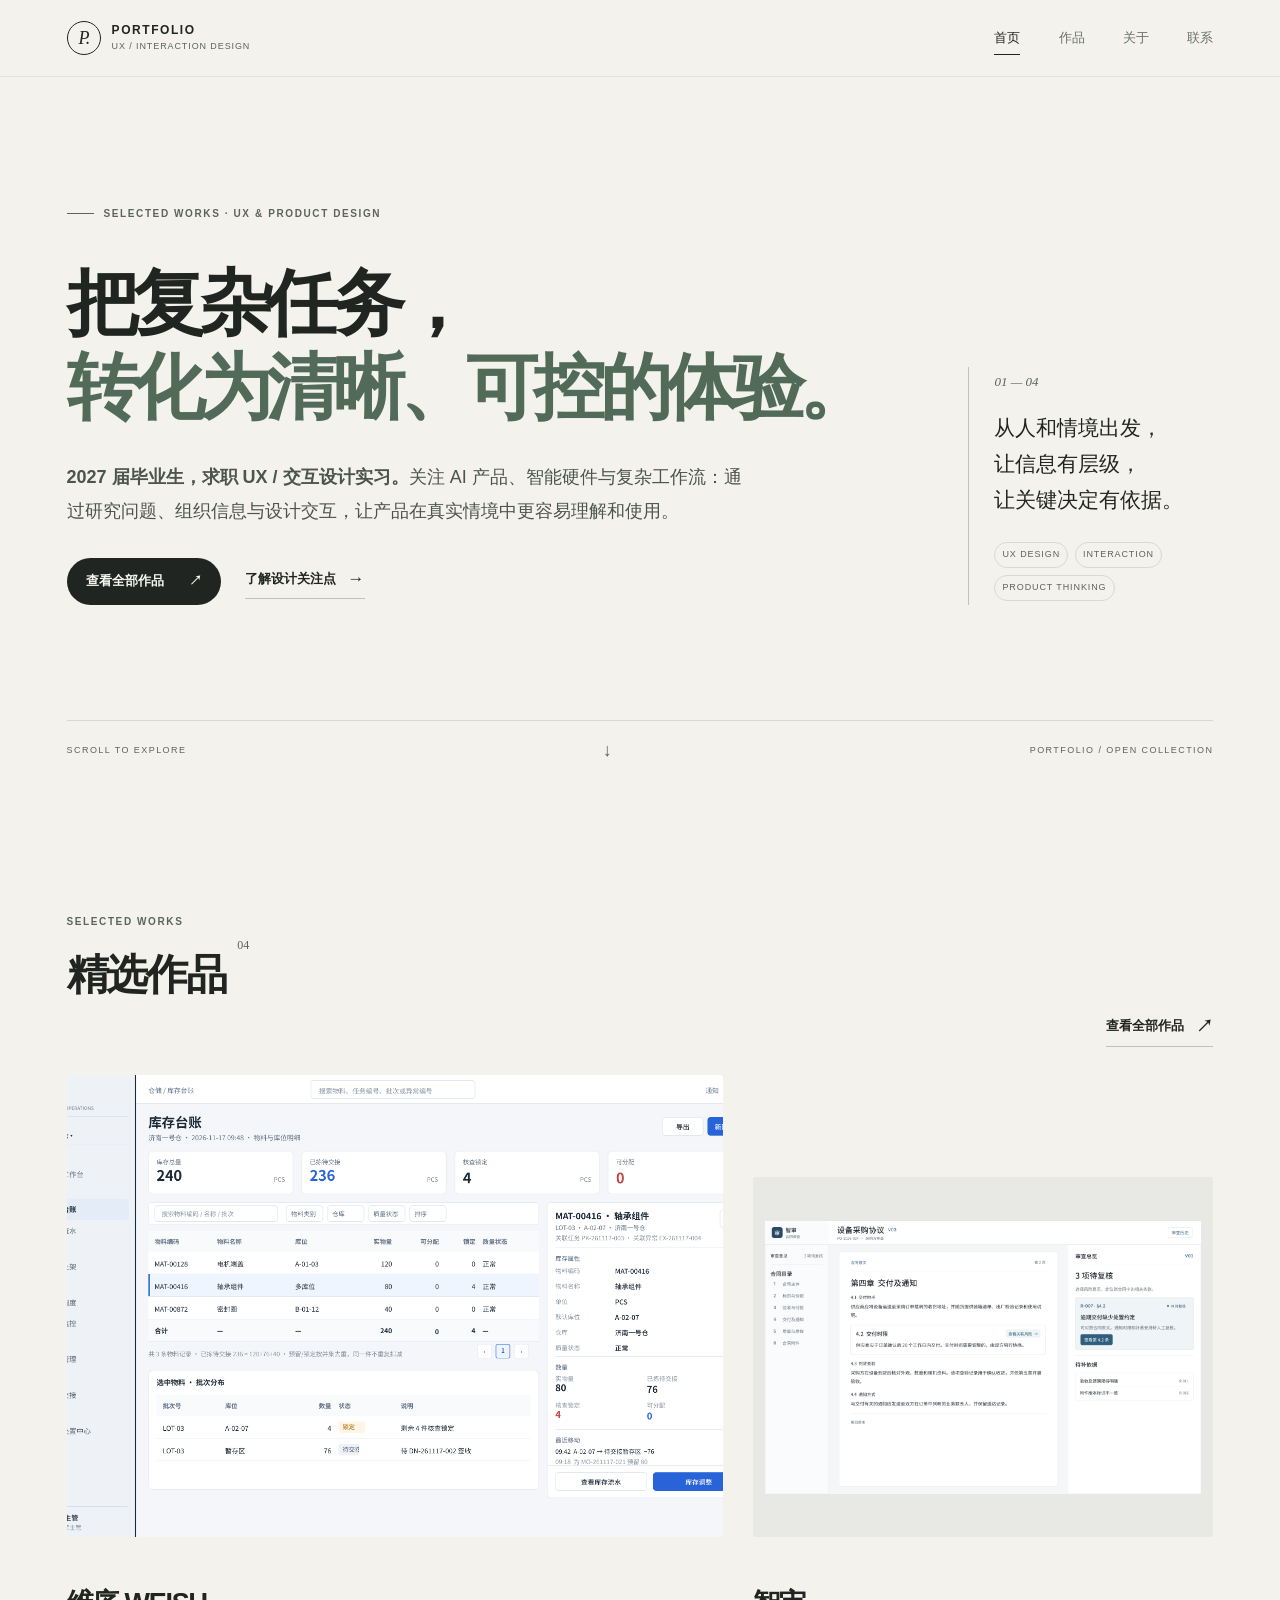
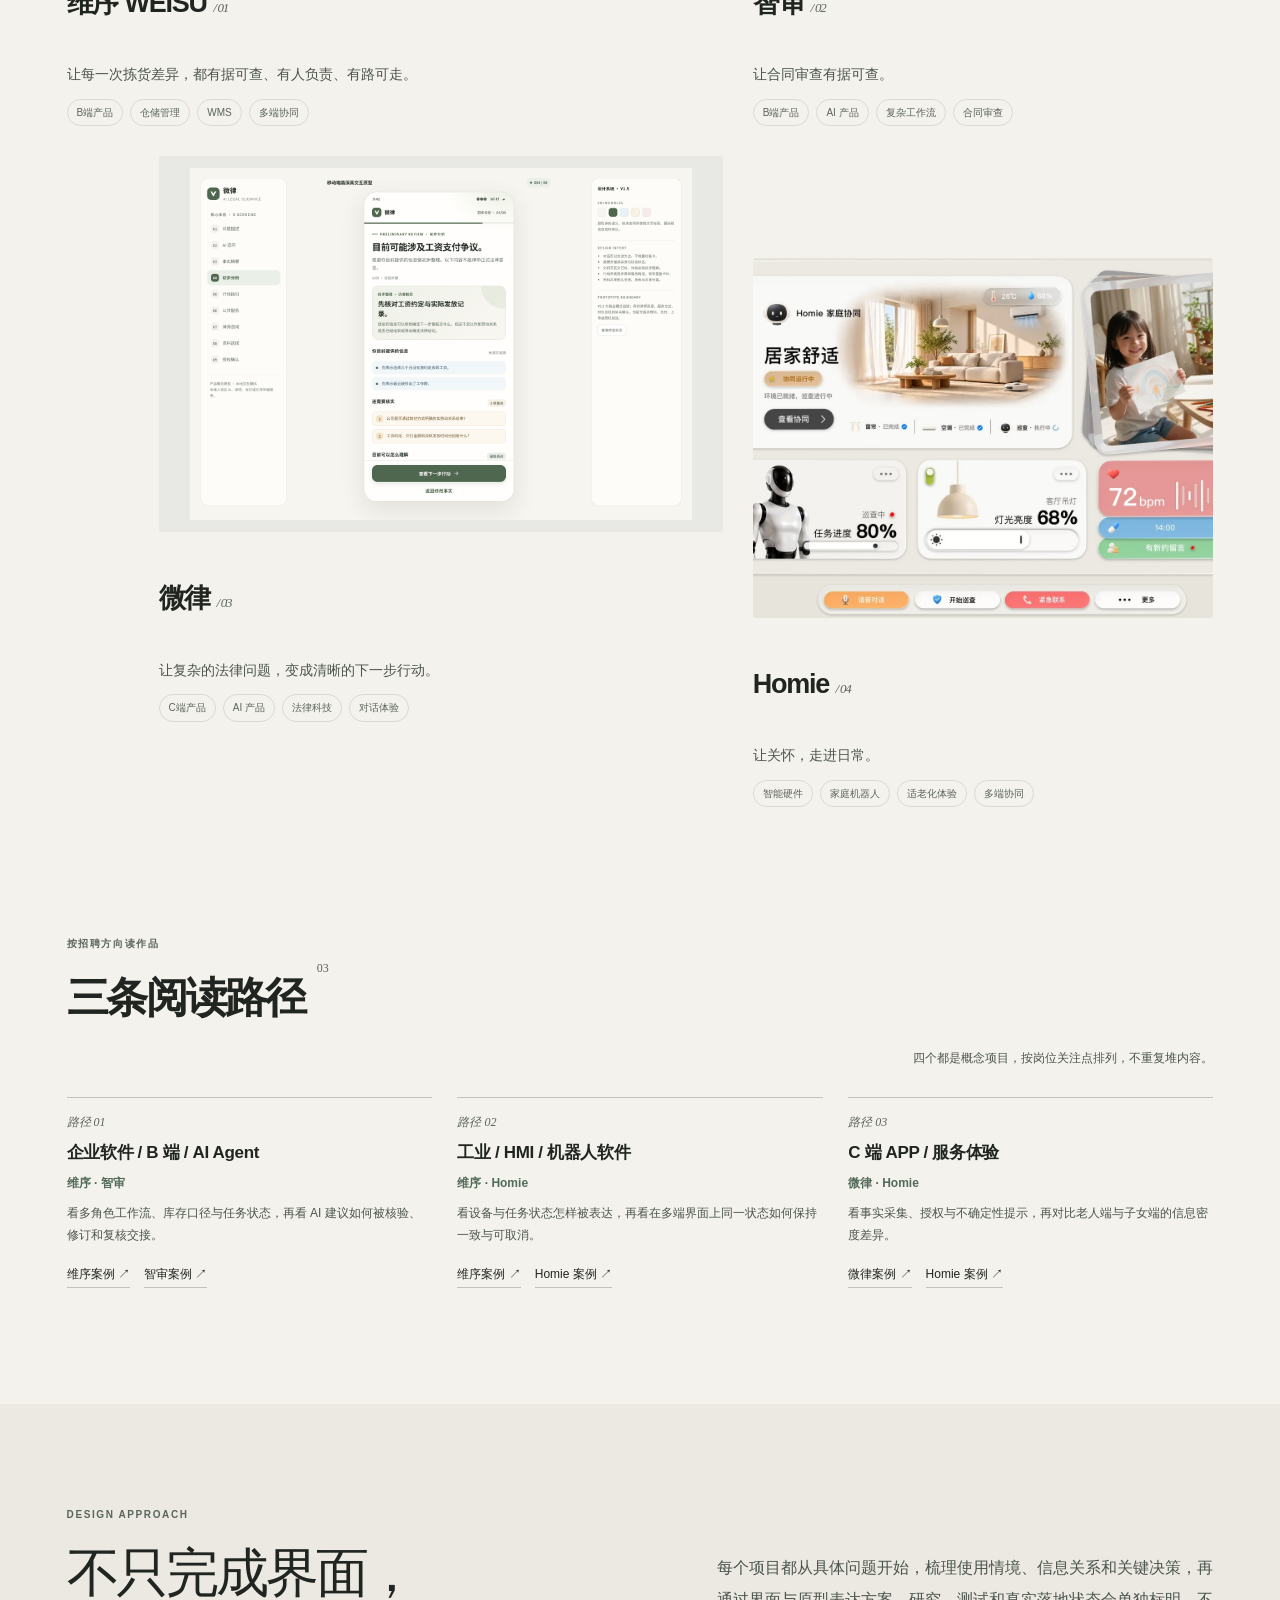
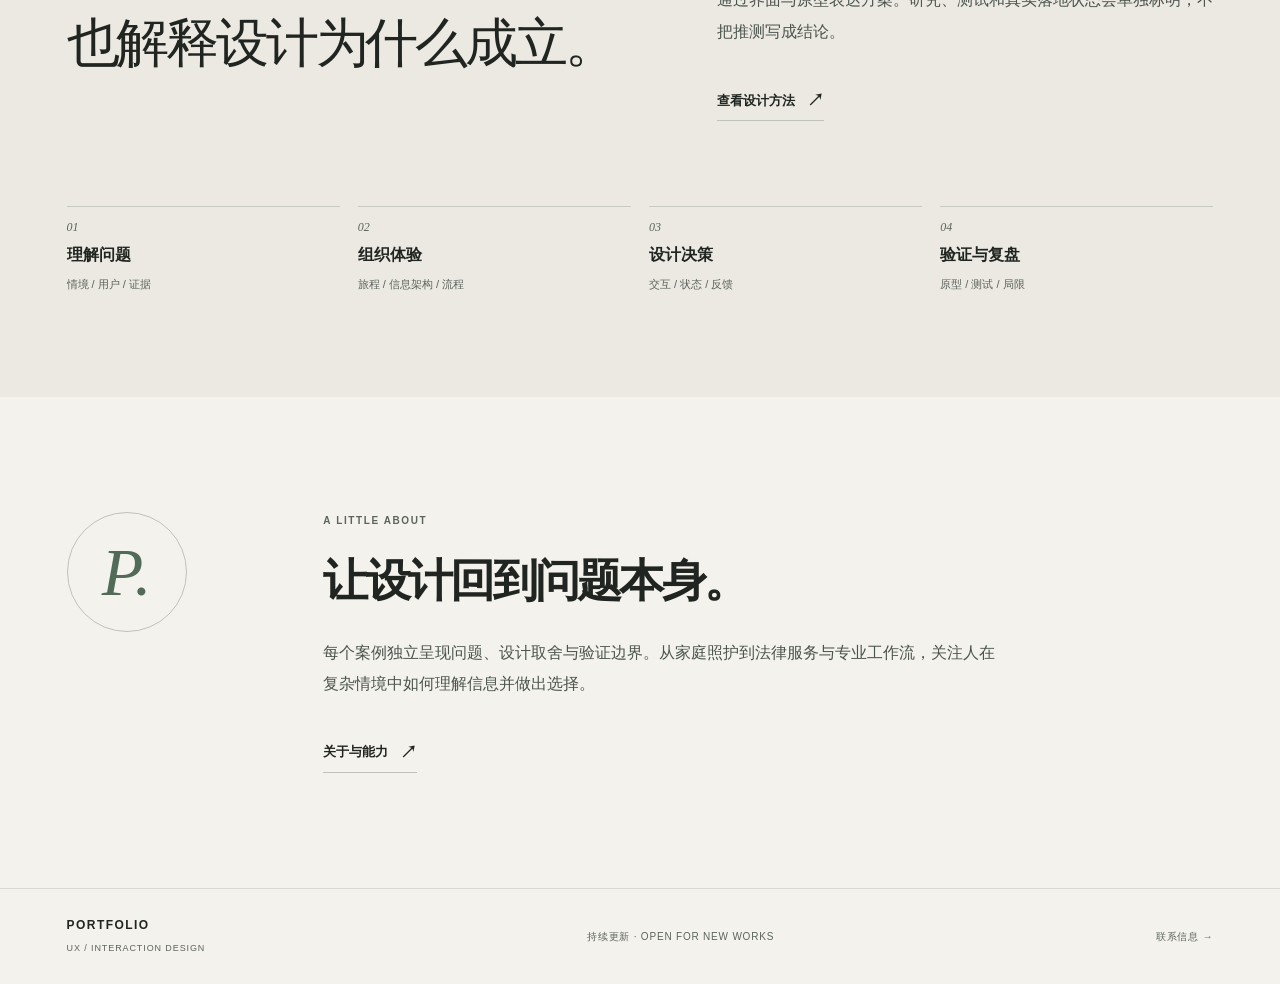
==== index.html @ 34527c7c "作品集网站：8 页完整站（首页 / 作品 / 关于 / 联系 + 四个案例）" ====
<!doctype html>
<html lang="zh-CN">
<head>
  <meta charset="utf-8"><meta name="viewport" content="width=device-width, initial-scale=1">
  <meta name="description" content="UX / Interaction Design 个人作品集，关注 AI 产品、智能硬件与复杂工作流。">
  <title>作品集 — UX / Interaction Design</title><link rel="stylesheet" href="style.css"><link rel="icon" href="favicon.png" type="image/png">
</head>
<body data-page="home">
<a class="skip-link" href="#main">跳到主要内容</a>
<header class="site-header"><div class="header-inner">
  <a class="wordmark" href="index.html" aria-label="作品集首页"><span class="wordmark-mark">P.</span><span>PORTFOLIO<span class="wordmark-sub">UX / INTERACTION DESIGN</span></span></a>
  <button class="menu-toggle" type="button" aria-label="打开导航菜单" aria-expanded="false" aria-controls="main-nav">菜单</button>
  <nav id="main-nav" class="main-nav" aria-label="主导航"><a class="active" aria-current="page" href="index.html">首页</a><a href="work.html">作品</a><a href="about.html">关于</a><a href="contact.html">联系</a></nav>
</div></header>
<main id="main">
  <section class="home-hero shell">
    <div class="hero-kicker"><span class="kicker-line"></span> SELECTED WORKS · UX & PRODUCT DESIGN</div>
    <div class="hero-grid">
      <div><h1>把复杂任务，<br><em>转化为清晰、可控的体验。</em></h1><p class="hero-lead"><strong>2027 届毕业生，求职 UX / 交互设计实习。</strong>关注 AI 产品、智能硬件与复杂工作流：通过研究问题、组织信息与设计交互，让产品在真实情境中更容易理解和使用。</p><div class="hero-actions"><a class="button button-dark" href="work.html">查看全部作品 <span>↗</span></a><a class="text-link" href="about.html">了解设计关注点 <span>→</span></a></div></div>
      <aside class="hero-aside"><span class="aside-index" id="featured-range">01 — 04</span><p>从人和情境出发，<br>让信息有层级，<br>让关键决定有依据。</p><div class="aside-tags"><span>UX DESIGN</span><span>INTERACTION</span><span>PRODUCT THINKING</span></div></aside>
    </div>
    <div class="hero-bottom"><span>SCROLL TO EXPLORE</span><span class="scroll-mark">↓</span><span>PORTFOLIO / OPEN COLLECTION</span></div>
  </section>
  <section class="works-section shell" id="works">
    <div class="section-heading"><div><span class="eyebrow">SELECTED WORKS</span><h2>精选作品<span class="count" id="home-project-count">04</span></h2></div><a class="text-link" href="work.html">查看全部作品 <span>↗</span></a></div>
    <div class="project-grid project-grid-home" id="featured-projects" aria-live="polite"><!-- FEATURED_PROJECTS_START --><article class="project-card" data-category="B端产品" data-search="维序 weisu manufacturing wms · pc + pda 让每一次拣货差异，都有据可查、有人负责、有路可走。 面向制造业仓储的管理与作业协同平台概念设计，覆盖 pc 管理端 9 屏、pda 现场端 7 屏与 4 张关键状态帧，围绕库存口径一致性、任务状态分离与短拣异常闭环展开。 b端产品 b端产品 仓储管理 wms 多端协同 异常闭环 信息架构"><a class="project-card-link" href="case-weisu.html"><div class="project-image"><img src="assets/weisu/pc-02-inventory-ledger.png" alt="维序 WMS 库存台账界面，展示账面实物、符合分配条件、待检与可分配四项指标" loading="lazy"></div><div class="project-info"><h3>维序 WEISU <span class="project-number">/ 01</span></h3><span class="project-subtitle">让每一次拣货差异，都有据可查、有人负责、有路可走。</span><div class="project-tags"><span>B端产品</span><span>仓储管理</span><span>WMS</span><span>多端协同</span></div></div></a></article><article class="project-card" data-category="B端产品" data-search="智审 ai contract review workspace 让合同审查有据可查。 围绕设备采购协议第 4.2 条，展示 ai 风险定位、证据核验、人工修订、版本对照与团队复核如何形成可追溯的工作流。 b端产品 b端产品 ai 产品 复杂工作流 合同审查 证据追溯"><a class="project-card-link" href="case-zhishen.html"><div class="project-image"><img src="assets/zhishen/overview.png" alt="智审设备采购协议审查工作台，合同正文与风险总览并列" loading="lazy"></div><div class="project-info"><h3>智审 <span class="project-number">/ 02</span></h3><span class="project-subtitle">让合同审查有据可查。</span><div class="project-tags"><span>B端产品</span><span>AI 产品</span><span>复杂工作流</span><span>合同审查</span></div></div></a></article><article class="project-card" data-category="C端产品" data-search="微律 consumer legal ai 让复杂的法律问题，变成清晰的下一步行动。 面向中国大陆普通用户的 ai 法律问题初筛与行动指导概念，重点处理事实确认、信息不确定性、服务分流和资料授权。 c端产品 c端产品 ai 产品 法律科技 对话体验 隐私与信任"><a class="project-card-link" href="case-weilu.html"><div class="project-image"><img src="assets/weilu/desktop-s04.png" alt="微律初步分析页的单页设计板：左侧九步流程导航，中间移动端界面，右侧设计系统与原型边界说明" loading="lazy"></div><div class="project-info"><h3>微律 <span class="project-number">/ 03</span></h3><span class="project-subtitle">让复杂的法律问题，变成清晰的下一步行动。</span><div class="project-tags"><span>C端产品</span><span>AI 产品</span><span>法律科技</span><span>对话体验</span></div></div></a></article><article class="project-card" data-category="智能硬件" data-search="homie home companion robot 让关怀，走进日常。 从联系家人、日常提醒到家居控制，探索家庭照护机器人如何让老人看懂系统状态、确认关键操作，并在需要时自主退出。 智能硬件 智能硬件 家庭机器人 适老化体验 多端协同 交互设计"><a class="project-card-link" href="case-homie.html"><div class="project-image"><img src="assets/homie/homie-31.webp" alt="Homie 老人端家庭协同首页界面，含任务进度、灯光控制与健康提醒" loading="lazy"></div><div class="project-info"><h3>Homie <span class="project-number">/ 04</span></h3><span class="project-subtitle">让关怀，走进日常。</span><div class="project-tags"><span>智能硬件</span><span>家庭机器人</span><span>适老化体验</span><span>多端协同</span></div></div></a></article><!-- FEATURED_PROJECTS_END --></div>
  </section>
  <section class="hiring-section shell" id="hiring-paths">
    <div class="section-heading"><div><span class="eyebrow">按招聘方向读作品</span><h2>三条阅读路径<span class="count">03</span></h2></div><p class="hiring-note">四个都是概念项目，按岗位关注点排列，不重复堆内容。</p></div>
    <div class="hiring-grid">
      <div class="hiring-card"><span class="hiring-index">路径 01</span><h3>企业软件 / B 端 / AI Agent</h3><p class="hiring-pair">维序 · 智审</p><p class="hiring-desc">看多角色工作流、库存口径与任务状态，再看 AI 建议如何被核验、修订和复核交接。</p><div class="hiring-links"><a href="case-weisu.html">维序案例 ↗</a><a href="case-zhishen.html">智审案例 ↗</a></div></div>
      <div class="hiring-card"><span class="hiring-index">路径 02</span><h3>工业 / HMI / 机器人软件</h3><p class="hiring-pair">维序 · Homie</p><p class="hiring-desc">看设备与任务状态怎样被表达，再看在多端界面上同一状态如何保持一致与可取消。</p><div class="hiring-links"><a href="case-weisu.html">维序案例 ↗</a><a href="case-homie.html">Homie 案例 ↗</a></div></div>
      <div class="hiring-card"><span class="hiring-index">路径 03</span><h3>C 端 APP / 服务体验</h3><p class="hiring-pair">微律 · Homie</p><p class="hiring-desc">看事实采集、授权与不确定性提示，再对比老人端与子女端的信息密度差异。</p><div class="hiring-links"><a href="case-weilu.html">微律案例 ↗</a><a href="case-homie.html">Homie 案例 ↗</a></div></div>
    </div>
  </section>
  <section class="approach-section">
    <div class="shell approach-grid"><div><span class="eyebrow">DESIGN APPROACH</span><h2>不只完成界面，<br>也解释设计为什么成立。</h2></div><div class="approach-copy"><p>每个项目都从具体问题开始，梳理使用情境、信息关系和关键决策，再通过界面与原型表达方案。研究、测试和真实落地状态会单独标明，不把推测写成结论。</p><a class="text-link" href="about.html">查看设计方法 <span>↗</span></a></div></div>
    <div class="approach-steps shell"><div><span>01</span><strong>理解问题</strong><small>情境 / 用户 / 证据</small></div><div><span>02</span><strong>组织体验</strong><small>旅程 / 信息架构 / 流程</small></div><div><span>03</span><strong>设计决策</strong><small>交互 / 状态 / 反馈</small></div><div><span>04</span><strong>验证与复盘</strong><small>原型 / 测试 / 局限</small></div></div>
  </section>
  <section class="about-preview shell"><div class="about-mark">P.</div><div><span class="eyebrow">A LITTLE ABOUT</span><h2>让设计回到问题本身。</h2><p>每个案例独立呈现问题、设计取舍与验证边界。从家庭照护到法律服务与专业工作流，关注人在复杂情境中如何理解信息并做出选择。</p><a class="text-link" href="about.html">关于与能力 <span>↗</span></a></div></section>
</main>
<footer class="site-footer"><div class="shell footer-inner"><a class="footer-wordmark" href="index.html">PORTFOLIO<span>UX / INTERACTION DESIGN</span></a><span>持续更新 · OPEN FOR NEW WORKS</span><a href="contact.html">联系信息 →</a></div></footer>
<script src="projects.js"></script><script src="site.js"></script>
</body></html>
---- style.css ----
@charset "utf-8";
:root{--paper:#f4f2ec;--paper-2:#ebe9e1;--surface:#fbfaf6;--ink:#202521;--muted:#69716b;--line:#d9d9d1;--line-dark:#bfc3b9;--accent:#526b59;--accent-soft:#e7ece5;--serif:Georgia,"Times New Roman",serif;--sans:Inter,-apple-system,BlinkMacSystemFont,"Segoe UI","PingFang SC","Microsoft YaHei",sans-serif;--max:1240px;--gutter:clamp(22px,5.2vw,84px)}
*{box-sizing:border-box}html{scroll-behavior:smooth;scroll-padding-top:90px}body{margin:0;background:var(--paper);color:var(--ink);font:16px/1.75 var(--sans);-webkit-font-smoothing:antialiased}a{color:inherit;text-decoration:none}img{display:block;max-width:100%;height:auto}button,input{font:inherit}button{cursor:pointer}[hidden]{display:none!important}::selection{background:#cdd9cc;color:#172019}:focus-visible{outline:2px solid var(--accent);outline-offset:4px}.shell{width:min(calc(100% - var(--gutter)*2),var(--max));margin-inline:auto}.skip-link{position:absolute;top:-60px;left:16px;z-index:100;background:var(--ink);color:white;padding:10px 14px}.skip-link:focus{top:12px}
.site-header{position:sticky;top:0;z-index:20;background:rgba(244,242,236,.92);backdrop-filter:blur(16px);border-bottom:1px solid rgba(32,37,33,.09)}.header-inner{width:min(calc(100% - var(--gutter)*2),var(--max));min-height:76px;margin:auto;display:flex;align-items:center;justify-content:space-between;gap:24px}.wordmark{display:flex;align-items:center;gap:11px;font-size:12px;line-height:1.1;font-weight:750;letter-spacing:.13em}.wordmark-mark{display:grid;place-items:center;width:34px;height:34px;border:1px solid var(--ink);border-radius:50%;font:italic 18px var(--serif);letter-spacing:-.08em}.wordmark-sub{display:block;margin-top:5px;font-size:9px;font-weight:500;color:var(--muted);letter-spacing:.14em}.main-nav{display:flex;align-items:center;gap:clamp(20px,3vw,42px);font-size:13px;color:#68716b}.main-nav a{padding:10px 0;position:relative}.main-nav a::after{content:"";position:absolute;left:0;right:100%;bottom:4px;height:1px;background:var(--ink);transition:right .25s}.main-nav a:hover::after,.main-nav a.active::after{right:0}.main-nav a.active{color:var(--ink)}.menu-toggle{display:none;border:1px solid var(--line-dark);background:transparent;border-radius:99px;padding:6px 13px;font-size:12px}
.home-hero{padding-top:clamp(74px,10vw,145px);padding-bottom:30px}.hero-kicker,.eyebrow{display:flex;align-items:center;gap:10px;font-size:10px;font-weight:700;letter-spacing:.16em;color:#778078}.kicker-line{width:27px;height:1px;background:var(--accent)}.hero-grid{display:grid;grid-template-columns:minmax(0,1fr) 245px;gap:clamp(35px,8vw,130px);align-items:end;margin-top:38px}.home-hero h1{font-size:clamp(42px,6.6vw,88px);line-height:1.18;letter-spacing:-.075em;font-weight:640;margin:0;max-width:950px}.home-hero h1 em{font-style:normal;color:var(--accent)}.hero-lead{max-width:680px;margin-top:30px;color:#606961;font-size:clamp(15px,1.5vw,18px);line-height:1.9}.hero-actions{display:flex;align-items:center;gap:24px;margin-top:30px}.button{display:inline-flex;align-items:center;gap:25px;padding:12px 19px;border-radius:99px;font-size:13px;font-weight:650;transition:transform .2s,background .2s}.button:hover{transform:translateY(-2px)}.button-dark{background:var(--ink);color:#f7f6f0}.button-dark:hover{background:#42564a}.text-link{display:inline-flex;align-items:center;gap:12px;font-size:13px;font-weight:650;border-bottom:1px solid var(--line-dark);padding-bottom:4px}.text-link span{font-size:17px;transition:transform .2s}.text-link:hover span{transform:translateX(4px)}.hero-aside{border-left:1px solid var(--line-dark);padding-left:25px;padding-bottom:4px}.aside-index{font:italic 13px var(--serif);color:#899188}.hero-aside p{font:21px/1.7 var(--serif);margin:16px 0 24px}.aside-tags{display:flex;flex-wrap:wrap;gap:7px}.aside-tags span{font-size:8px;letter-spacing:.11em;border:1px solid var(--line);border-radius:99px;padding:4px 7px;color:#69726b}.hero-bottom{display:flex;justify-content:space-between;align-items:center;margin-top:clamp(65px,9vw,125px);padding:14px 0;border-top:1px solid var(--line);font-size:9px;letter-spacing:.16em;color:#818980}.scroll-mark{font-size:18px;color:var(--accent)}
.works-section{padding-top:clamp(60px,8vw,110px);padding-bottom:clamp(85px,10vw,145px)}.section-heading{display:flex;align-items:end;justify-content:space-between;gap:20px;margin-bottom:28px}.section-heading h2{font-size:clamp(28px,4vw,42px);letter-spacing:-.055em;font-weight:600;margin-top:8px}.count{display:inline-block;margin-left:12px;vertical-align:top;font:12px var(--serif);letter-spacing:0;color:#818980}.project-grid{display:grid;grid-template-columns:repeat(12,minmax(0,1fr));gap:clamp(18px,2.3vw,30px)}.project-card{grid-column:span 6;min-width:0}.project-grid-home .project-card:first-child{grid-column:span 7}.project-grid-home .project-card:nth-child(2){grid-column:span 5;padding-top:clamp(45px,8vw,110px)}.project-grid-home .project-card:nth-child(3){grid-column:span 7;margin-left:auto;width:86%}.project-card-link{display:block}.project-image{position:relative;overflow:hidden;background:#e7e4db;aspect-ratio:1.42;border-radius:3px}.project-card:nth-child(2) .project-image{aspect-ratio:1.28}.project-card:nth-child(3) .project-image{aspect-ratio:1.5}.project-image img{width:100%;height:100%;object-fit:cover;transition:transform .65s cubic-bezier(.2,.7,.2,1)}.project-card-link:hover .project-image img{transform:scale(1.035)}.project-image::after{content:"VIEW CASE ↗";position:absolute;right:15px;bottom:15px;background:rgba(32,37,33,.88);color:#fff;padding:7px 11px;border-radius:99px;font-size:9px;letter-spacing:.12em;opacity:0;transform:translateY(4px);transition:.25s}.project-card-link:hover .project-image::after{opacity:1;transform:none}.project-info{display:grid;grid-template-columns:1fr auto;gap:8px 20px;padding-top:16px}.project-info h3{font-size:clamp(21px,2.3vw,27px);letter-spacing:-.045em;font-weight:620}.project-info .project-number{font:italic 13px var(--serif);color:#8b9289;padding-top:7px}.project-subtitle{grid-column:1/-1;font-size:14px;color:#59635c}.project-tags{grid-column:1/-1;display:flex;flex-wrap:wrap;gap:7px;margin-top:4px}.project-tags span,.tag-pill{border:1px solid var(--line);border-radius:99px;padding:4px 9px;font-size:10px;color:#737c74}
.approach-section{background:var(--paper-2);padding:clamp(65px,8vw,115px) 0}.approach-grid{display:grid;grid-template-columns:1.05fr .95fr;gap:8vw;align-items:start}.approach-grid h2{font-size:clamp(30px,4.4vw,53px);line-height:1.32;letter-spacing:-.06em;font-weight:580;margin-top:14px}.approach-copy{padding-top:30px;max-width:540px}.approach-copy p{color:#626a63;line-height:2}.approach-copy .text-link{margin-top:22px}.approach-steps{display:grid;grid-template-columns:repeat(4,1fr);gap:18px;margin-top:clamp(50px,7vw,85px)}.approach-steps>div{border-top:1px solid #c9cbc2;padding-top:13px;display:grid;gap:6px}.approach-steps span{font:italic 12px var(--serif);color:#8c938b}.approach-steps strong{font-size:16px;font-weight:620}.approach-steps small{font-size:11px;color:#7b837b}
.about-preview{display:grid;grid-template-columns:180px 1fr;gap:clamp(30px,6vw,80px);padding-block:clamp(70px,9vw,120px)}.about-mark{width:120px;height:120px;border:1px solid var(--line-dark);border-radius:50%;display:grid;place-items:center;font:italic 68px var(--serif);color:var(--accent)}.about-preview h2{font-size:clamp(29px,4vw,45px);letter-spacing:-.06em;font-weight:600;margin:12px 0}.about-preview p{max-width:680px;color:#646c65;line-height:1.95}.about-preview .text-link{margin-top:23px}
.site-footer{border-top:1px solid var(--line);color:#6f776f}.footer-inner{min-height:95px;display:flex;align-items:center;justify-content:space-between;gap:20px;font-size:10px;letter-spacing:.08em}.footer-wordmark{font-size:12px;font-weight:750;letter-spacing:.12em;color:var(--ink)}.footer-wordmark span{display:block;font-size:8px;font-weight:450;color:#8b938a;margin-top:5px}
.page-main{padding-top:clamp(65px,8vw,110px);padding-bottom:100px}.page-intro{max-width:780px;margin-bottom:clamp(45px,6vw,75px)}.page-intro h1{font-size:clamp(54px,8vw,98px);font-weight:620;letter-spacing:-.09em;line-height:1.12;margin:16px 0 20px}.period{color:var(--accent)}.page-intro>p{font-size:17px;color:#626a63;max-width:660px;line-height:1.9}.work-tools{display:flex;align-items:center;justify-content:space-between;gap:20px;border-top:1px solid var(--line);border-bottom:1px solid var(--line);padding:14px 0;margin-bottom:10px}.filter-list{display:flex;flex-wrap:wrap;gap:8px}.filter-button{border:1px solid var(--line);background:transparent;color:#677168;border-radius:99px;padding:7px 13px;font-size:11px}.filter-button[aria-pressed="true"]{background:var(--ink);border-color:var(--ink);color:#fff}.search-box{display:flex;align-items:center;gap:9px;min-width:220px;border-bottom:1px solid var(--line-dark);padding:6px 2px;color:#778078}.search-box input{width:100%;border:0;outline:0;background:transparent;color:var(--ink);font-size:12px}.results-line{min-height:26px;padding:9px 0 18px;font-size:10px;color:#8a9289}.project-grid-index .project-card{grid-column:span 6}.project-grid-index .project-image{aspect-ratio:1.52}.project-grid-index .project-card:nth-child(3n){grid-column:span 7}.project-grid-index .project-card:nth-child(3n) .project-image{aspect-ratio:1.62}.add-more-note{display:flex;align-items:center;gap:20px;border-top:1px solid var(--line);margin-top:80px;padding-top:26px}.plus-ring{width:46px;height:46px;display:grid;place-items:center;border:1px solid var(--line-dark);border-radius:50%;font-size:23px;color:var(--accent)}.add-more-note strong{font-size:16px}.add-more-note p{font-size:12px;color:#737c74;margin:4px 0}.add-more-note a{font-size:11px;border-bottom:1px solid var(--line-dark);padding-bottom:2px}
/* Case study */
.case-main{padding-bottom:70px}.case-hero{padding-top:clamp(48px,7vw,90px)}.case-back{font-size:11px;color:#7b837c;display:inline-flex;gap:9px;align-items:center;margin-bottom:35px}.case-back:hover{color:var(--ink)}.case-hero-top{display:grid;grid-template-columns:minmax(0,1fr) 250px;gap:45px;align-items:end;margin-bottom:34px}.case-category{display:inline-flex;align-items:center;gap:8px;color:var(--case-accent);font-size:10px;font-weight:700;letter-spacing:.16em}.case-category::before{content:"";width:23px;height:1px;background:var(--case-accent)}.case-title{font-size:clamp(42px,6.5vw,82px);line-height:1.16;letter-spacing:-.08em;font-weight:630;margin:15px 0}.case-english{font:italic 12px var(--serif);letter-spacing:.08em;color:#8a9189}.case-subtitle{font-size:clamp(19px,2.3vw,27px);line-height:1.55;color:#515b53;max-width:800px;margin-top:12px}.case-summary{color:#747c74;font-size:14px;line-height:1.9;max-width:720px;margin-top:15px}.case-hero-side{border-left:1px solid var(--line);padding-left:20px;color:#717a71;font-size:11px}.case-hero-side b{display:block;color:var(--ink);font:italic 18px var(--serif);margin-bottom:8px}.case-cover{width:100%;max-height:650px;object-fit:cover;object-position:center;border-radius:3px;background:var(--case-soft);border:1px solid rgba(30,35,31,.07)}.case-meta{display:grid;grid-template-columns:repeat(auto-fit,minmax(180px,1fr));gap:16px;border-bottom:1px solid var(--line);padding:21px 0 25px}.case-meta div{min-width:0}.case-meta dt{font-size:9px;letter-spacing:.12em;color:#92988f;margin-bottom:6px}.case-meta dd{font-size:12px;line-height:1.7;color:#454d47}.case-layout{display:grid;grid-template-columns:190px minmax(0,1fr);gap:clamp(40px,7vw,100px);padding-top:clamp(55px,7vw,95px)}.case-toc{position:sticky;top:110px;align-self:start;border-top:1px solid var(--line);padding-top:14px}.case-toc-title{font-size:9px;letter-spacing:.15em;color:#899188;margin-bottom:12px}.case-toc a{display:block;padding:7px 0;color:#828a82;font-size:11px;line-height:1.45;border-bottom:1px solid transparent}.case-toc a:hover,.case-toc a.active{color:var(--case-accent)}.case-toc a.active{border-bottom-color:var(--line)}.case-sections{min-width:0}.case-section{padding:0 0 clamp(65px,8vw,100px);margin-bottom:clamp(52px,7vw,85px);border-bottom:1px solid var(--line)}.case-section:last-child{border-bottom:0}.case-section-head{max-width:790px;margin-bottom:26px}.case-section-head .eyebrow{color:var(--case-accent)}.case-section h2{font-size:clamp(27px,3.4vw,43px);font-weight:590;letter-spacing:-.06em;line-height:1.35;margin:12px 0}.case-section .lead{font-size:16px;color:#505b53;line-height:1.9;max-width:800px}.case-section p.body-copy{font-size:13px;color:#6b746c;line-height:2;margin-top:15px;max-width:820px}.case-section p.body-copy:first-of-type{margin-top:20px}.case-note{margin-top:25px;padding:17px 19px;border-left:2px solid var(--case-accent);background:var(--case-soft);max-width:850px}.case-note strong{display:block;font-size:11px;color:var(--case-accent);margin-bottom:6px}.case-note p{font-size:12px;color:#59635b;line-height:1.8}.case-note.caution{border-left-color:#a57a3e;background:#f5efe4}.case-note.caution strong{color:#916b32}.case-note.good{border-left-color:#55705a;background:#e9eee7}.visual-grid{display:grid;grid-template-columns:repeat(2,minmax(0,1fr));gap:18px;margin-top:30px}.visual-grid.one{grid-template-columns:1fr}.visual-grid.three{grid-template-columns:repeat(3,minmax(0,1fr))}.visual-card{margin:0;min-width:0}.visual-card a{display:block;overflow:hidden;background:#e9e7df;border:1px solid rgba(30,35,31,.08);border-radius:3px;cursor:zoom-in}.visual-card img{width:100%;height:auto;max-height:640px;object-fit:contain;background:#f0eee8;transition:transform .4s}.visual-card a:hover img{transform:scale(1.015)}.visual-card figcaption{font-size:10px;line-height:1.6;color:#7a827a;padding:8px 2px 0}.visual-card.wide{grid-column:1/-1}.visual-card.wide img{max-height:700px}.timeline{margin-top:30px;border-top:1px solid var(--line)}.timeline-item{display:grid;grid-template-columns:125px 1fr;gap:25px;padding:17px 0;border-bottom:1px solid var(--line)}.timeline-item strong{font-size:12px;color:var(--case-accent)}.timeline-item p{font-size:12px;color:#687169;line-height:1.8}.comparison-list{margin-top:30px;border-top:1px solid var(--line)}.comparison-item{display:grid;grid-template-columns:150px 1fr 1fr;gap:20px;padding:17px 0;border-bottom:1px solid var(--line)}.comparison-item strong{font-size:12px;color:var(--case-accent)}.comparison-item p{font-size:12px;line-height:1.8;color:#687169}.comparison-item p b{display:block;font-size:9px;letter-spacing:.08em;color:#92998f;margin-bottom:5px}.bullet-list{margin:24px 0 0;padding:0;list-style:none;max-width:820px}.bullet-list li{position:relative;padding:11px 0 11px 22px;border-bottom:1px solid var(--line);font-size:13px;color:#626c64;line-height:1.85}.bullet-list li::before{content:"";position:absolute;left:2px;top:20px;width:6px;height:6px;border-radius:50%;background:var(--case-accent)}.stat-grid{display:grid;grid-template-columns:repeat(4,1fr);gap:12px;margin-top:30px}.stat-card{padding:18px;background:var(--case-soft);border-radius:3px}.stat-card b{display:block;font:italic 26px var(--serif);color:var(--case-accent)}.stat-card span{display:block;margin-top:5px;font-size:10px;color:#687169}.video-wrap{margin-top:28px;background:#e7e7e2;padding:10px;border-radius:3px}.video-wrap video{width:100%;display:block;max-height:560px;background:#202521}.video-wrap p{font-size:10px;color:#707970;padding:8px 3px 0}.case-links{display:flex;flex-wrap:wrap;gap:10px;margin-top:26px}.case-links a{display:inline-flex;align-items:center;gap:12px;padding:10px 14px;border:1px solid var(--line-dark);border-radius:99px;font-size:11px}.case-links a:hover{background:var(--case-soft);border-color:var(--case-accent)}.related-section{border-top:1px solid var(--line);padding-top:45px;margin-top:30px}.related-section h2{font-size:26px;letter-spacing:-.05em;margin-bottom:22px}.related-grid{display:grid;grid-template-columns:repeat(2,1fr);gap:20px}.related-card img{width:100%;aspect-ratio:1.8;object-fit:cover;background:#e7e4db}.related-card strong{display:block;margin-top:9px;font-size:15px}.related-card span{font-size:10px;color:#7a827a}.image-viewer{border:0;padding:12px;background:#f9f8f4;max-width:min(94vw,1300px);max-height:92vh;width:auto}.image-viewer::backdrop{background:rgba(20,24,21,.82)}.image-viewer form{display:flex;justify-content:flex-end}.viewer-close{border:0;background:transparent;padding:8px 10px;font-size:12px}.image-viewer img{max-width:90vw;max-height:78vh;object-fit:contain}.image-viewer p{font-size:11px;color:#667068;margin-top:8px}
.about-page .page-intro{margin-bottom:65px}.about-statement{font-size:clamp(25px,4vw,44px)!important;color:var(--ink)!important;line-height:1.55!important;letter-spacing:-.04em}.about-columns{display:grid;grid-template-columns:1fr 1fr;gap:clamp(35px,7vw,90px)}.about-columns h2{font-size:28px;font-weight:580;margin:12px 0 25px}.about-item{display:grid;grid-template-columns:38px 1fr;gap:10px;padding:16px 0;border-top:1px solid var(--line)}.about-item>span{font:italic 12px var(--serif);color:#8b938a}.about-item h3{font-size:15px;font-weight:650}.about-item p{font-size:12px;color:#6b746c;margin-top:5px}.tag-cloud{display:flex;flex-wrap:wrap;gap:9px}.tag-cloud span{border:1px solid var(--line-dark);border-radius:99px;padding:7px 12px;font-size:11px;color:#647067}.profile-note{margin-top:30px;padding:18px;background:#ebe9e1}.profile-note strong{font-size:12px}.profile-note p{font-size:11px;color:#727b73;margin-top:7px;line-height:1.8}.method-strip{margin-top:90px;border-top:1px solid var(--line);padding-top:24px}.method-grid{display:grid;grid-template-columns:repeat(4,1fr);gap:20px;margin-top:22px}.method-grid div{border-top:1px solid var(--line-dark);padding-top:13px}.method-grid b{font-size:15px}.method-grid p{font-size:11px;color:#778078;margin-top:6px}.contact-card{max-width:780px;padding:clamp(25px,4vw,48px);background:#ebe9e1;border-radius:4px}.contact-card h2{font-size:30px;letter-spacing:-.05em;margin:14px 0}.contact-card>p{font-size:13px;color:#6d766e}.edit-fields{margin-top:28px;border-top:1px solid #d0d1c8}.edit-fields div{display:grid;grid-template-columns:170px 1fr;gap:20px;padding:14px 0;border-bottom:1px solid #d0d1c8}.edit-fields label{font-size:11px;color:#6b746c}.edit-fields code{font:11px var(--sans);color:#8b938b}
.loading-case{padding:90px 0;color:#7c857c}.empty-state{grid-column:1/-1;padding:60px 20px;text-align:center;color:#7c857c;border:1px dashed var(--line-dark)}
@media(max-width:850px){.hero-grid{grid-template-columns:1fr 210px;gap:35px}.project-grid-home .project-card:first-child{grid-column:span 12}.project-grid-home .project-card:nth-child(2){grid-column:span 6;padding-top:0}.project-grid-home .project-card:nth-child(3){grid-column:span 6;width:100%;margin:0}.case-layout{grid-template-columns:145px minmax(0,1fr);gap:32px}.case-hero-top{grid-template-columns:1fr 180px}.case-meta{grid-template-columns:repeat(2,1fr)}.comparison-item{grid-template-columns:120px 1fr 1fr}.visual-grid.three{grid-template-columns:repeat(2,1fr)}}
@media(max-width:620px){.header-inner{min-height:66px}.menu-toggle{display:block}.main-nav{display:none;position:absolute;top:65px;left:0;right:0;padding:14px var(--gutter) 20px;background:var(--paper);border-bottom:1px solid var(--line);flex-direction:column;align-items:flex-start;gap:6px}.main-nav.open{display:flex}.main-nav a{padding:8px 0}.home-hero{padding-top:66px}.hero-grid{grid-template-columns:1fr;gap:35px;margin-top:28px}.hero-actions{flex-wrap:wrap;gap:14px 18px;align-items:flex-start}.home-hero h1{font-size:clamp(39px,10vw,61px)}.hero-lead{font-size:14px;margin-top:21px}.hero-aside{border-left:0;border-top:1px solid var(--line);padding:18px 0 0}.hero-aside p{font-size:18px;margin:10px 0 14px}.hero-bottom{margin-top:55px}.section-heading{align-items:flex-start}.section-heading .text-link{font-size:11px;margin-top:20px}.project-grid{gap:27px}.project-card,.project-grid-home .project-card:first-child,.project-grid-home .project-card:nth-child(2),.project-grid-home .project-card:nth-child(3),.project-grid-index .project-card,.project-grid-index .project-card:nth-child(3n){grid-column:1/-1;width:100%;padding:0;margin:0}.project-image,.project-card:nth-child(2) .project-image,.project-card:nth-child(3) .project-image{aspect-ratio:1.4}.project-info h3{font-size:23px}.approach-grid{grid-template-columns:1fr;gap:16px}.approach-copy{padding-top:0}.approach-steps{grid-template-columns:repeat(2,1fr);gap:24px}.about-preview{grid-template-columns:68px 1fr;gap:20px}.about-mark{width:58px;height:58px;font-size:35px}.about-preview h2{font-size:29px}.footer-inner{min-height:100px;flex-wrap:wrap;padding-block:20px}.footer-inner>span{display:none}.work-tools{align-items:stretch;flex-direction:column}.filter-list{gap:6px}.search-box{width:100%}.page-main{padding-top:55px}.page-intro h1{font-size:58px}.page-intro>p{font-size:14px}.case-hero{padding-top:38px}.case-hero-top{grid-template-columns:1fr;gap:18px}.case-title{font-size:48px}.case-subtitle{font-size:19px}.case-hero-side{border-left:0;border-top:1px solid var(--line);padding:12px 0 0}.case-cover{aspect-ratio:1.2;object-fit:cover}.case-meta{grid-template-columns:1fr 1fr;gap:17px 12px}.case-layout{display:block;padding-top:55px}.case-toc{position:relative;top:auto;display:flex;gap:14px;overflow-x:auto;white-space:nowrap;border-top:1px solid var(--line);border-bottom:1px solid var(--line);padding:8px 0;margin-bottom:44px}.case-toc-title{display:none}.case-toc a{padding:6px 0;border:0!important}.case-section{padding-bottom:55px;margin-bottom:48px}.case-section h2{font-size:29px}.case-section .lead{font-size:14px}.case-section p.body-copy{font-size:12px}.visual-grid,.visual-grid.three{grid-template-columns:1fr 1fr;gap:12px}.visual-grid.one{grid-template-columns:1fr}.visual-card.wide{grid-column:1/-1}.visual-card figcaption{font-size:9px}.timeline-item{grid-template-columns:85px 1fr;gap:14px}.timeline-item strong,.timeline-item p{font-size:11px}.comparison-item{grid-template-columns:1fr;gap:8px}.comparison-item p{font-size:11px}.comparison-item p b{display:inline-block;margin-right:8px}.stat-grid{grid-template-columns:repeat(2,1fr)}.related-grid{grid-template-columns:1fr}.about-columns{grid-template-columns:1fr;gap:50px}.method-grid{grid-template-columns:repeat(2,1fr)}.edit-fields div{grid-template-columns:1fr;gap:5px}.contact-card h2{font-size:25px}}
@media(prefers-reduced-motion:reduce){html{scroll-behavior:auto}*,*::before,*::after{transition:none!important;animation:none!important}}

/* V1.1 refinements: clearer keyboard focus and resilient narrow-screen layout. */
.project-card-link:focus-visible,
.related-card:focus-visible,
.case-toc a:focus-visible,
.filter-button:focus-visible {
  outline: 2px solid var(--accent);
  outline-offset: 4px;
}
.menu-toggle[aria-expanded="true"] {
  background: var(--paper-2);
  color: var(--ink);
}
@media (max-width: 380px) {
  :root { --gutter: 18px; }
  .hero-actions { gap: 12px 15px; }
  .home-hero h1 { font-size: 38px; }
  .case-title { font-size: 43px; }
  .case-meta { grid-template-columns: 1fr; }
}

/* Keep interface screenshots intact on project cards and case covers. */
.project-image img[src*="assets/zhishen/"],
.project-image img[src*="assets/weilu/"],
.related-card img[src*="assets/zhishen/"],
.related-card img[src*="assets/weilu/"] { object-fit: contain; padding: 12px; background: #e8e9e4; }
.case-cover[src*="assets/zhishen/"],
.case-cover[src*="assets/weilu/"] { object-fit: contain; height: min(62vw, 620px); padding: clamp(12px, 3vw, 36px); background: var(--case-soft); }
.search-box:focus-within { outline: 2px solid var(--accent); outline-offset: 4px; }
.case-toc a { white-space: normal; }
@media (max-width: 620px) {
  .case-toc a { white-space: nowrap; }
  .case-cover[src*="assets/zhishen/"], .case-cover[src*="assets/weilu/"] { height: 270px; aspect-ratio: auto; }
}

/* weisu integration: 4th featured card continues the 7|5 / 7|5 editorial rhythm */
.project-grid-home .project-card:nth-child(4){grid-column:span 5;padding-top:clamp(45px,8vw,110px)}
.project-grid-home .project-card:nth-child(4) .project-image{aspect-ratio:1.28}

/* V2.3 hiring paths: three recruiter-oriented reading routes on the home page */
.hiring-section{padding-top:0;padding-bottom:clamp(70px,9vw,120px)}
.hiring-section .section-heading{align-items:end}
.hiring-note{max-width:320px;text-align:right;font-size:12px;line-height:1.75;color:#5f6861;margin:0}
.hiring-grid{display:grid;grid-template-columns:repeat(3,minmax(0,1fr));gap:clamp(16px,2vw,26px)}
.hiring-card{border-top:1px solid var(--line-dark);padding-top:16px;display:flex;flex-direction:column;gap:8px;min-width:0}
.hiring-index{font:italic 12px var(--serif);color:#7c847b}
.hiring-card h3{font-size:17px;font-weight:640;letter-spacing:-.02em;margin:2px 0 0;line-height:1.4}
.hiring-pair{font-size:12px;font-weight:650;color:var(--accent);margin:0}
.hiring-desc{font-size:12px;line-height:1.85;color:#5f6861;margin:0}
.hiring-links{display:flex;flex-wrap:wrap;gap:14px;margin-top:auto;padding-top:10px}
.hiring-links a{font-size:12px;border-bottom:1px solid var(--line-dark);padding-bottom:2px}
.hiring-links a:hover{color:var(--accent);border-bottom-color:var(--accent)}
.about-meta{font-size:12px;line-height:1.7;color:#5f6861;margin-top:14px;padding-top:12px;border-top:1px solid var(--line)}
.blocker-note{margin-top:20px;padding-top:14px;border-top:1px solid #d0d1c8;font-size:12px;line-height:1.85;color:#5f6861}
.blocker-note strong{color:#8a5f2a}
@media (max-width:850px){.hiring-grid{grid-template-columns:1fr 1fr}.hiring-note{max-width:none;text-align:left}}
@media (max-width:620px){.hiring-grid{grid-template-columns:1fr;gap:22px}.hiring-section .section-heading{display:block}}

/* V2.5 首屏标题：避免「验。」单字掉行，胶囊上限下调到 74px */
.home-hero h1{font-size:clamp(42px,5.6vw,74px)}

/* V2.4 WCAG 2.2 AA 对比度修正：辅助文字统一加深，实测均 ≥4.5:1（见 test-shots/report.json） */
:root{--muted:#5b645d}
.eyebrow,.hero-kicker,.aside-index,.count,.project-number,.case-toc-title,.case-toc a,.case-back,.results-line,.search-box,.footer-inner,.about-item>span,.approach-steps span,.approach-steps small,.method-grid p,.profile-note p,.edit-fields label,.edit-fields code,.loading-case,.empty-state,.tag-cloud span,.hiring-index,.case-note p{color:#5b645d}
.project-tags span,.tag-pill,.visual-card figcaption,.related-card span,.case-meta dt,.case-english,.case-hero-side,.stat-card span,.video-wrap p,.footer-wordmark span,.wordmark-sub,.aside-tags span{color:#5b645d}
.project-subtitle,.hero-lead,.approach-copy p,.about-preview p,.page-intro>p,.body-copy,.timeline-item p,.comparison-item p,.bullet-list li,.case-summary,.image-viewer p,.hiring-desc,.hiring-note,.blocker-note,.about-meta,.filter-button,.case-meta dd,.tag-cloud span{color:#4b544d}
.comparison-item p b{color:#5b645d}
.case-note.caution strong,.blocker-note strong{color:#6f5827}
.case-toc a{color:#5b645d}
.case-toc a.active,.case-toc a:hover{color:var(--case-accent)}
.aside-tags span,.wordmark-sub,.footer-wordmark span{font-size:9px;letter-spacing:.1em}
.visual-card figcaption,.case-meta dt{font-size:11px}

/* 提高特异性覆盖原规则（原选择器权重更高，上一组未能覆盖） */
.project-info .project-number{color:#5b645d}
.hero-bottom,.hero-bottom span{color:#5b645d}
.case-section p.body-copy{color:#4b544d}
a.eyebrow,.eyebrow span{color:#5b645d}
.about-item p{color:#4b544d}
.contact-card p,.contact-card>p{color:#4b544d}
.video-wrap video{color:#f4f2ec}

/* V2.6 修复：第 4 张卡片在 620px 以下曾被压缩为 5 栅格（实测仅 128px 宽） */
@media (max-width:620px){
  .project-grid-home .project-card:nth-child(4){grid-column:1/-1;width:100%;margin:0;padding-top:0}
  .project-grid-home .project-card:nth-child(4) .project-image{aspect-ratio:1.4}
}
@media (max-width:850px){
  .project-grid-home .project-card:nth-child(4){padding-top:clamp(30px,6vw,70px)}
}


/* V2.7 heading line balancing */
.case-section h2,.case-title,.home-hero h1,.page-intro h1{text-wrap:balance}


/* V2.8 contact email */
.contact-card .contact-email{display:inline-block;margin:14px 0 10px;font:italic 30px/1.3 var(--serif);color:#22302a;letter-spacing:-.01em;word-break:break-all;border-bottom:1px solid rgba(30,35,31,.28);padding-bottom:4px}
.contact-card .contact-email:hover{color:#3f5a4a;border-bottom-color:#3f5a4a}
@media(max-width:620px){.contact-card .contact-email{font-size:23px}}
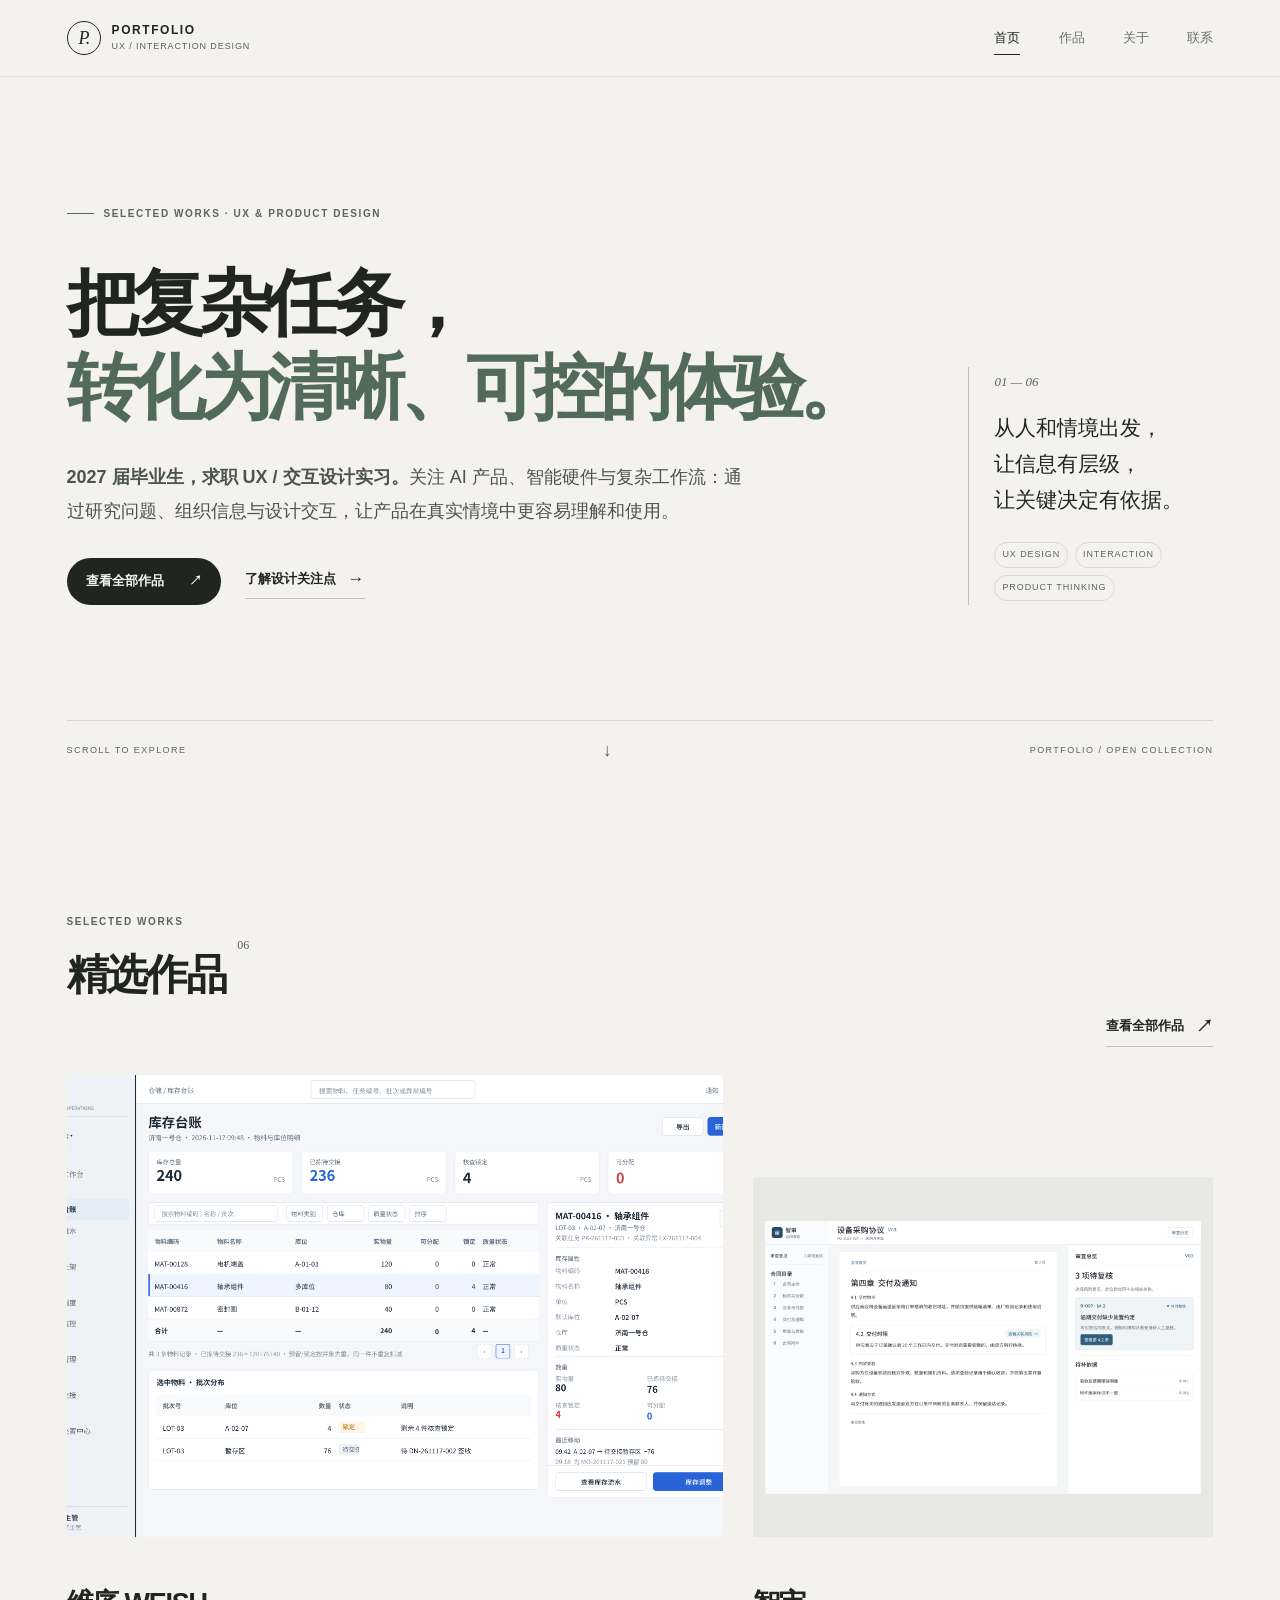
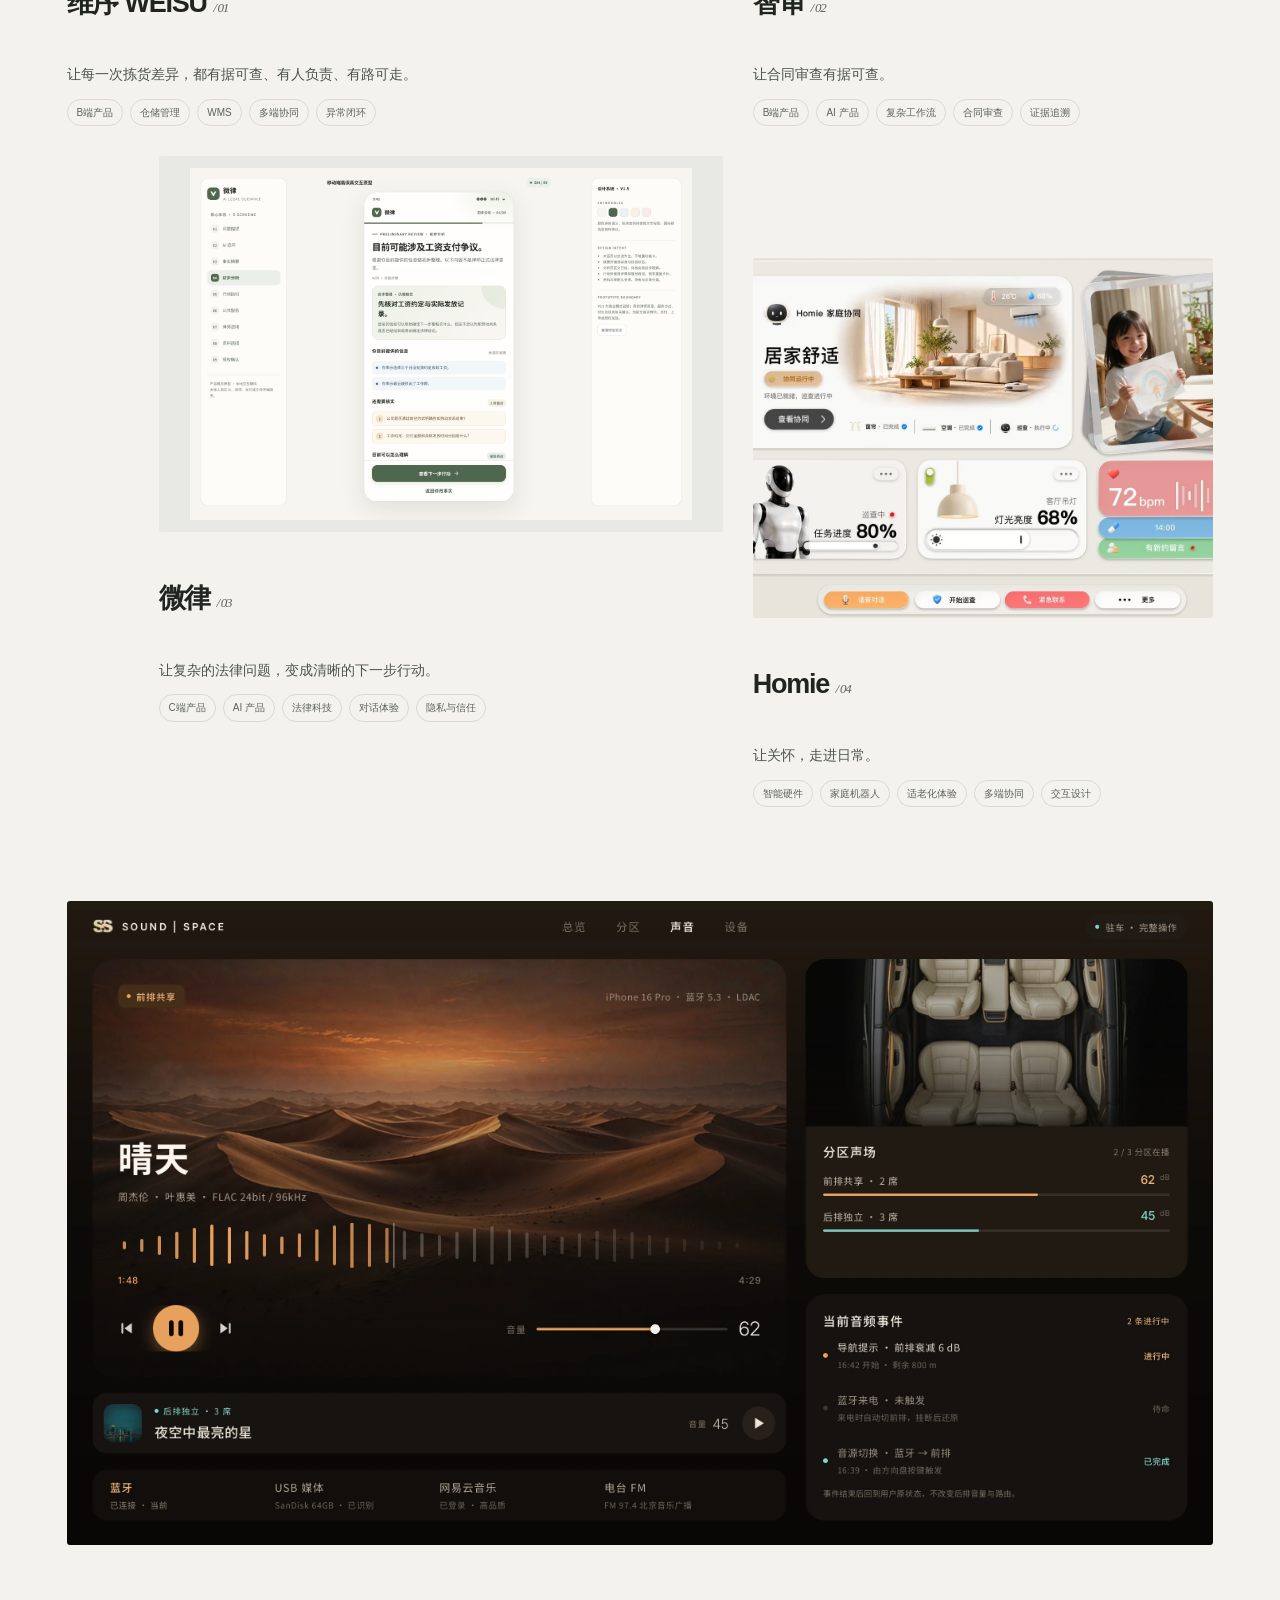
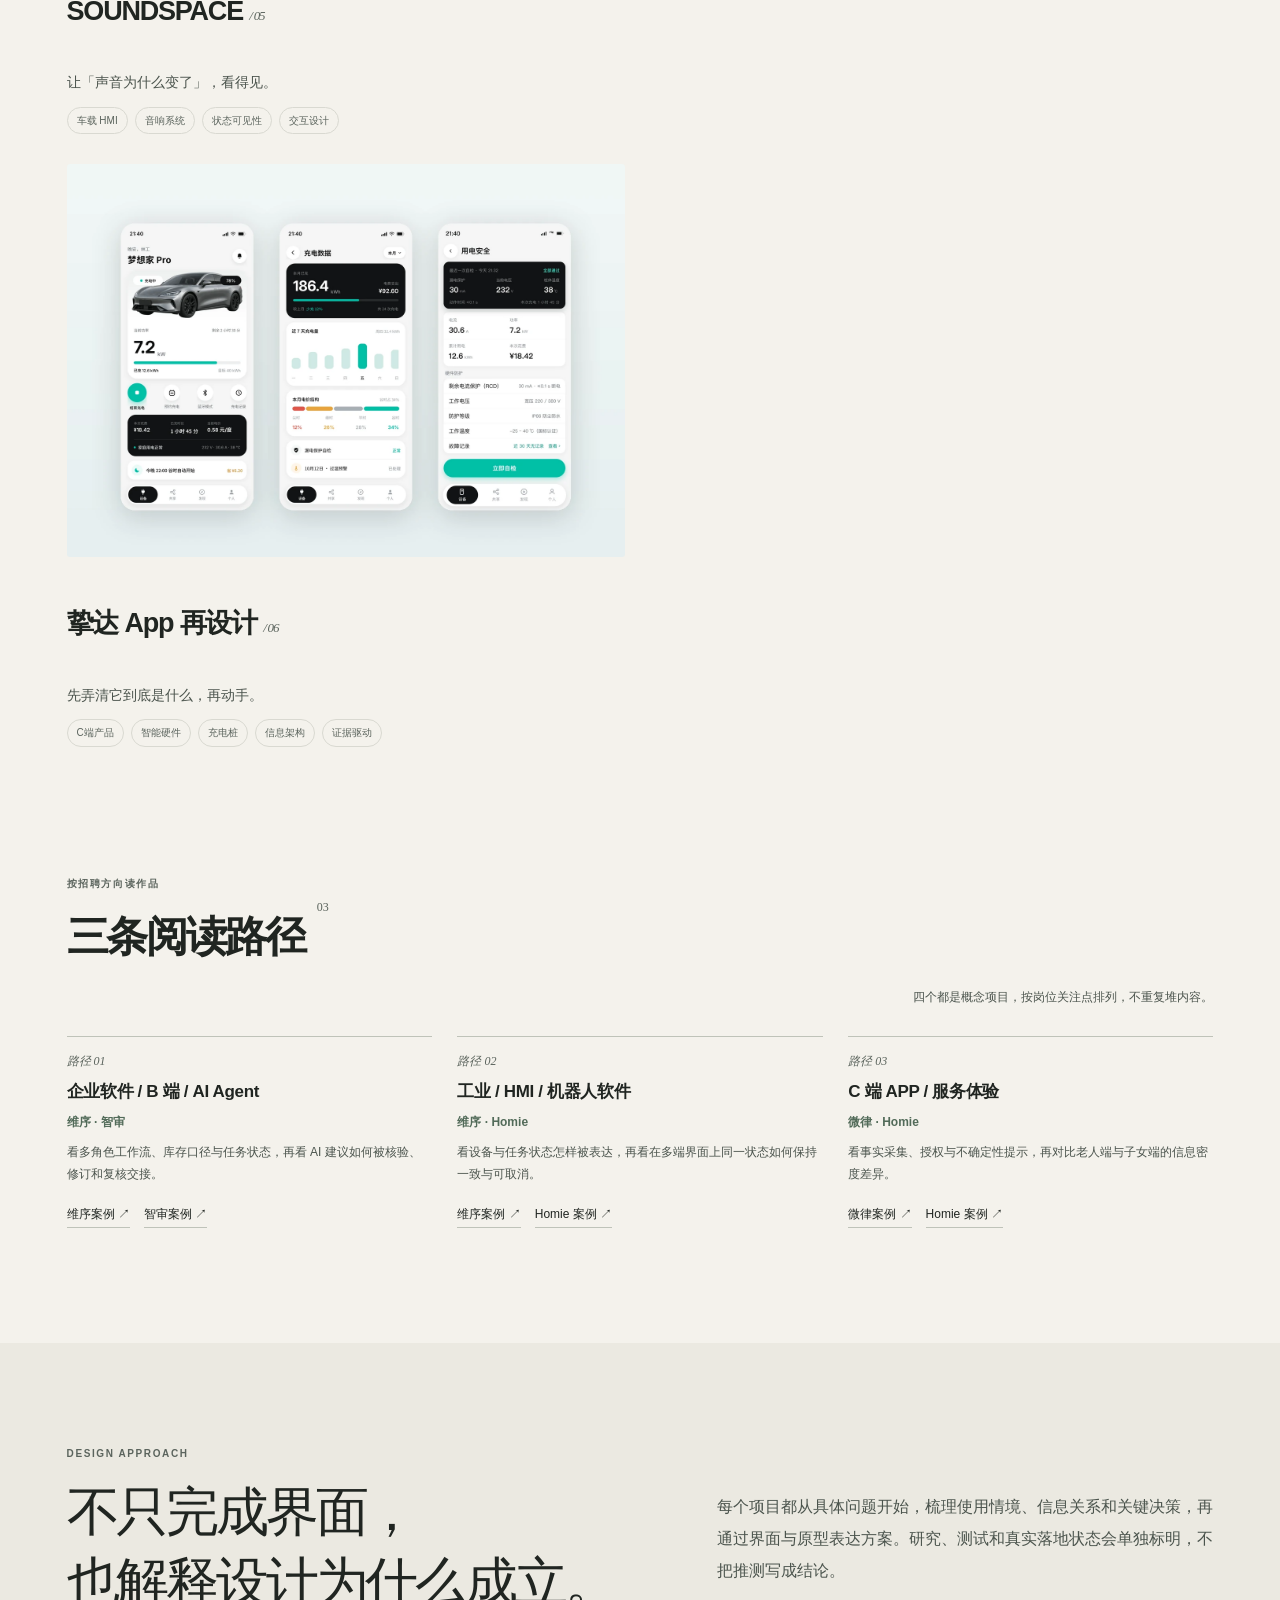
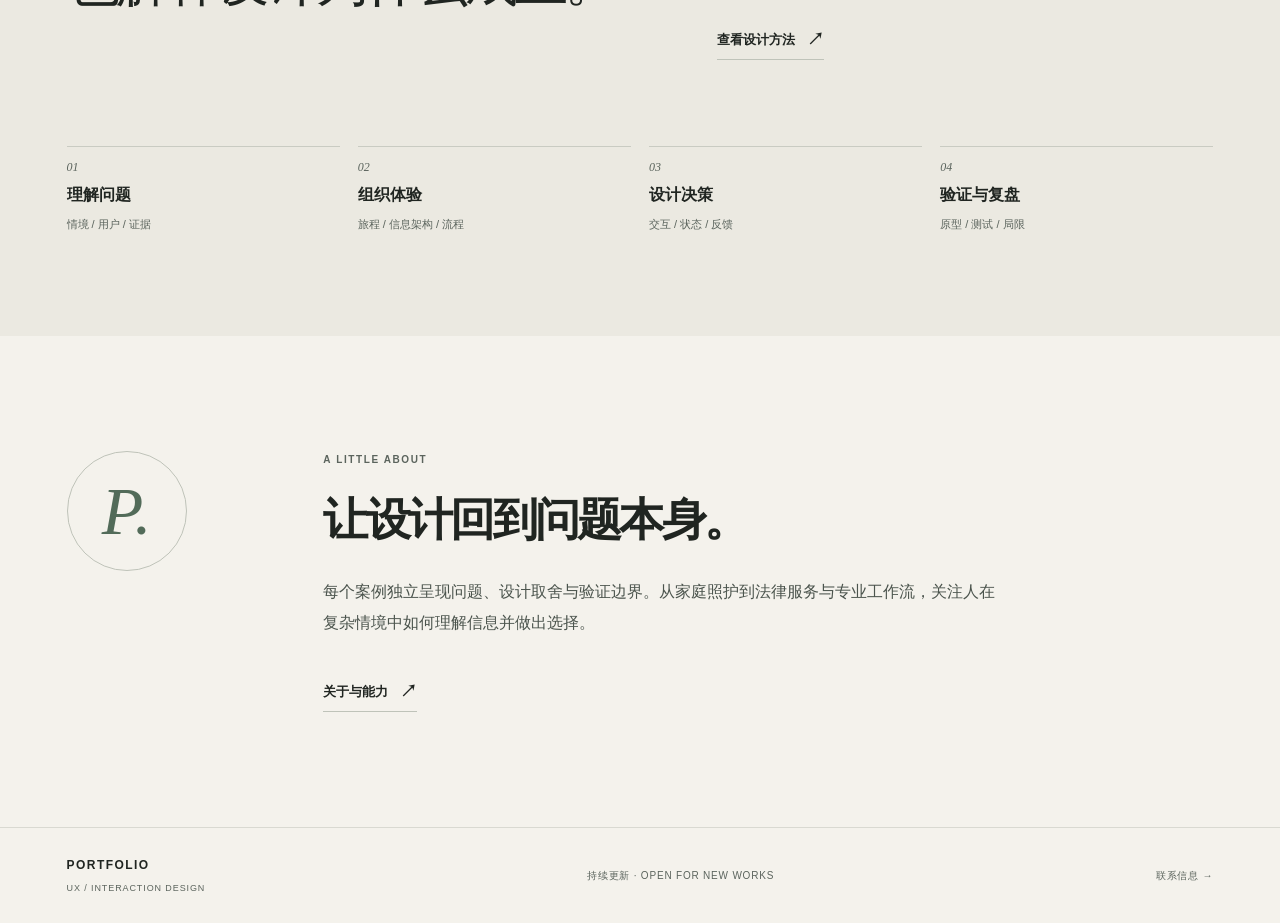
==== commit 60972cc9: "新增挚达案例、更新 SOUNDSPACE 新版，本站共 6 个项目" ====
--- a/index.html
+++ b/index.html
@@ -17,13 +17,13 @@
     <div class="hero-kicker"><span class="kicker-line"></span> SELECTED WORKS · UX & PRODUCT DESIGN</div>
     <div class="hero-grid">
       <div><h1>把复杂任务，<br><em>转化为清晰、可控的体验。</em></h1><p class="hero-lead"><strong>2027 届毕业生，求职 UX / 交互设计实习。</strong>关注 AI 产品、智能硬件与复杂工作流：通过研究问题、组织信息与设计交互，让产品在真实情境中更容易理解和使用。</p><div class="hero-actions"><a class="button button-dark" href="work.html">查看全部作品 <span>↗</span></a><a class="text-link" href="about.html">了解设计关注点 <span>→</span></a></div></div>
-      <aside class="hero-aside"><span class="aside-index" id="featured-range">01 — 04</span><p>从人和情境出发，<br>让信息有层级，<br>让关键决定有依据。</p><div class="aside-tags"><span>UX DESIGN</span><span>INTERACTION</span><span>PRODUCT THINKING</span></div></aside>
+      <aside class="hero-aside"><span class="aside-index" id="featured-range">01 — 06</span><p>从人和情境出发，<br>让信息有层级，<br>让关键决定有依据。</p><div class="aside-tags"><span>UX DESIGN</span><span>INTERACTION</span><span>PRODUCT THINKING</span></div></aside>
     </div>
     <div class="hero-bottom"><span>SCROLL TO EXPLORE</span><span class="scroll-mark">↓</span><span>PORTFOLIO / OPEN COLLECTION</span></div>
   </section>
   <section class="works-section shell" id="works">
-    <div class="section-heading"><div><span class="eyebrow">SELECTED WORKS</span><h2>精选作品<span class="count" id="home-project-count">04</span></h2></div><a class="text-link" href="work.html">查看全部作品 <span>↗</span></a></div>
-    <div class="project-grid project-grid-home" id="featured-projects" aria-live="polite"><!-- FEATURED_PROJECTS_START --><article class="project-card" data-category="B端产品" data-search="维序 weisu manufacturing wms · pc + pda 让每一次拣货差异，都有据可查、有人负责、有路可走。 面向制造业仓储的管理与作业协同平台概念设计，覆盖 pc 管理端 9 屏、pda 现场端 7 屏与 4 张关键状态帧，围绕库存口径一致性、任务状态分离与短拣异常闭环展开。 b端产品 b端产品 仓储管理 wms 多端协同 异常闭环 信息架构"><a class="project-card-link" href="case-weisu.html"><div class="project-image"><img src="assets/weisu/pc-02-inventory-ledger.png" alt="维序 WMS 库存台账界面，展示账面实物、符合分配条件、待检与可分配四项指标" loading="lazy"></div><div class="project-info"><h3>维序 WEISU <span class="project-number">/ 01</span></h3><span class="project-subtitle">让每一次拣货差异，都有据可查、有人负责、有路可走。</span><div class="project-tags"><span>B端产品</span><span>仓储管理</span><span>WMS</span><span>多端协同</span></div></div></a></article><article class="project-card" data-category="B端产品" data-search="智审 ai contract review workspace 让合同审查有据可查。 围绕设备采购协议第 4.2 条，展示 ai 风险定位、证据核验、人工修订、版本对照与团队复核如何形成可追溯的工作流。 b端产品 b端产品 ai 产品 复杂工作流 合同审查 证据追溯"><a class="project-card-link" href="case-zhishen.html"><div class="project-image"><img src="assets/zhishen/overview.png" alt="智审设备采购协议审查工作台，合同正文与风险总览并列" loading="lazy"></div><div class="project-info"><h3>智审 <span class="project-number">/ 02</span></h3><span class="project-subtitle">让合同审查有据可查。</span><div class="project-tags"><span>B端产品</span><span>AI 产品</span><span>复杂工作流</span><span>合同审查</span></div></div></a></article><article class="project-card" data-category="C端产品" data-search="微律 consumer legal ai 让复杂的法律问题，变成清晰的下一步行动。 面向中国大陆普通用户的 ai 法律问题初筛与行动指导概念，重点处理事实确认、信息不确定性、服务分流和资料授权。 c端产品 c端产品 ai 产品 法律科技 对话体验 隐私与信任"><a class="project-card-link" href="case-weilu.html"><div class="project-image"><img src="assets/weilu/desktop-s04.png" alt="微律初步分析页的单页设计板：左侧九步流程导航，中间移动端界面，右侧设计系统与原型边界说明" loading="lazy"></div><div class="project-info"><h3>微律 <span class="project-number">/ 03</span></h3><span class="project-subtitle">让复杂的法律问题，变成清晰的下一步行动。</span><div class="project-tags"><span>C端产品</span><span>AI 产品</span><span>法律科技</span><span>对话体验</span></div></div></a></article><article class="project-card" data-category="智能硬件" data-search="homie home companion robot 让关怀，走进日常。 从联系家人、日常提醒到家居控制，探索家庭照护机器人如何让老人看懂系统状态、确认关键操作，并在需要时自主退出。 智能硬件 智能硬件 家庭机器人 适老化体验 多端协同 交互设计"><a class="project-card-link" href="case-homie.html"><div class="project-image"><img src="assets/homie/homie-31.webp" alt="Homie 老人端家庭协同首页界面，含任务进度、灯光控制与健康提醒" loading="lazy"></div><div class="project-info"><h3>Homie <span class="project-number">/ 04</span></h3><span class="project-subtitle">让关怀，走进日常。</span><div class="project-tags"><span>智能硬件</span><span>家庭机器人</span><span>适老化体验</span><span>多端协同</span></div></div></a></article><!-- FEATURED_PROJECTS_END --></div>
+    <div class="section-heading"><div><span class="eyebrow">SELECTED WORKS</span><h2>精选作品<span class="count" id="home-project-count">06</span></h2></div><a class="text-link" href="work.html">查看全部作品 <span>↗</span></a></div>
+    <div class="project-grid project-grid-home" id="featured-projects" aria-live="polite"><!-- FEATURED_PROJECTS_START --><article class="project-card" data-category="B端产品" data-search="维序 weisu manufacturing wms · pc + pda 让每一次拣货差异，都有据可查、有人负责、有路可走。 面向制造业仓储的管理与作业协同平台概念设计，覆盖 pc 管理端 9 屏、pda 现场端 7 屏与 4 张关键状态帧，围绕库存口径一致性、任务状态分离与短拣异常闭环展开。 b端产品 b端产品 仓储管理 wms 多端协同 异常闭环 信息架构"><a class="project-card-link" href="case-weisu.html"><div class="project-image"><img src="assets/weisu/pc-02-inventory-ledger.png" alt="维序 WMS 库存台账界面，展示账面实物、符合分配条件、待检与可分配四项指标" loading="lazy"></div><div class="project-info"><h3>维序 WEISU <span class="project-number">/ 01</span></h3><span class="project-subtitle">让每一次拣货差异，都有据可查、有人负责、有路可走。</span><div class="project-tags"><span>B端产品</span><span>仓储管理</span><span>WMS</span><span>多端协同</span></div></div></a></article><article class="project-card" data-category="B端产品" data-search="智审 ai contract review workspace 让合同审查有据可查。 围绕设备采购协议第 4.2 条，展示 ai 风险定位、证据核验、人工修订、版本对照与团队复核如何形成可追溯的工作流。 b端产品 b端产品 ai 产品 复杂工作流 合同审查 证据追溯"><a class="project-card-link" href="case-zhishen.html"><div class="project-image"><img src="assets/zhishen/overview.png" alt="智审设备采购协议审查工作台，合同正文与风险总览并列" loading="lazy"></div><div class="project-info"><h3>智审 <span class="project-number">/ 02</span></h3><span class="project-subtitle">让合同审查有据可查。</span><div class="project-tags"><span>B端产品</span><span>AI 产品</span><span>复杂工作流</span><span>合同审查</span></div></div></a></article><article class="project-card" data-category="C端产品" data-search="微律 consumer legal ai 让复杂的法律问题，变成清晰的下一步行动。 面向中国大陆普通用户的 ai 法律问题初筛与行动指导概念，重点处理事实确认、信息不确定性、服务分流和资料授权。 c端产品 c端产品 ai 产品 法律科技 对话体验 隐私与信任"><a class="project-card-link" href="case-weilu.html"><div class="project-image"><img src="assets/weilu/desktop-s04.png" alt="微律初步分析页的单页设计板：左侧九步流程导航，中间移动端界面，右侧设计系统与原型边界说明" loading="lazy"></div><div class="project-info"><h3>微律 <span class="project-number">/ 03</span></h3><span class="project-subtitle">让复杂的法律问题，变成清晰的下一步行动。</span><div class="project-tags"><span>C端产品</span><span>AI 产品</span><span>法律科技</span><span>对话体验</span></div></div></a></article><article class="project-card" data-category="智能硬件" data-search="homie home companion robot 让关怀，走进日常。 从联系家人、日常提醒到家居控制，探索家庭照护机器人如何让老人看懂系统状态、确认关键操作，并在需要时自主退出。 智能硬件 智能硬件 家庭机器人 适老化体验 多端协同 交互设计"><a class="project-card-link" href="case-homie.html"><div class="project-image"><img src="assets/homie/homie-31.webp" alt="Homie 老人端家庭协同首页界面，含任务进度、灯光控制与健康提醒" loading="lazy"></div><div class="project-info"><h3>Homie <span class="project-number">/ 04</span></h3><span class="project-subtitle">让关怀，走进日常。</span><div class="project-tags"><span>智能硬件</span><span>家庭机器人</span><span>适老化体验</span><span>多端协同</span></div></div></a></article><article class="project-card" data-category="车载 HMI" data-search="soundspace in-car audio hmi 让「声音为什么变了」，看得见。 车内三个分区共享一套音响。用户听得见音量变小，却看不见是谁在改、改的是哪一块、还回不回得来。soundspace 把音频焦点、区域路由与设备状态从系统内部外化成可读的界面：五个入口、十一屏、一套统一的控件语言。 车载 hmi 车载 hmi 音响系统 状态可见性 交互设计"><a class="project-card-link" href="case-soundspace.html"><div class="project-image"><img src="assets/soundspace/v2/play.webp" alt="SOUNDSPACE 播放页：前排共享 62 dB 与后排独立 45 dB 并行，右侧列出分区与音频事件" loading="lazy"></div><div class="project-info"><h3>SOUNDSPACE <span class="project-number">/ 05</span></h3><span class="project-subtitle">让「声音为什么变了」，看得见。</span><div class="project-tags"><span>车载 HMI</span><span>音响系统</span><span>状态可见性</span><span>交互设计</span></div></div></a></article><article class="project-card" data-category="C端产品" data-search="挚达 app 再设计 zhida home ev charging 先弄清它到底是什么，再动手。 家用私桩管理 app 的界面再设计。先把应用商店、招股书、产品手册、隐私政策、安装包与真实评价整理成一套可追溯的证据，再据此重排信息架构与数据口径，并补齐 5 屏缺失链路。 c端产品 c端产品 智能硬件 充电桩 信息架构 证据驱动 再设计"><a class="project-card-link" href="case-zhida.html"><div class="project-image"><img src="assets/zhida/zhida-cover.webp" alt="挚达再设计三屏预览：设备首页、充电数据、用电安全" loading="lazy"></div><div class="project-info"><h3>挚达 App 再设计 <span class="project-number">/ 06</span></h3><span class="project-subtitle">先弄清它到底是什么，再动手。</span><div class="project-tags"><span>C端产品</span><span>智能硬件</span><span>充电桩</span><span>信息架构</span></div></div></a></article><!-- FEATURED_PROJECTS_END --></div>
   </section>
   <section class="hiring-section shell" id="hiring-paths">
     <div class="section-heading"><div><span class="eyebrow">按招聘方向读作品</span><h2>三条阅读路径<span class="count">03</span></h2></div><p class="hiring-note">四个都是概念项目，按岗位关注点排列，不重复堆内容。</p></div>
--- a/style.css
+++ b/style.css
@@ -116,3 +116,12 @@
 .contact-card .contact-email:hover{color:#3f5a4a;border-bottom-color:#3f5a4a}
 @media(max-width:620px){.contact-card .contact-email{font-size:23px}}
 
+
+/* SOUNDSPACE 封面：16:9 车机界面完整显示，不裁切 */
+.case-cover[src*="assets/soundspace/"]{height:auto;max-height:none;aspect-ratio:16/9}
+@media(max-width:620px){.case-cover[src*="assets/soundspace/"]{height:auto;aspect-ratio:16/9}}
+
+/* 第 5 个精选作品：车载 HMI 全宽收束，16:9 原图不裁切 */
+.project-grid-home .project-card:nth-child(5){grid-column:1/-1;padding-top:clamp(30px,5vw,70px)}
+.project-grid-home .project-card:nth-child(5) .project-image{aspect-ratio:1.78}
+@media(max-width:850px){.project-grid-home .project-card:nth-child(5){grid-column:span 12;padding-top:0}}
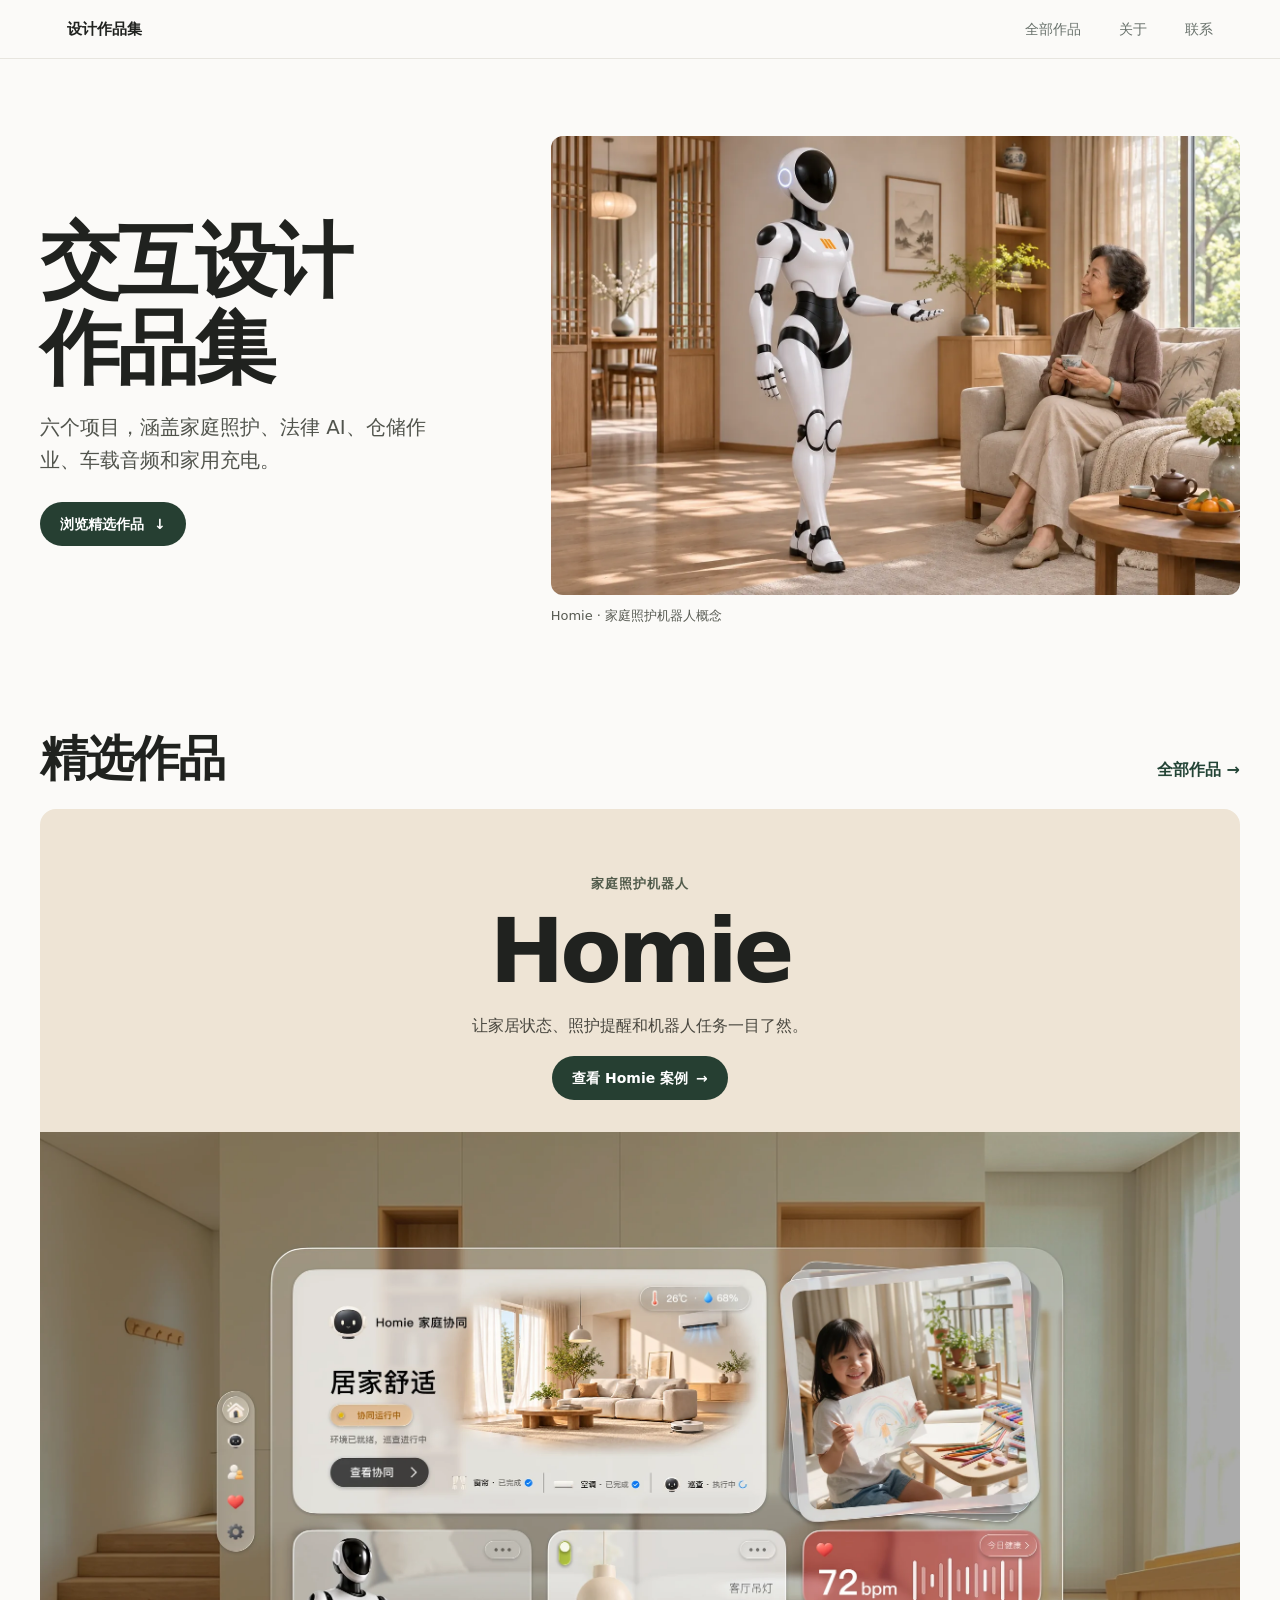
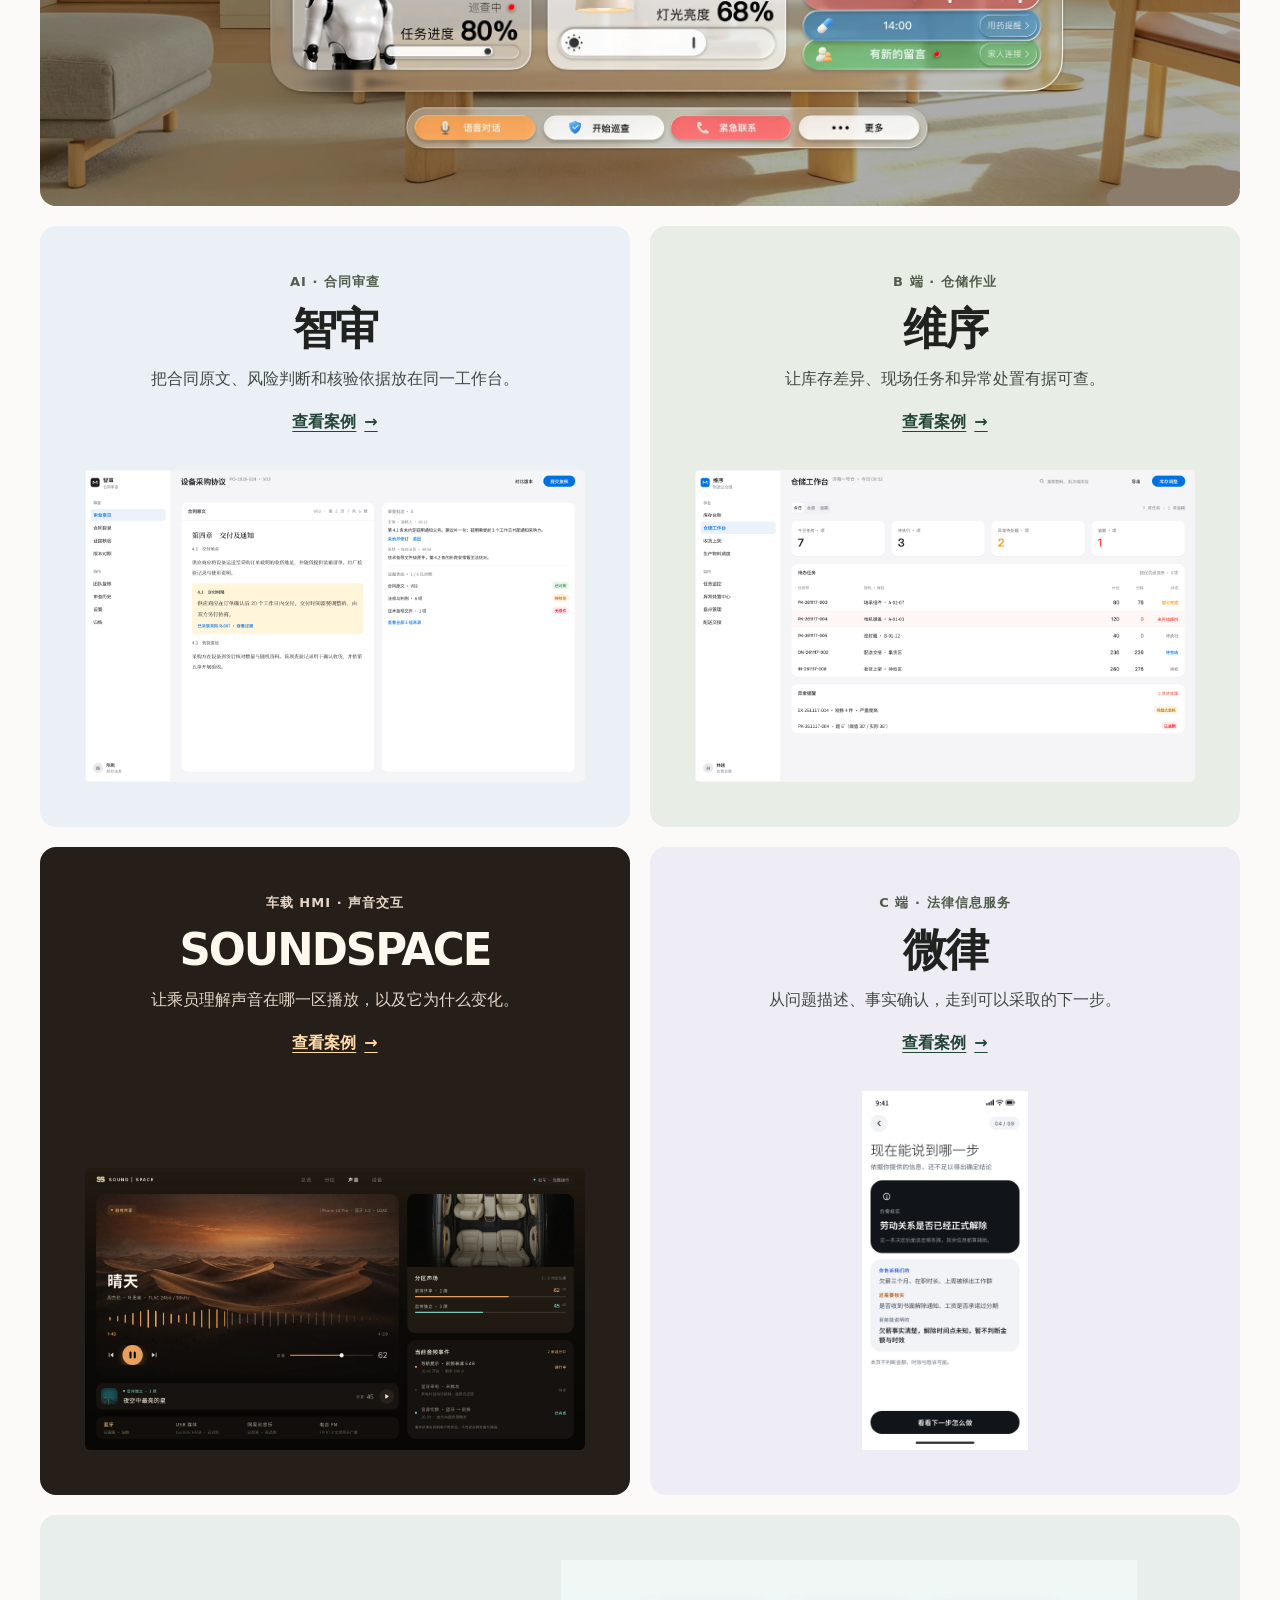
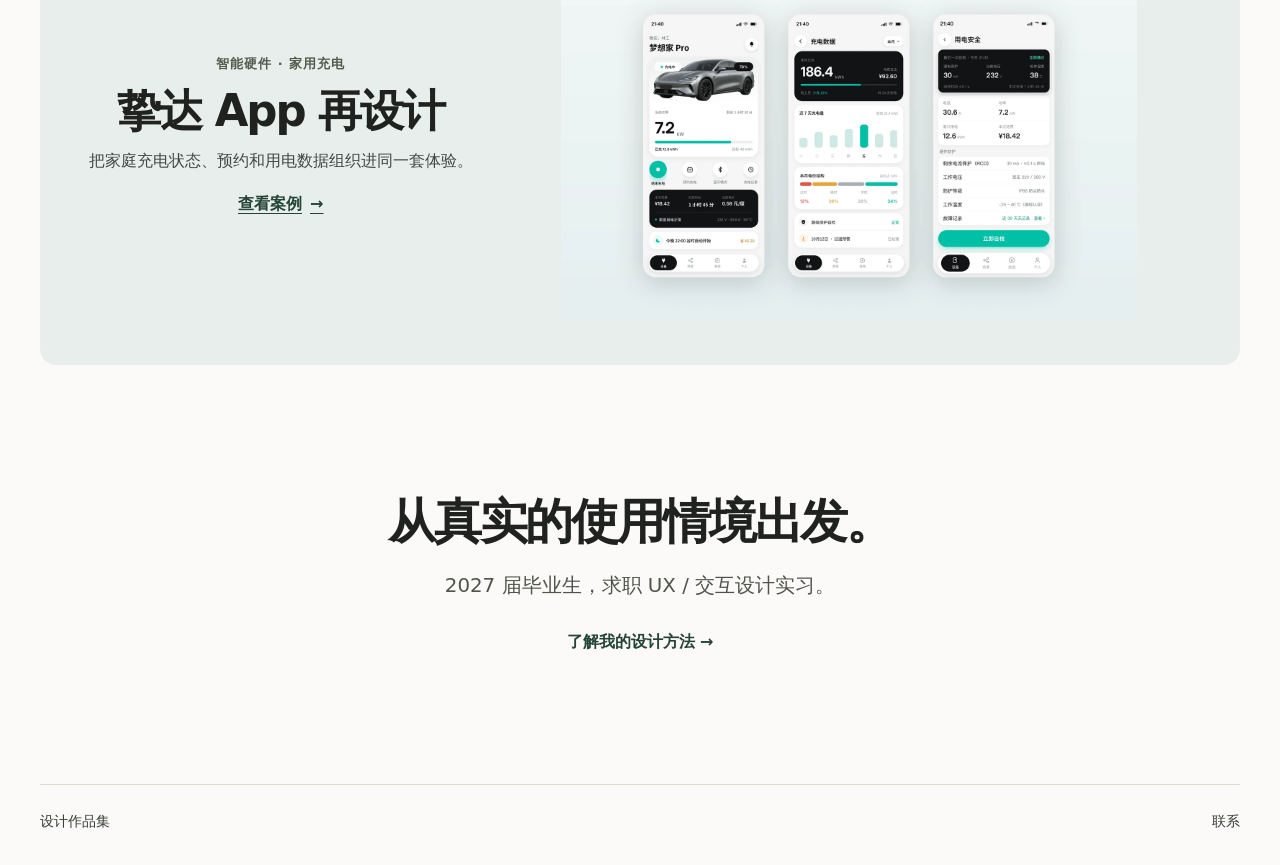
==== commit f6c1c821: "上线作品集 v5：新视觉体系与六个案例，Homie 大屏图压缩为 WebP" ====
--- a/index.html
+++ b/index.html
@@ -1,44 +1,116 @@
-<!doctype html>
+<!DOCTYPE html>
+
 <html lang="zh-CN">
 <head>
-  <meta charset="utf-8"><meta name="viewport" content="width=device-width, initial-scale=1">
-  <meta name="description" content="UX / Interaction Design 个人作品集，关注 AI 产品、智能硬件与复杂工作流。">
-  <title>作品集 — UX / Interaction Design</title><link rel="stylesheet" href="style.css"><link rel="icon" href="favicon.png" type="image/png">
+<meta charset="utf-8"/>
+<meta content="width=device-width, initial-scale=1" name="viewport"/>
+<meta content="UX 与交互设计作品集，收录家庭照护、AI 产品、仓储作业与车载体验设计。" name="description"/>
+<title>作品集 · UX / 交互设计</title>
+<link href="favicon.png" rel="icon" type="image/png"/>
+<link href="style.css" rel="stylesheet"/>
+<link href="portfolio.css" rel="stylesheet"/>
 </head>
-<body data-page="home">
+<body class="folio-home" data-page="home">
 <a class="skip-link" href="#main">跳到主要内容</a>
-<header class="site-header"><div class="header-inner">
-  <a class="wordmark" href="index.html" aria-label="作品集首页"><span class="wordmark-mark">P.</span><span>PORTFOLIO<span class="wordmark-sub">UX / INTERACTION DESIGN</span></span></a>
-  <button class="menu-toggle" type="button" aria-label="打开导航菜单" aria-expanded="false" aria-controls="main-nav">菜单</button>
-  <nav id="main-nav" class="main-nav" aria-label="主导航"><a class="active" aria-current="page" href="index.html">首页</a><a href="work.html">作品</a><a href="about.html">关于</a><a href="contact.html">联系</a></nav>
-</div></header>
+<header class="site-header">
+<div class="header-inner">
+<a aria-current="page" class="folio-brand" href="index.html">设计作品集</a>
+<button aria-controls="main-nav" aria-expanded="false" aria-label="打开导航菜单" class="menu-toggle" type="button">菜单</button>
+<nav aria-label="主导航" class="main-nav" id="main-nav">
+<a href="work.html">全部作品</a>
+<a href="about.html">关于</a>
+<a href="contact.html">联系</a>
+</nav>
+</div>
+</header>
 <main id="main">
-  <section class="home-hero shell">
-    <div class="hero-kicker"><span class="kicker-line"></span> SELECTED WORKS · UX & PRODUCT DESIGN</div>
-    <div class="hero-grid">
-      <div><h1>把复杂任务，<br><em>转化为清晰、可控的体验。</em></h1><p class="hero-lead"><strong>2027 届毕业生，求职 UX / 交互设计实习。</strong>关注 AI 产品、智能硬件与复杂工作流：通过研究问题、组织信息与设计交互，让产品在真实情境中更容易理解和使用。</p><div class="hero-actions"><a class="button button-dark" href="work.html">查看全部作品 <span>↗</span></a><a class="text-link" href="about.html">了解设计关注点 <span>→</span></a></div></div>
-      <aside class="hero-aside"><span class="aside-index" id="featured-range">01 — 06</span><p>从人和情境出发，<br>让信息有层级，<br>让关键决定有依据。</p><div class="aside-tags"><span>UX DESIGN</span><span>INTERACTION</span><span>PRODUCT THINKING</span></div></aside>
-    </div>
-    <div class="hero-bottom"><span>SCROLL TO EXPLORE</span><span class="scroll-mark">↓</span><span>PORTFOLIO / OPEN COLLECTION</span></div>
-  </section>
-  <section class="works-section shell" id="works">
-    <div class="section-heading"><div><span class="eyebrow">SELECTED WORKS</span><h2>精选作品<span class="count" id="home-project-count">06</span></h2></div><a class="text-link" href="work.html">查看全部作品 <span>↗</span></a></div>
-    <div class="project-grid project-grid-home" id="featured-projects" aria-live="polite"><!-- FEATURED_PROJECTS_START --><article class="project-card" data-category="B端产品" data-search="维序 weisu manufacturing wms · pc + pda 让每一次拣货差异，都有据可查、有人负责、有路可走。 面向制造业仓储的管理与作业协同平台概念设计，覆盖 pc 管理端 9 屏、pda 现场端 7 屏与 4 张关键状态帧，围绕库存口径一致性、任务状态分离与短拣异常闭环展开。 b端产品 b端产品 仓储管理 wms 多端协同 异常闭环 信息架构"><a class="project-card-link" href="case-weisu.html"><div class="project-image"><img src="assets/weisu/pc-02-inventory-ledger.png" alt="维序 WMS 库存台账界面，展示账面实物、符合分配条件、待检与可分配四项指标" loading="lazy"></div><div class="project-info"><h3>维序 WEISU <span class="project-number">/ 01</span></h3><span class="project-subtitle">让每一次拣货差异，都有据可查、有人负责、有路可走。</span><div class="project-tags"><span>B端产品</span><span>仓储管理</span><span>WMS</span><span>多端协同</span></div></div></a></article><article class="project-card" data-category="B端产品" data-search="智审 ai contract review workspace 让合同审查有据可查。 围绕设备采购协议第 4.2 条，展示 ai 风险定位、证据核验、人工修订、版本对照与团队复核如何形成可追溯的工作流。 b端产品 b端产品 ai 产品 复杂工作流 合同审查 证据追溯"><a class="project-card-link" href="case-zhishen.html"><div class="project-image"><img src="assets/zhishen/overview.png" alt="智审设备采购协议审查工作台，合同正文与风险总览并列" loading="lazy"></div><div class="project-info"><h3>智审 <span class="project-number">/ 02</span></h3><span class="project-subtitle">让合同审查有据可查。</span><div class="project-tags"><span>B端产品</span><span>AI 产品</span><span>复杂工作流</span><span>合同审查</span></div></div></a></article><article class="project-card" data-category="C端产品" data-search="微律 consumer legal ai 让复杂的法律问题，变成清晰的下一步行动。 面向中国大陆普通用户的 ai 法律问题初筛与行动指导概念，重点处理事实确认、信息不确定性、服务分流和资料授权。 c端产品 c端产品 ai 产品 法律科技 对话体验 隐私与信任"><a class="project-card-link" href="case-weilu.html"><div class="project-image"><img src="assets/weilu/desktop-s04.png" alt="微律初步分析页的单页设计板：左侧九步流程导航，中间移动端界面，右侧设计系统与原型边界说明" loading="lazy"></div><div class="project-info"><h3>微律 <span class="project-number">/ 03</span></h3><span class="project-subtitle">让复杂的法律问题，变成清晰的下一步行动。</span><div class="project-tags"><span>C端产品</span><span>AI 产品</span><span>法律科技</span><span>对话体验</span></div></div></a></article><article class="project-card" data-category="智能硬件" data-search="homie home companion robot 让关怀，走进日常。 从联系家人、日常提醒到家居控制，探索家庭照护机器人如何让老人看懂系统状态、确认关键操作，并在需要时自主退出。 智能硬件 智能硬件 家庭机器人 适老化体验 多端协同 交互设计"><a class="project-card-link" href="case-homie.html"><div class="project-image"><img src="assets/homie/homie-31.webp" alt="Homie 老人端家庭协同首页界面，含任务进度、灯光控制与健康提醒" loading="lazy"></div><div class="project-info"><h3>Homie <span class="project-number">/ 04</span></h3><span class="project-subtitle">让关怀，走进日常。</span><div class="project-tags"><span>智能硬件</span><span>家庭机器人</span><span>适老化体验</span><span>多端协同</span></div></div></a></article><article class="project-card" data-category="车载 HMI" data-search="soundspace in-car audio hmi 让「声音为什么变了」，看得见。 车内三个分区共享一套音响。用户听得见音量变小，却看不见是谁在改、改的是哪一块、还回不回得来。soundspace 把音频焦点、区域路由与设备状态从系统内部外化成可读的界面：五个入口、十一屏、一套统一的控件语言。 车载 hmi 车载 hmi 音响系统 状态可见性 交互设计"><a class="project-card-link" href="case-soundspace.html"><div class="project-image"><img src="assets/soundspace/v2/play.webp" alt="SOUNDSPACE 播放页：前排共享 62 dB 与后排独立 45 dB 并行，右侧列出分区与音频事件" loading="lazy"></div><div class="project-info"><h3>SOUNDSPACE <span class="project-number">/ 05</span></h3><span class="project-subtitle">让「声音为什么变了」，看得见。</span><div class="project-tags"><span>车载 HMI</span><span>音响系统</span><span>状态可见性</span><span>交互设计</span></div></div></a></article><article class="project-card" data-category="C端产品" data-search="挚达 app 再设计 zhida home ev charging 先弄清它到底是什么，再动手。 家用私桩管理 app 的界面再设计。先把应用商店、招股书、产品手册、隐私政策、安装包与真实评价整理成一套可追溯的证据，再据此重排信息架构与数据口径，并补齐 5 屏缺失链路。 c端产品 c端产品 智能硬件 充电桩 信息架构 证据驱动 再设计"><a class="project-card-link" href="case-zhida.html"><div class="project-image"><img src="assets/zhida/zhida-cover.webp" alt="挚达再设计三屏预览：设备首页、充电数据、用电安全" loading="lazy"></div><div class="project-info"><h3>挚达 App 再设计 <span class="project-number">/ 06</span></h3><span class="project-subtitle">先弄清它到底是什么，再动手。</span><div class="project-tags"><span>C端产品</span><span>智能硬件</span><span>充电桩</span><span>信息架构</span></div></div></a></article><!-- FEATURED_PROJECTS_END --></div>
-  </section>
-  <section class="hiring-section shell" id="hiring-paths">
-    <div class="section-heading"><div><span class="eyebrow">按招聘方向读作品</span><h2>三条阅读路径<span class="count">03</span></h2></div><p class="hiring-note">四个都是概念项目，按岗位关注点排列，不重复堆内容。</p></div>
-    <div class="hiring-grid">
-      <div class="hiring-card"><span class="hiring-index">路径 01</span><h3>企业软件 / B 端 / AI Agent</h3><p class="hiring-pair">维序 · 智审</p><p class="hiring-desc">看多角色工作流、库存口径与任务状态，再看 AI 建议如何被核验、修订和复核交接。</p><div class="hiring-links"><a href="case-weisu.html">维序案例 ↗</a><a href="case-zhishen.html">智审案例 ↗</a></div></div>
-      <div class="hiring-card"><span class="hiring-index">路径 02</span><h3>工业 / HMI / 机器人软件</h3><p class="hiring-pair">维序 · Homie</p><p class="hiring-desc">看设备与任务状态怎样被表达，再看在多端界面上同一状态如何保持一致与可取消。</p><div class="hiring-links"><a href="case-weisu.html">维序案例 ↗</a><a href="case-homie.html">Homie 案例 ↗</a></div></div>
-      <div class="hiring-card"><span class="hiring-index">路径 03</span><h3>C 端 APP / 服务体验</h3><p class="hiring-pair">微律 · Homie</p><p class="hiring-desc">看事实采集、授权与不确定性提示，再对比老人端与子女端的信息密度差异。</p><div class="hiring-links"><a href="case-weilu.html">微律案例 ↗</a><a href="case-homie.html">Homie 案例 ↗</a></div></div>
-    </div>
-  </section>
-  <section class="approach-section">
-    <div class="shell approach-grid"><div><span class="eyebrow">DESIGN APPROACH</span><h2>不只完成界面，<br>也解释设计为什么成立。</h2></div><div class="approach-copy"><p>每个项目都从具体问题开始，梳理使用情境、信息关系和关键决策，再通过界面与原型表达方案。研究、测试和真实落地状态会单独标明，不把推测写成结论。</p><a class="text-link" href="about.html">查看设计方法 <span>↗</span></a></div></div>
-    <div class="approach-steps shell"><div><span>01</span><strong>理解问题</strong><small>情境 / 用户 / 证据</small></div><div><span>02</span><strong>组织体验</strong><small>旅程 / 信息架构 / 流程</small></div><div><span>03</span><strong>设计决策</strong><small>交互 / 状态 / 反馈</small></div><div><span>04</span><strong>验证与复盘</strong><small>原型 / 测试 / 局限</small></div></div>
-  </section>
-  <section class="about-preview shell"><div class="about-mark">P.</div><div><span class="eyebrow">A LITTLE ABOUT</span><h2>让设计回到问题本身。</h2><p>每个案例独立呈现问题、设计取舍与验证边界。从家庭照护到法律服务与专业工作流，关注人在复杂情境中如何理解信息并做出选择。</p><a class="text-link" href="about.html">关于与能力 <span>↗</span></a></div></section>
+<section aria-labelledby="intro-title" class="folio-intro">
+<div class="folio-intro-copy">
+<h1 id="intro-title">交互设计<br/>作品集</h1>
+<p>六个项目，涵盖家庭照护、法律 AI、仓储作业、车载音频和家用充电。</p>
+<a class="folio-button" href="#works">浏览精选作品 <span aria-hidden="true">↓</span></a>
+</div>
+<figure class="folio-intro-figure">
+<a aria-label="查看 Homie 家庭照护机器人案例" href="case-homie.html">
+<img alt="Homie 家庭照护概念场景，机器人在客厅向坐在沙发上的老人伸出手" fetchpriority="high" height="1024" src="assets/homie/homie-00.webp" width="1536"/>
+</a>
+<figcaption>Homie · 家庭照护机器人概念</figcaption>
+</figure>
+</section>
+<section aria-labelledby="works-heading" class="folio-works" id="works">
+<header class="folio-heading">
+<h2 id="works-heading">精选作品</h2>
+<a href="work.html">全部作品 <span aria-hidden="true">→</span></a>
+</header>
+<a aria-label="查看 Homie 案例" class="folio-feature folio-hit" href="case-homie.html">
+<div class="folio-feature-copy">
+<p class="folio-kicker">家庭照护机器人</p>
+<h3>Homie</h3>
+<p>让家居状态、照护提醒和机器人任务一目了然。</p>
+<span class="folio-button folio-card-cta">查看 Homie 案例 <span aria-hidden="true">→</span></span>
+</div>
+<div class="folio-feature-image">
+<img alt="Homie 老人端投屏首页，集中呈现居家协同、机器人巡查、灯光和照护提醒" height="2454" loading="lazy" src="assets/homie/desktop/frame-60.webp" width="4368"/>
+</div>
+</a>
+<div class="folio-grid">
+<a aria-label="查看智审案例" class="folio-card folio-legal folio-hit" href="case-zhishen.html">
+<div class="folio-card-copy">
+<p class="folio-kicker">AI · 合同审查</p>
+<h3>智审</h3>
+<p>把合同原文、风险判断和核验依据放在同一工作台。</p>
+<span class="folio-card-cta">查看案例 <span aria-hidden="true">→</span></span>
+</div>
+<img alt="审查工作台" loading="lazy" src="assets/zhishen/current/02.png"/>
+</a>
+<a aria-label="查看维序案例" class="folio-card folio-warehouse folio-hit" href="case-weisu.html">
+<div class="folio-card-copy">
+<p class="folio-kicker">B 端 · 仓储作业</p>
+<h3>维序</h3>
+<p>让库存差异、现场任务和异常处置有据可查。</p>
+<span class="folio-card-cta">查看案例 <span aria-hidden="true">→</span></span>
+</div>
+<img alt="仓储工作台" loading="lazy" src="assets/weisu/current/01.png"/>
+</a>
+<a aria-label="查看 SOUNDSPACE 案例" class="folio-card folio-sound folio-hit" href="case-soundspace.html">
+<div class="folio-card-copy">
+<p class="folio-kicker">车载 HMI · 声音交互</p>
+<h3>SOUNDSPACE</h3>
+<p>让乘员理解声音在哪一区播放，以及它为什么变化。</p>
+<span class="folio-card-cta">查看案例 <span aria-hidden="true">→</span></span>
+</div>
+<img alt="SOUNDSPACE 播放界面，呈现座舱分区和音频事件" loading="lazy" src="assets/soundspace/v2/play.webp"/>
+</a>
+<a aria-label="查看微律案例" class="folio-card folio-service folio-hit" href="case-weilu.html">
+<div class="folio-card-copy">
+<p class="folio-kicker">C 端 · 法律信息服务</p>
+<h3>微律</h3>
+<p>从问题描述、事实确认，走到可以采取的下一步。</p>
+<span class="folio-card-cta">查看案例 <span aria-hidden="true">→</span></span>
+</div>
+<img alt="微律新版初步分析界面" loading="lazy" src="assets/weilu/current/s04.png"/>
+</a>
+<a aria-label="查看挚达 App 再设计案例" class="folio-card folio-charging folio-hit" href="case-zhida.html">
+<div class="folio-card-copy">
+<p class="folio-kicker">智能硬件 · 家用充电</p>
+<h3>挚达 App 再设计</h3>
+<p>把家庭充电状态、预约和用电数据组织进同一套体验。</p>
+<span class="folio-card-cta">查看案例 <span aria-hidden="true">→</span></span>
+</div>
+<img alt="挚达再设计中设备首页、充电数据和用电安全三屏预览" loading="lazy" src="assets/zhida/zhida-cover.webp"/>
+</a>
+</div>
+</section>
+<section class="folio-about">
+<h2>从真实的使用情境出发。</h2>
+<p>2027 届毕业生，求职 UX / 交互设计实习。</p>
+<a href="about.html">了解我的设计方法 <span aria-hidden="true">→</span></a>
+</section>
 </main>
-<footer class="site-footer"><div class="shell footer-inner"><a class="footer-wordmark" href="index.html">PORTFOLIO<span>UX / INTERACTION DESIGN</span></a><span>持续更新 · OPEN FOR NEW WORKS</span><a href="contact.html">联系信息 →</a></div></footer>
-<script src="projects.js"></script><script src="site.js"></script>
-</body></html>+<footer class="folio-footer">
+<a href="index.html">设计作品集</a>
+<a href="contact.html">联系</a>
+</footer>
+<script defer="" src="site.js"></script>
+</body>
+</html>
--- a/portfolio.css
+++ b/portfolio.css
@@ -0,0 +1,153 @@
+.folio-home {
+  background: #fbfaf8;
+  color: #20221f;
+  font-family: -apple-system, BlinkMacSystemFont, "PingFang SC", "Microsoft YaHei", system-ui, sans-serif;
+}
+.folio-home .site-header {
+  background: rgba(251, 250, 248, .94);
+  border-bottom: 1px solid #e7e5df;
+}
+.folio-home .header-inner { max-width: 1224px; min-height: 58px; }
+.folio-brand { color: #20221f; font-size: 15px; font-weight: 700; text-decoration: none; }
+.folio-home .main-nav a { font-size: 14px; min-height: 42px; }
+.folio-intro {
+  display: grid;
+  grid-template-columns: minmax(0, 2fr) minmax(0, 3fr);
+  align-items: center;
+  gap: clamp(24px, 4vw, 64px);
+  width: min(1200px, calc(100% - 56px));
+  margin-inline: auto;
+  padding-block: clamp(36px, 6vw, 88px) clamp(54px, 8vw, 104px);
+}
+.folio-intro-copy { padding-block: 12px; }
+.folio-intro-figure { min-width: 0; margin: 0; }
+.folio-intro-figure a { display: block; border-radius: 12px; overflow: hidden; }
+.folio-intro-figure img { display: block; width: 100%; height: auto; }
+.folio-intro-figure figcaption { margin-top: 10px; font-size: 13px; color: #575a52; }
+.folio-kicker {
+  margin: 0 0 12px;
+  font-size: 13px;
+  font-weight: 700;
+  letter-spacing: .08em;
+  color: #525c4c;
+}
+.folio-intro h1, .folio-feature h3, .folio-heading h2, .folio-card h3, .folio-about h2 {
+  margin: 0;
+  font-weight: 700;
+  letter-spacing: -.045em;
+}
+.folio-intro h1 { font-size: clamp(44px, 6.3vw, 88px); line-height: 1.08; }
+.folio-intro-copy p, .folio-about p {
+  margin: 20px 0 24px;
+  color: #51544d;
+  font-size: clamp(16px, 1.55vw, 21px);
+}
+.folio-intro-copy p { max-width: 21em; line-height: 1.65; }
+.folio-button {
+  display: inline-flex;
+  align-items: center;
+  justify-content: center;
+  gap: 10px;
+  min-height: 44px;
+  padding: 10px 20px;
+  border-radius: 24px;
+  background: #263f32;
+  color: #fff;
+  font-size: 14px;
+  font-weight: 650;
+  text-decoration: none;
+  transition: background-color .2s ease;
+}
+.folio-button:hover { background: #3e5a47; }
+.folio-works, .folio-footer { width: min(1200px, calc(100% - 56px)); margin-inline: auto; }
+.folio-works { scroll-margin-top: 82px; }
+.folio-heading { display: flex; align-items: baseline; justify-content: space-between; gap: 16px; margin-bottom: 22px; }
+.folio-heading h2, .folio-about h2 { font-size: clamp(28px, 4.1vw, 48px); line-height: 1.18; }
+.folio-heading a, .folio-card a, .folio-about a { color: #234436; font-weight: 700; text-underline-offset: .25em; }
+.folio-heading a { white-space: nowrap; }
+.folio-feature {
+  overflow: hidden;
+  border-radius: 16px;
+  background: #eee4d5;
+  text-align: center;
+}
+.folio-feature-copy { padding: clamp(34px, 5vw, 72px) 20px 32px; }
+.folio-feature h3 { font-size: clamp(49px, 7vw, 96px); line-height: .98; }
+.folio-feature-copy > p:not(.folio-kicker) { color: #49473f; margin: 16px 0; }
+.folio-feature-image { display: block; overflow: hidden; }
+.folio-feature-image img { display: block; width: 100%; height: auto; }
+.folio-grid { display: grid; grid-template-columns: repeat(2,minmax(0,1fr)); gap: 20px; margin-top: 20px; }
+.folio-card {
+  min-width: 0;
+  display: grid;
+  grid-template-rows: auto 1fr;
+  padding: clamp(24px, 4vw, 45px);
+  gap: 26px;
+  border-radius: 16px;
+  background: #eaf0f5;
+}
+.folio-card-copy { text-align: center; }
+.folio-card h3 { font-size: clamp(28px, 3.4vw, 52px); line-height: 1.08; }
+.folio-card-copy > p:not(.folio-kicker) { margin: 12px auto 7px; color: #414946; }
+.folio-card a { display: inline-flex; gap: 8px; align-items: center; min-height: 44px; }
+.folio-card img { align-self: end; display: block; width: 100%; height: auto; border-radius: 5px; }
+.folio-warehouse { background: #e8eee5; }
+.folio-service { background: #eeedf5; }
+.folio-sound { background: #261e18; color: #fff8ef; }
+.folio-sound .folio-kicker, .folio-sound .folio-card-copy > p:not(.folio-kicker) { color: #e4d5c8; }
+.folio-sound a { color: #ffddac; }
+.folio-charging { grid-column: 1/-1; grid-template-columns: minmax(220px, .65fr) minmax(0, 1.15fr); grid-template-rows: auto; align-items: center; background: #e7eeeb; }
+.folio-charging img { max-height: 360px; object-fit: contain; }
+.folio-about { text-align: center; padding: clamp(65px, 10vw, 142px) 22px; }
+.folio-footer { display: flex; justify-content: space-between; gap: 20px; padding: 24px 0 32px; border-top: 1px solid #dddcd4; }
+.folio-footer a { color: #343c34; font-size: 14px; }
+.folio-home a:focus-visible, .folio-home button:focus-visible, .homie-desktop a:focus-visible {
+  outline: 3px solid #277758;
+  outline-offset: 4px;
+}
+body[data-slug="homie"] .case-cover[src*="/desktop/"] {
+  max-height: none;
+  height: auto;
+  aspect-ratio: auto;
+  object-fit: contain;
+}
+.homie-desktop .visual-grid { display: grid; grid-template-columns: minmax(0, 1fr); gap: 28px; }
+.homie-desktop .visual-card { margin: 0; }
+.homie-desktop .visual-card img { display: block; width: 100%; height: auto; max-height: none; aspect-ratio: auto; object-fit: contain; }
+.homie-desktop .visual-card figcaption { color: #3c403b; }
+@media (max-width: 760px) {
+  .folio-intro, .folio-works, .folio-footer { width: calc(100% - 32px); }
+  .folio-intro { grid-template-columns: minmax(0, 1fr); gap: 26px; }
+  .folio-intro-copy { padding-block: 0; }
+  .folio-intro h1 br { display: none; }
+  .folio-intro h1 { font-size: clamp(32px, 8vw, 56px); }
+  .folio-intro-copy p { margin-block: 14px 16px; }
+  .folio-grid { grid-template-columns: minmax(0, 1fr); gap: 14px; margin-top: 14px; }
+  .folio-charging { grid-column: auto; grid-template-columns: minmax(0, 1fr); }
+  .folio-card { gap: 18px; }
+}
+@media (prefers-reduced-motion: reduce) {
+  .folio-home *, .folio-home *::before, .folio-home *::after { animation: none !important; transition: none !important; scroll-behavior: auto !important; }
+}
+
+/* FB-03 / FB-04: hover and press identify the linked area. */
+.folio-hit { display:grid; color:inherit; text-decoration:none; touch-action:manipulation; transition:transform 110ms cubic-bezier(.2,0,0,1),box-shadow 110ms ease-out; }
+.folio-hit.folio-sound { color:#fff8ef; }
+.folio-card-cta { color:#234436;font-weight:700;text-decoration:underline;text-underline-offset:.25em;display:inline-flex;min-height:44px;gap:8px;align-items:center; }
+.folio-sound .folio-card-cta { color:#ffddac; }
+.folio-feature .folio-card-cta { color:#fff;text-decoration:none; }
+.folio-hit:focus-visible { outline:3px solid #277758;outline-offset:4px; }
+@media (hover:hover) {
+  .folio-hit:hover { transform:translateY(-3px);box-shadow:0 7px 18px #1e2f2629; }
+}
+.folio-hit:active { transform:translateY(1px);box-shadow:inset 0 0 0 2px #27463670; }
+@media(prefers-reduced-motion:reduce) {
+  .folio-hit:hover,.folio-hit:active { transform:none; }
+}
+@media (prefers-reduced-motion:no-preference) {
+  @view-transition { navigation:auto; }
+  ::view-transition-new(root) { animation-duration:180ms; }
+  ::view-transition-old(root) { animation-duration:130ms; }
+}
+
+.folio-service img[src*="/current/"] { height:clamp(240px,28vw,390px);object-fit:contain; }
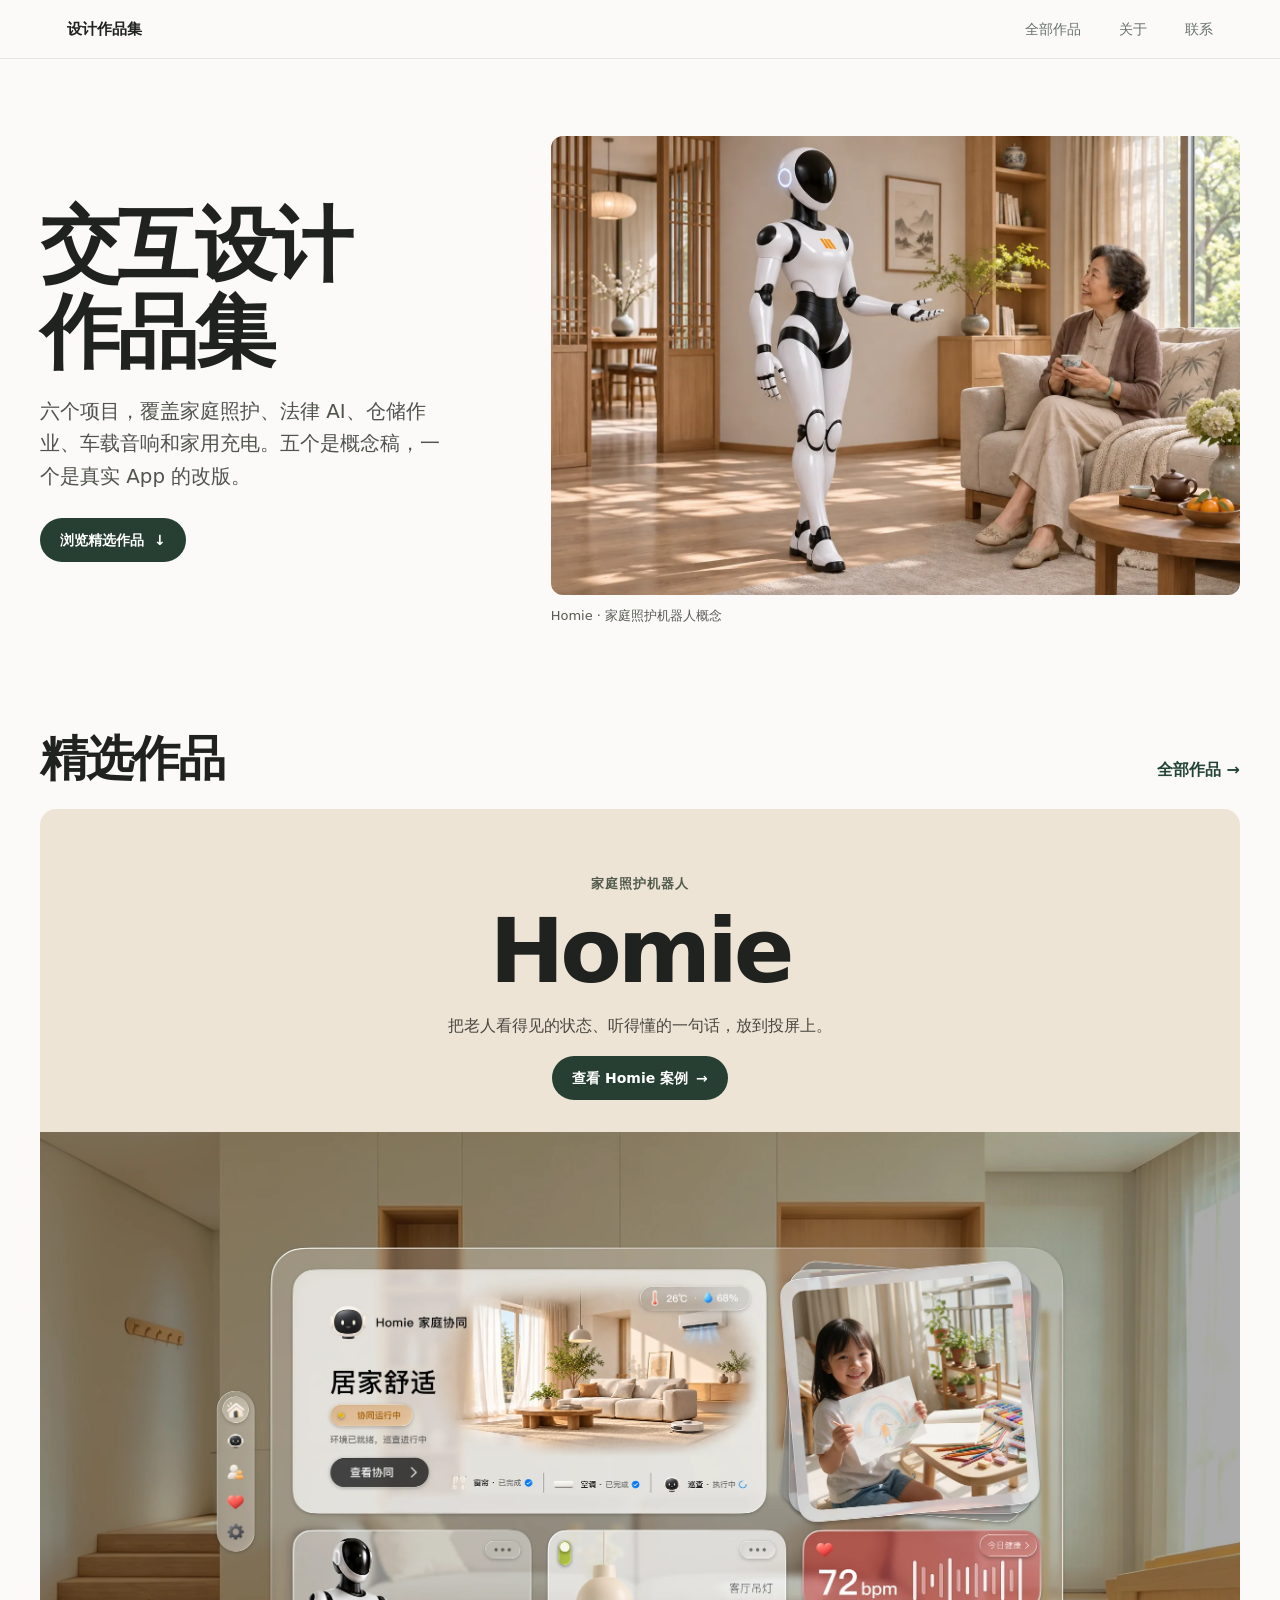
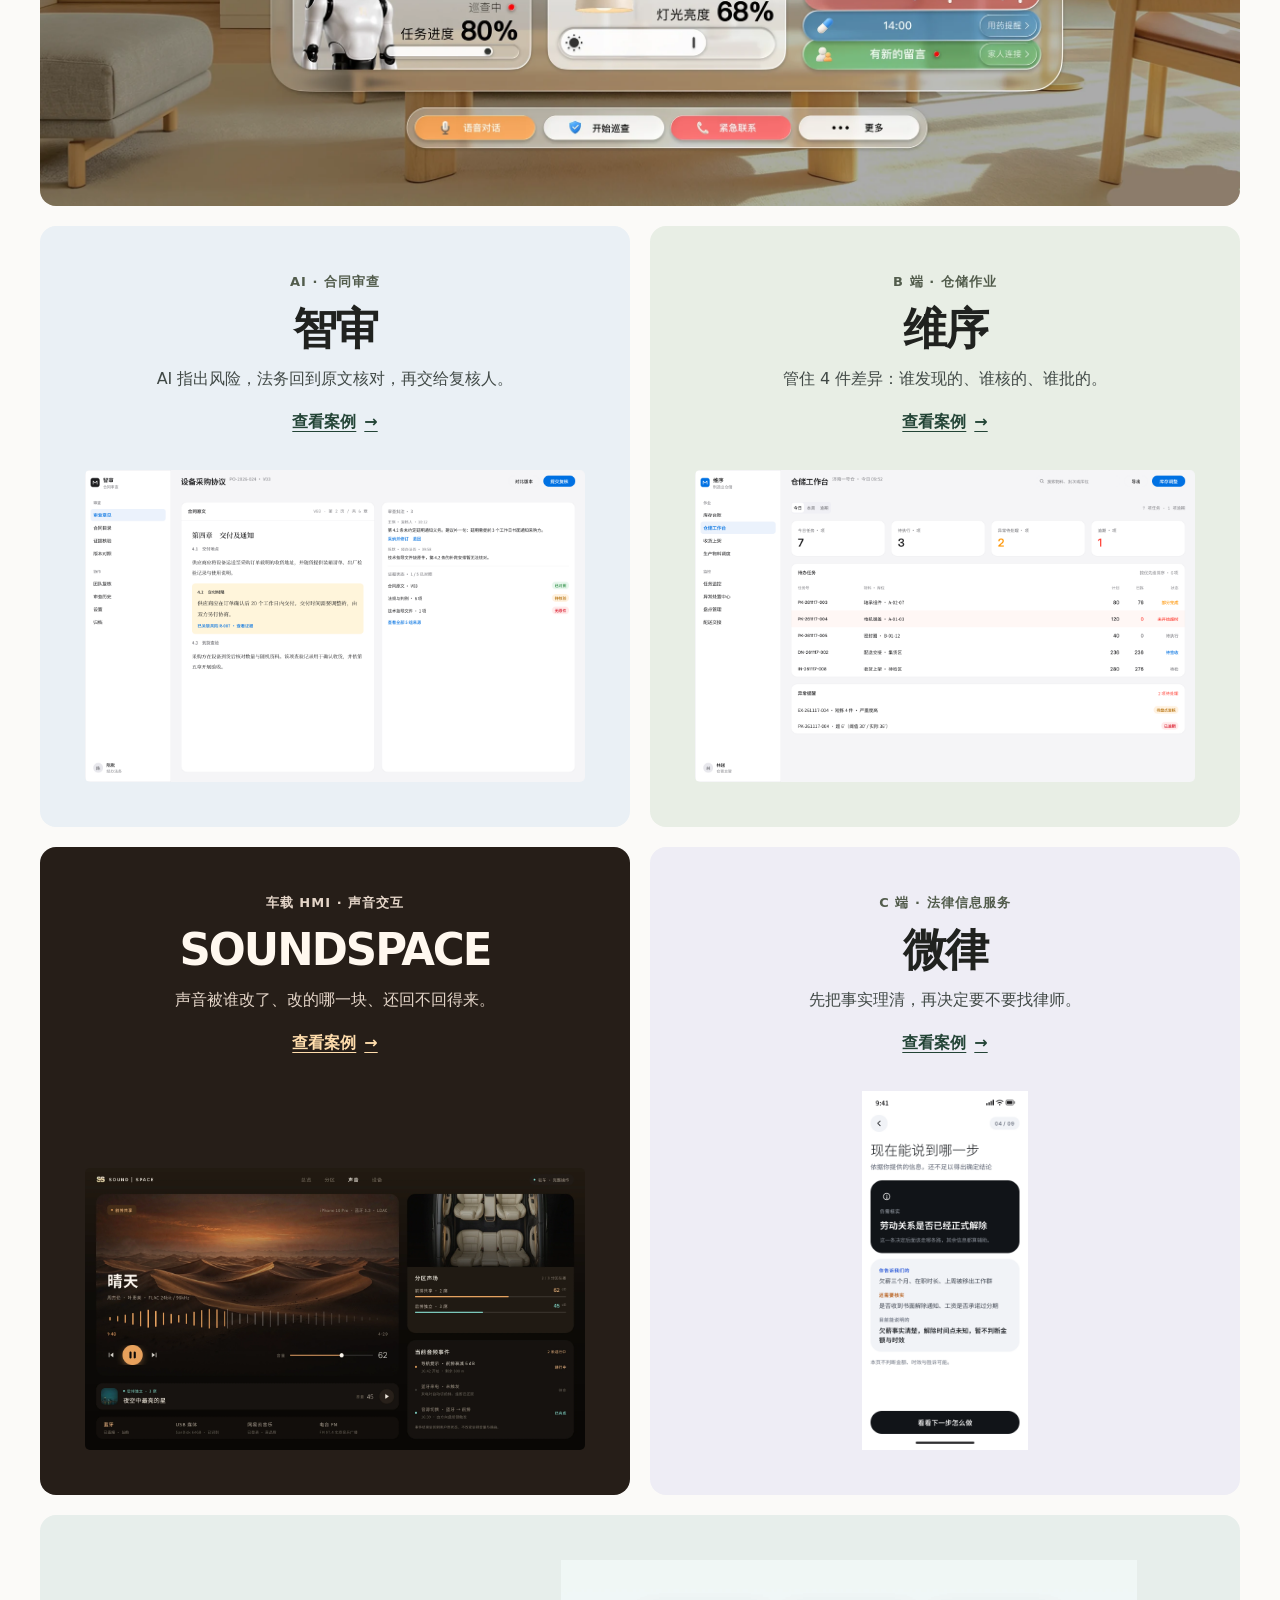
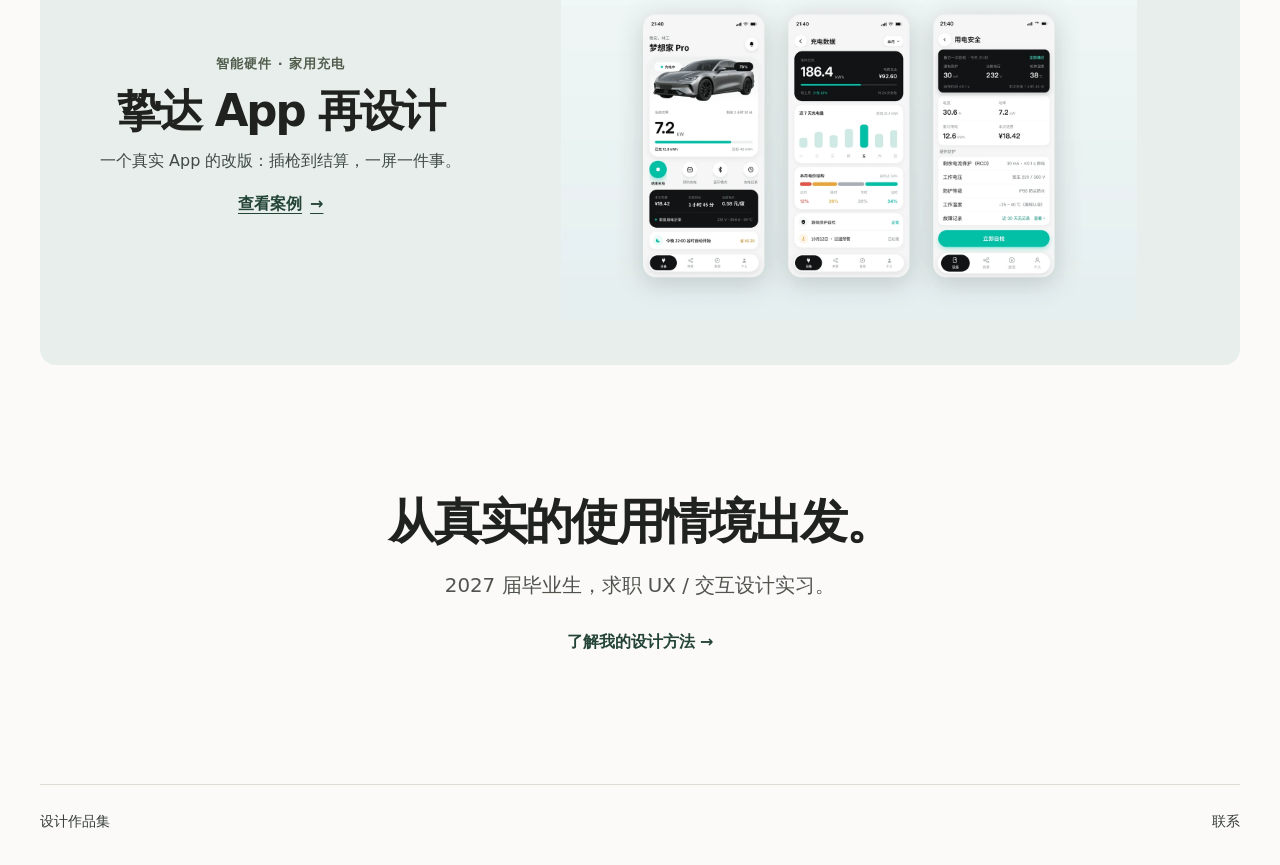
==== commit e753cde7: "文案改写：去掉报告式说明，换成作品集口吻（六个案例 + 四个页面）" ====
--- a/index.html
+++ b/index.html
@@ -27,7 +27,7 @@
 <section aria-labelledby="intro-title" class="folio-intro">
 <div class="folio-intro-copy">
 <h1 id="intro-title">交互设计<br/>作品集</h1>
-<p>六个项目，涵盖家庭照护、法律 AI、仓储作业、车载音频和家用充电。</p>
+<p>六个项目，覆盖家庭照护、法律 AI、仓储作业、车载音响和家用充电。五个是概念稿，一个是真实 App 的改版。</p>
 <a class="folio-button" href="#works">浏览精选作品 <span aria-hidden="true">↓</span></a>
 </div>
 <figure class="folio-intro-figure">
@@ -46,7 +46,7 @@
 <div class="folio-feature-copy">
 <p class="folio-kicker">家庭照护机器人</p>
 <h3>Homie</h3>
-<p>让家居状态、照护提醒和机器人任务一目了然。</p>
+<p>把老人看得见的状态、听得懂的一句话，放到投屏上。</p>
 <span class="folio-button folio-card-cta">查看 Homie 案例 <span aria-hidden="true">→</span></span>
 </div>
 <div class="folio-feature-image">
@@ -58,7 +58,7 @@
 <div class="folio-card-copy">
 <p class="folio-kicker">AI · 合同审查</p>
 <h3>智审</h3>
-<p>把合同原文、风险判断和核验依据放在同一工作台。</p>
+<p>AI 指出风险，法务回到原文核对，再交给复核人。</p>
 <span class="folio-card-cta">查看案例 <span aria-hidden="true">→</span></span>
 </div>
 <img alt="审查工作台" loading="lazy" src="assets/zhishen/current/02.png"/>
@@ -67,7 +67,7 @@
 <div class="folio-card-copy">
 <p class="folio-kicker">B 端 · 仓储作业</p>
 <h3>维序</h3>
-<p>让库存差异、现场任务和异常处置有据可查。</p>
+<p>管住 4 件差异：谁发现的、谁核的、谁批的。</p>
 <span class="folio-card-cta">查看案例 <span aria-hidden="true">→</span></span>
 </div>
 <img alt="仓储工作台" loading="lazy" src="assets/weisu/current/01.png"/>
@@ -76,7 +76,7 @@
 <div class="folio-card-copy">
 <p class="folio-kicker">车载 HMI · 声音交互</p>
 <h3>SOUNDSPACE</h3>
-<p>让乘员理解声音在哪一区播放，以及它为什么变化。</p>
+<p>声音被谁改了、改的哪一块、还回不回得来。</p>
 <span class="folio-card-cta">查看案例 <span aria-hidden="true">→</span></span>
 </div>
 <img alt="SOUNDSPACE 播放界面，呈现座舱分区和音频事件" loading="lazy" src="assets/soundspace/v2/play.webp"/>
@@ -85,7 +85,7 @@
 <div class="folio-card-copy">
 <p class="folio-kicker">C 端 · 法律信息服务</p>
 <h3>微律</h3>
-<p>从问题描述、事实确认，走到可以采取的下一步。</p>
+<p>先把事实理清，再决定要不要找律师。</p>
 <span class="folio-card-cta">查看案例 <span aria-hidden="true">→</span></span>
 </div>
 <img alt="微律新版初步分析界面" loading="lazy" src="assets/weilu/current/s04.png"/>
@@ -94,7 +94,7 @@
 <div class="folio-card-copy">
 <p class="folio-kicker">智能硬件 · 家用充电</p>
 <h3>挚达 App 再设计</h3>
-<p>把家庭充电状态、预约和用电数据组织进同一套体验。</p>
+<p>一个真实 App 的改版：插枪到结算，一屏一件事。</p>
 <span class="folio-card-cta">查看案例 <span aria-hidden="true">→</span></span>
 </div>
 <img alt="挚达再设计中设备首页、充电数据和用电安全三屏预览" loading="lazy" src="assets/zhida/zhida-cover.webp"/>
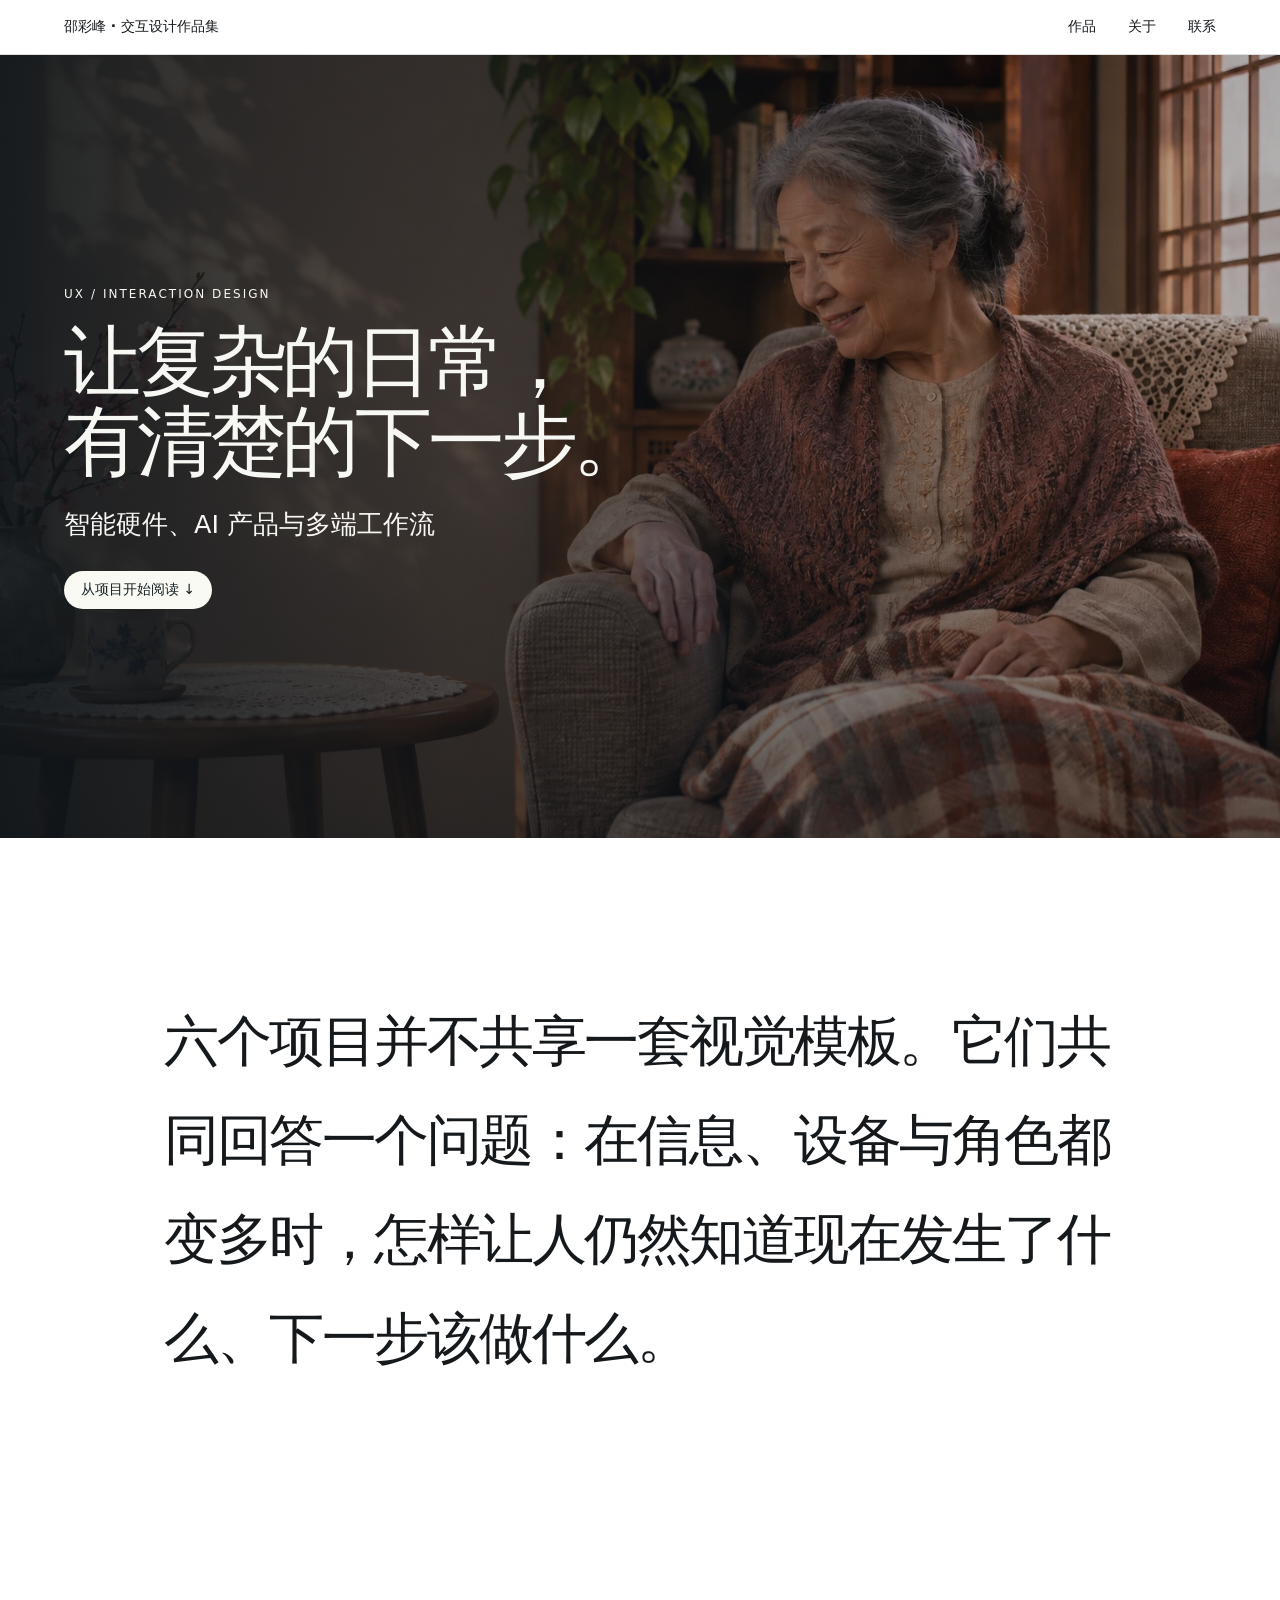
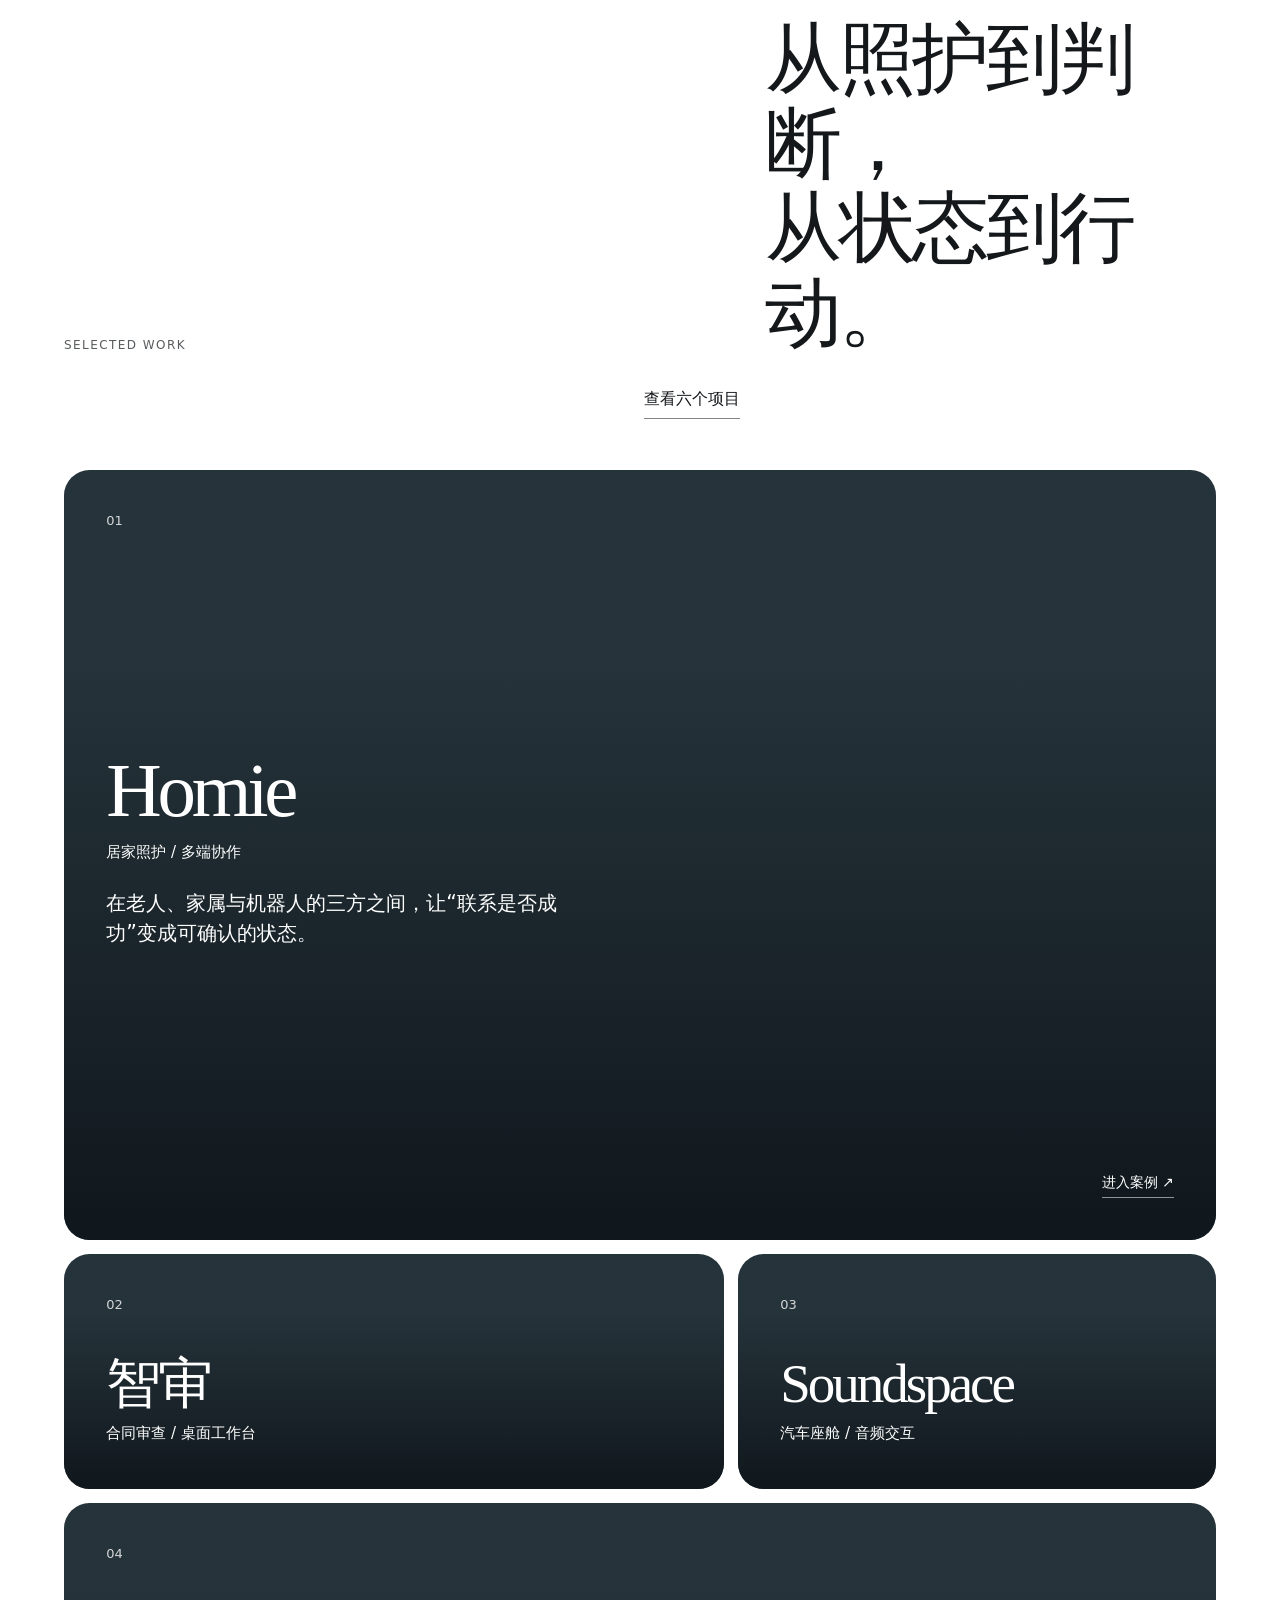
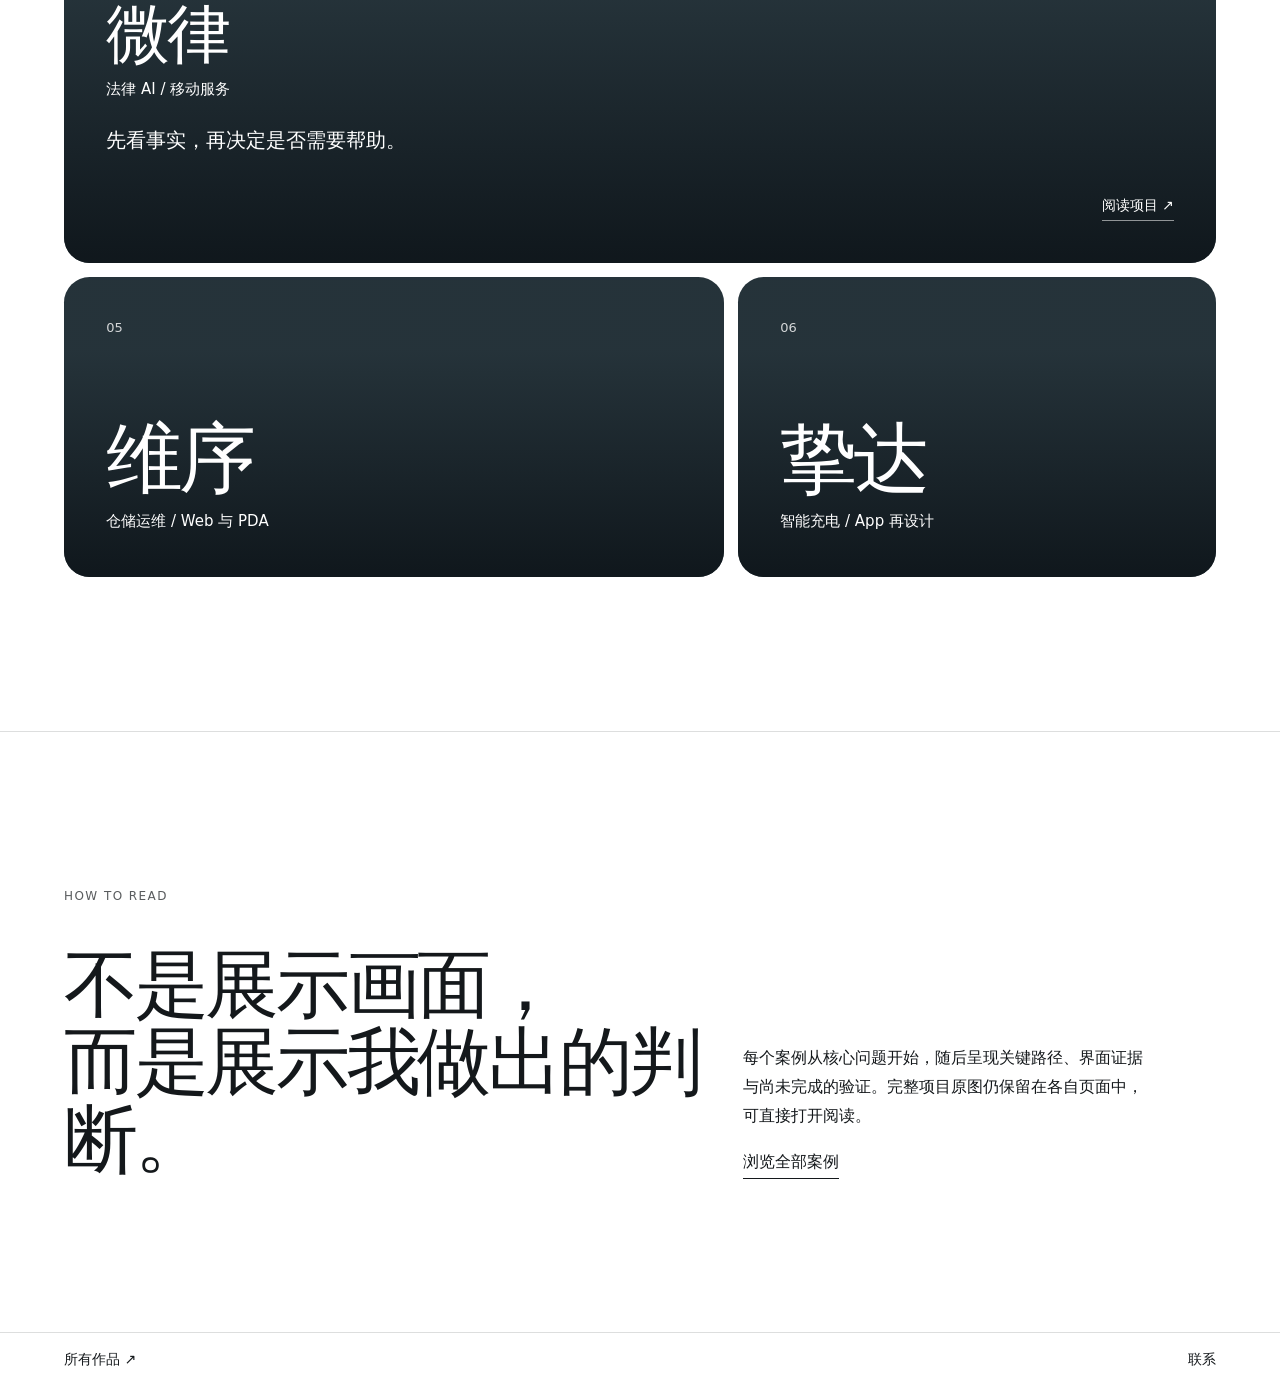
==== commit 68621e69: "Replace site with new editorial portfolio build (webp-optimized, identity info added)" ====
--- a/index.html
+++ b/index.html
@@ -1,116 +1 @@
-<!DOCTYPE html>
-
-<html lang="zh-CN">
-<head>
-<meta charset="utf-8"/>
-<meta content="width=device-width, initial-scale=1" name="viewport"/>
-<meta content="UX 与交互设计作品集，收录家庭照护、AI 产品、仓储作业与车载体验设计。" name="description"/>
-<title>作品集 · UX / 交互设计</title>
-<link href="favicon.png" rel="icon" type="image/png"/>
-<link href="style.css" rel="stylesheet"/>
-<link href="portfolio.css" rel="stylesheet"/>
-</head>
-<body class="folio-home" data-page="home">
-<a class="skip-link" href="#main">跳到主要内容</a>
-<header class="site-header">
-<div class="header-inner">
-<a aria-current="page" class="folio-brand" href="index.html">设计作品集</a>
-<button aria-controls="main-nav" aria-expanded="false" aria-label="打开导航菜单" class="menu-toggle" type="button">菜单</button>
-<nav aria-label="主导航" class="main-nav" id="main-nav">
-<a href="work.html">全部作品</a>
-<a href="about.html">关于</a>
-<a href="contact.html">联系</a>
-</nav>
-</div>
-</header>
-<main id="main">
-<section aria-labelledby="intro-title" class="folio-intro">
-<div class="folio-intro-copy">
-<h1 id="intro-title">交互设计<br/>作品集</h1>
-<p>六个项目，覆盖家庭照护、法律 AI、仓储作业、车载音响和家用充电。五个是概念稿，一个是真实 App 的改版。</p>
-<a class="folio-button" href="#works">浏览精选作品 <span aria-hidden="true">↓</span></a>
-</div>
-<figure class="folio-intro-figure">
-<a aria-label="查看 Homie 家庭照护机器人案例" href="case-homie.html">
-<img alt="Homie 家庭照护概念场景，机器人在客厅向坐在沙发上的老人伸出手" fetchpriority="high" height="1024" src="assets/homie/homie-00.webp" width="1536"/>
-</a>
-<figcaption>Homie · 家庭照护机器人概念</figcaption>
-</figure>
-</section>
-<section aria-labelledby="works-heading" class="folio-works" id="works">
-<header class="folio-heading">
-<h2 id="works-heading">精选作品</h2>
-<a href="work.html">全部作品 <span aria-hidden="true">→</span></a>
-</header>
-<a aria-label="查看 Homie 案例" class="folio-feature folio-hit" href="case-homie.html">
-<div class="folio-feature-copy">
-<p class="folio-kicker">家庭照护机器人</p>
-<h3>Homie</h3>
-<p>把老人看得见的状态、听得懂的一句话，放到投屏上。</p>
-<span class="folio-button folio-card-cta">查看 Homie 案例 <span aria-hidden="true">→</span></span>
-</div>
-<div class="folio-feature-image">
-<img alt="Homie 老人端投屏首页，集中呈现居家协同、机器人巡查、灯光和照护提醒" height="2454" loading="lazy" src="assets/homie/desktop/frame-60.webp" width="4368"/>
-</div>
-</a>
-<div class="folio-grid">
-<a aria-label="查看智审案例" class="folio-card folio-legal folio-hit" href="case-zhishen.html">
-<div class="folio-card-copy">
-<p class="folio-kicker">AI · 合同审查</p>
-<h3>智审</h3>
-<p>AI 指出风险，法务回到原文核对，再交给复核人。</p>
-<span class="folio-card-cta">查看案例 <span aria-hidden="true">→</span></span>
-</div>
-<img alt="审查工作台" loading="lazy" src="assets/zhishen/current/02.png"/>
-</a>
-<a aria-label="查看维序案例" class="folio-card folio-warehouse folio-hit" href="case-weisu.html">
-<div class="folio-card-copy">
-<p class="folio-kicker">B 端 · 仓储作业</p>
-<h3>维序</h3>
-<p>管住 4 件差异：谁发现的、谁核的、谁批的。</p>
-<span class="folio-card-cta">查看案例 <span aria-hidden="true">→</span></span>
-</div>
-<img alt="仓储工作台" loading="lazy" src="assets/weisu/current/01.png"/>
-</a>
-<a aria-label="查看 SOUNDSPACE 案例" class="folio-card folio-sound folio-hit" href="case-soundspace.html">
-<div class="folio-card-copy">
-<p class="folio-kicker">车载 HMI · 声音交互</p>
-<h3>SOUNDSPACE</h3>
-<p>声音被谁改了、改的哪一块、还回不回得来。</p>
-<span class="folio-card-cta">查看案例 <span aria-hidden="true">→</span></span>
-</div>
-<img alt="SOUNDSPACE 播放界面，呈现座舱分区和音频事件" loading="lazy" src="assets/soundspace/v2/play.webp"/>
-</a>
-<a aria-label="查看微律案例" class="folio-card folio-service folio-hit" href="case-weilu.html">
-<div class="folio-card-copy">
-<p class="folio-kicker">C 端 · 法律信息服务</p>
-<h3>微律</h3>
-<p>先把事实理清，再决定要不要找律师。</p>
-<span class="folio-card-cta">查看案例 <span aria-hidden="true">→</span></span>
-</div>
-<img alt="微律新版初步分析界面" loading="lazy" src="assets/weilu/current/s04.png"/>
-</a>
-<a aria-label="查看挚达 App 再设计案例" class="folio-card folio-charging folio-hit" href="case-zhida.html">
-<div class="folio-card-copy">
-<p class="folio-kicker">智能硬件 · 家用充电</p>
-<h3>挚达 App 再设计</h3>
-<p>一个真实 App 的改版：插枪到结算，一屏一件事。</p>
-<span class="folio-card-cta">查看案例 <span aria-hidden="true">→</span></span>
-</div>
-<img alt="挚达再设计中设备首页、充电数据和用电安全三屏预览" loading="lazy" src="assets/zhida/zhida-cover.webp"/>
-</a>
-</div>
-</section>
-<section class="folio-about">
-<h2>从真实的使用情境出发。</h2>
-<p>2027 届毕业生，求职 UX / 交互设计实习。</p>
-<a href="about.html">了解我的设计方法 <span aria-hidden="true">→</span></a>
-</section>
-</main>
-<footer class="folio-footer">
-<a href="index.html">设计作品集</a>
-<a href="contact.html">联系</a>
-</footer>
-<script defer="" src="site.js"></script>
-</body>
-</html>
+<!doctype html><html lang="zh-CN"><head><meta charset="utf-8"><meta name="viewport" content="width=device-width,initial-scale=1"><title>邵彩峰 · 交互设计作品集</title><link rel="stylesheet" href="design.css"></head><body class="home"><a class="skip" href="#main">跳到正文</a><header class="nav"><a href="index.html">邵彩峰 · 交互设计作品集</a><nav aria-label="主导航"><a href="work.html">作品</a><a href="about.html">关于</a><a href="contact.html">联系</a></nav></header><main id="main"><section class="scene scene-homie home-scene"><div class="scene-copy"><p>UX / Interaction Design</p><h1>让复杂的日常，<br>有清楚的下一步。</h1><p>智能硬件、AI 产品与多端工作流</p><a href="#selected">从项目开始阅读 ↓</a></div></section><section class="home-intent"><p>六个项目并不共享一套视觉模板。它们共同回答一个问题：在信息、设备与角色都变多时，怎样让人仍然知道现在发生了什么、下一步该做什么。</p></section><section class="project-index" id="selected" aria-labelledby="selected-title"><header><p>Selected work</p><h2 id="selected-title">从照护到判断，<br>从状态到行动。</h2><a href="work.html">查看六个项目</a></header><div class="index-canvas"><a class="index-feature index-homie" href="case-homie.html"><span class="project-no">01</span><div><strong>Homie</strong><p>居家照护 / 多端协作</p><small>在老人、家属与机器人的三方之间，让“联系是否成功”变成可确认的状态。</small></div><b>进入案例 ↗</b></a><a class="index-tile index-zhishen" href="case-zhishen.html"><span class="project-no">02</span><div><strong>智审</strong><p>合同审查 / 桌面工作台</p></div></a><a class="index-tile index-soundspace" href="case-soundspace.html"><span class="project-no">03</span><div><strong>Soundspace</strong><p>汽车座舱 / 音频交互</p></div></a><a class="index-wide index-weilu" href="case-weilu.html"><span class="project-no">04</span><div><strong>微律</strong><p>法律 AI / 移动服务</p><small>先看事实，再决定是否需要帮助。</small></div><b>阅读项目 ↗</b></a><a class="index-small index-weisu" href="case-weisu.html"><span class="project-no">05</span><div><strong>维序</strong><p>仓储运维 / Web 与 PDA</p></div></a><a class="index-small index-zhida" href="case-zhida.html"><span class="project-no">06</span><div><strong>挚达</strong><p>智能充电 / App 再设计</p></div></a></div></section><section class="home-method"><p>How to read</p><h2>不是展示画面，<br>而是展示我做出的判断。</h2><div><p>每个案例从核心问题开始，随后呈现关键路径、界面证据与尚未完成的验证。完整项目原图仍保留在各自页面中，可直接打开阅读。</p><a href="work.html">浏览全部案例</a></div></section></main><footer><a href="work.html">所有作品 ↗</a><a href="contact.html">联系</a></footer></body></html>
--- a/design.css
+++ b/design.css
@@ -0,0 +1,141 @@
+:root{font-family:"Microsoft YaHei",system-ui,sans-serif;color:#21221e;background:#f8f7f3;font-synthesis:none;--edge:clamp(19px,5vw,96px)}*{box-sizing:border-box}body{margin:0;min-height:100vh;display:flex;flex-direction:column;background:var(--page,#f8f7f3);color:var(--ink,#23231f)}main{flex:1}a{color:inherit;text-decoration:none}a:hover{text-decoration:underline;text-underline-offset:.24em}a:focus-visible{outline:2px solid currentColor;outline-offset:5px}.skip{position:absolute;top:-80px;background:#fff;padding:10px;color:#111;z-index:2}.skip:focus{top:5px}.nav,footer{padding:18px var(--edge);display:flex;justify-content:space-between;align-items:center;gap:12px;border-bottom:1px solid color-mix(in srgb,currentColor 16%,transparent);font-size:14px}.nav>a{font-weight:780}.nav nav{display:flex;gap:clamp(13px,3vw,32px)}footer{border-top:1px solid color-mix(in srgb,currentColor 16%,transparent);border-bottom:0}h1,h2,p,figure,dl,dd{margin:0}h1{font-size:clamp(45px,10vw,156px);line-height:.99;letter-spacing:-.065em}h2{font-size:clamp(28px,4vw,59px);line-height:1.1;letter-spacing:-.045em}p{line-height:1.8}.intro,.section,.masthead,.work-list,.scope,.next{width:min(100%,1560px);margin-inline:auto;padding-inline:var(--edge)}.intro,.masthead{padding-top:clamp(45px,8vw,124px);padding-bottom:clamp(28px,4vw,60px)}.kicker{font-size:12px;letter-spacing:.15em;margin-bottom:18px;font-weight:700}.tagline{font-size:clamp(19px,3vw,38px);margin-top:15px;line-height:1.4}.problem{max-width:52ch;opacity:.82;margin-top:13px}.section{padding-block:clamp(48px,8vw,120px)}.section>header{margin-bottom:clamp(18px,4vw,55px)}.section>header p{max-width:57ch;margin-top:12px;opacity:.82}.images{display:grid;grid-template-columns:repeat(2,minmax(0,1fr));gap:clamp(15px,3vw,47px);align-items:start}.images>*{min-width:0}.phones{grid-template-columns:repeat(3,minmax(0,1fr))}figure>a{display:block;width:fit-content;max-width:100%;margin:auto}figure img{display:block;max-width:100%;height:auto;margin:auto;filter:drop-shadow(0 12px 18px #16141b22)}figcaption{font-size:12px;margin-top:12px;text-align:center;line-height:1.55;opacity:.82}.portrait img{max-height:825px;width:auto}.scope{border-top:1px solid color-mix(in srgb,currentColor 19%,transparent)}.scope p{max-width:72ch}.next{padding-block:23px 42px;display:block;font-size:18px}.masthead h1{font-size:clamp(43px,9vw,130px)}.masthead p:not(.kicker){font-size:18px;margin-top:24px;max-width:50ch}.masthead a{display:inline-block;border-bottom:1px solid;margin-top:20px;padding-block:5px}.masthead.compact h1{font-size:clamp(42px,7vw,102px)}.work-list{padding-block:20px 90px;display:grid;grid-template-columns:1.3fr 1fr;gap:0 6vw}.work-list>a{min-width:0;padding:20px 0;display:grid;align-items:center;grid-template-columns:clamp(68px,13vw,180px) 1fr auto;gap:15px;border-bottom:1px solid #bebdb6}.work-list img{display:block;width:100%;height:clamp(70px,8vw,122px);object-fit:contain;filter:drop-shadow(0 6px 8px #1c1d2025)}.work-list strong{font-size:clamp(18px,2.7vw,34px)}.work-list small{display:block;margin-top:4px}.home .work-list>a:first-child{grid-column:1/-1;grid-template-columns:1.5fr 1fr auto}.home .work-list>a:first-child img{height:auto;max-height:53vh}
+.homie{--page:#f5ede0;--ink:#3a281c}.homie .intro{display:grid;grid-template-columns:1fr 1fr;align-items:end}.homie .kicker,.homie h1{grid-column:1}.homie .tagline{grid-column:2;grid-row:2}.homie .problem{grid-column:2}.living{padding:0 var(--edge);max-width:1720px;margin:auto}.living p{text-align:center;font-size:13px;margin-top:4px}.projection .images{gap:clamp(16px,4vw,50px)}.family{background:#eae5d8;width:100%;max-width:none}.family .images{max-width:1120px;margin-inline:auto}.family .portrait img{max-height:740px}
+.weilu{--page:#f8f4ef;--ink:#372435}.weilu .intro{text-align:center}.weilu .problem{margin-inline:auto}.journal-opening,.review-opening,.charge-opening{display:grid;grid-template-columns:2fr 1fr;gap:clamp(18px,5vw,75px);align-items:center;padding:0 var(--edge) 38px;width:min(100%,1560px);margin:auto}.journal-opening aside p,.review-opening aside p,.charge-opening aside p{margin-top:15px}.journal-opening figure:nth-child(2),.journal figure:nth-child(2){margin-top:32px}.journal-opening figure:nth-child(3),.journal figure:nth-child(3){margin-top:64px}.journal .images{max-width:1080px;margin-inline:auto}.journal:nth-of-type(2){background:#efe3eb;max-width:none}
+.zhishen{--page:#e9edf2;--ink:#152337}.zhishen .intro{border-bottom:1px solid #879db8}.zhishen .intro h1{font-weight:850}.review-opening{grid-template-columns:3fr 1fr;padding-top:42px}.evidence .paperstack,.index-rows .images{grid-template-columns:minmax(0,1fr);gap:40px}.evidence figure{width:min(100%,1100px);margin:auto}.index-rows .images{grid-template-columns:repeat(2,minmax(0,1fr))}.index-rows figure:last-child{grid-column:1/-1;width:min(100%,980px);margin:auto}
+.weisu{--page:#eef1e9;--ink:#202c27}.weisu .intro{padding-top:50px}.ledger{border-block:1px solid #85938a;display:grid;grid-template-columns:repeat(3,1fr);margin:0 var(--edge)}.ledger div{padding:16px 10px;border-right:1px solid #85938a}.ledger div:last-child{border:0;color:#623d19}.ledger dt{font-size:14px}.ledger dd{font:750 clamp(45px,8vw,116px)/1.04 ui-monospace,monospace;letter-spacing:-.08em}.terminal{background:#25312b;color:#f8f8eb;width:100%;max-width:none}.terminal .images{max-width:1100px;margin:auto}.warehouse .images{gap:55px 24px}
+.soundspace{--page:#151416;--ink:#f9f4ee}.soundspace .intro{text-align:center;padding-bottom:25px}.soundspace .problem{margin-inline:auto}.soundspace h1{font-size:clamp(42px,11vw,170px)}.cinema{width:min(100%,1660px);margin:auto;padding:0 clamp(0px,2vw,30px)}.soundspace figure img{filter:drop-shadow(0 15px 23px #0007)}.film .images{display:block}.film figure{width:min(100%,1220px);margin:0 auto 55px}.film.alternate{background:#242021;width:100%;max-width:none}
+.zhida{--page:#eef0df;--ink:#222b18}.zhida .intro h1{font-size:clamp(41px,8vw,112px)}.charge-opening{grid-template-columns:1.65fr 1fr}.charge-opening .images{grid-template-columns:repeat(2,minmax(0,1fr))}.charge-opening figure:nth-child(2){margin-top:50px}.charge-flow{background:#e1e5cf;width:100%;max-width:none}.charge-flow .images,.charge-extra .images{grid-template-columns:repeat(4,minmax(0,1fr))}
+@media(max-width:760px){.homie .intro,.journal-opening,.review-opening,.charge-opening{display:block}.journal-opening aside,.review-opening aside,.charge-opening aside{margin-top:24px}.homie .problem{margin-top:10px}.projection .images,.warehouse .images,.index-rows .images,.work-list{grid-template-columns:1fr}.journal-opening figure:nth-child(n),.journal figure:nth-child(n){margin-top:0}.phones,.charge-flow .images,.charge-extra .images{grid-template-columns:repeat(2,minmax(0,1fr))}.charge-opening figure:nth-child(2){margin-top:0}.home .work-list>a:first-child{grid-template-columns:clamp(68px,13vw,180px) 1fr auto}.home .work-list>a:first-child img{height:90px}.film figure{margin-bottom:24px}}@media(max-width:450px){.phones,.charge-flow .images,.charge-extra .images,.charge-opening .images{grid-template-columns:1fr}.portrait img{max-height:700px}.images{gap:25px}.nav{font-size:13px}}
+
+/* The presentation surface carries the rounding. The PNG and its alpha stay intact. */
+.annotated{display:grid;gap:12px;padding:clamp(8px,2vw,24px);background:color-mix(in srgb,var(--page,#fff) 88%,var(--ink,#111));border-radius:clamp(12px,2.5vw,26px)}
+.annotated>a{padding:0;align-self:center}
+.annotated figcaption{margin:0;text-align:left;padding:12px 5px 2px;font-size:15px;opacity:1}
+.annotated figcaption strong{display:block;font-size:clamp(16px,2vw,25px);line-height:1.25}
+.annotated figcaption p{padding-top:7px;max-width:48ch;opacity:.86}
+.homie .living .annotated,.soundspace .cinema .annotated{background:transparent;padding:0}
+.homie .living .annotated figcaption,.soundspace .cinema .annotated figcaption{max-width:55ch;margin-inline:var(--edge)}
+.projection .images,.warehouse .images{grid-template-columns:1fr}
+.projection .annotated,.warehouse .annotated,.evidence .annotated{grid-template-columns:minmax(0,3fr) minmax(175px,1fr);width:100%}
+.projection .annotated:nth-child(even)>a,.warehouse .annotated:nth-child(even)>a{grid-column:1}
+.film .annotated{background:#232024;grid-template-columns:minmax(0,4fr) minmax(150px,1fr)}
+.family .annotated,.journal .annotated,.journal-opening .annotated,.charge-opening .annotated,.charge-flow .annotated,.charge-extra .annotated{align-self:start}
+.charge-flow .images,.charge-extra .images{grid-template-columns:repeat(2,minmax(0,1fr))}
+.weilu .journal .annotated,.weilu .journal-opening .annotated{background:#fcf9f6}
+.terminal .annotated{background:#303a33}
+@media(max-width:850px){.projection .annotated,.warehouse .annotated,.evidence .annotated,.film .annotated{grid-template-columns:1fr}}
+@media(max-width:510px){.charge-flow .images,.charge-extra .images{grid-template-columns:1fr}}
+
+.chapters{position:sticky;top:0;z-index:1;display:flex;gap:clamp(12px,2.5vw,36px);flex-wrap:wrap;padding:8px var(--edge);background:var(--page,#f8f7f3);border-block:1px solid color-mix(in srgb,currentColor 18%,transparent);font-size:13px}
+.chapters a{display:inline-flex;align-items:center;min-height:38px}
+.section[id]{scroll-margin-top:85px}
+.annotated figcaption{align-self:center}
+@media(max-width:760px){.chapters{position:static;gap:2px 16px}.chapters a{min-height:40px}.section[id]{scroll-margin-top:12px}.weilu .phones,.family .phones,.terminal .phones,.charge-opening .phones,.charge-flow .images,.charge-extra .images{grid-template-columns:1fr}.annotated.portrait>a{width:min(100%,300px)}.annotated.portrait img{width:100%}.annotated figcaption p{line-height:1.65}}
+@media(min-width:1000px){.projection .annotated:nth-child(even),.warehouse .annotated:nth-child(even){grid-template-columns:minmax(175px,1fr) minmax(0,3fr)}.projection .annotated:nth-child(even)>a,.warehouse .annotated:nth-child(even)>a{grid-column:2;grid-row:1}.projection .annotated:nth-child(even)>figcaption,.warehouse .annotated:nth-child(even)>figcaption{grid-column:1;grid-row:1}}
+
+body{--page:#f5f6f4}.homie{--page:#f4f5f2}.zhida{--page:#eff2e9}.weilu{--page:#f7f4f6}.soundspace{--page:#151519}
+.scene{--wash:rgba(9,14,22,.65);--end:#0c1721;--scene-text:#f7f8f4;position:relative;isolation:isolate;min-height:78vh;display:grid;align-content:center;grid-template-columns:minmax(230px,.7fr) minmax(0,1.5fr);gap:clamp(20px,5vw,95px);padding:clamp(35px,6vw,105px) var(--edge);color:var(--scene-text);background:var(--end);overflow:hidden}
+.scene::before{content:"";position:absolute;inset:0;z-index:-2;background:var(--scene) center/cover no-repeat;opacity:.85}
+.scene::after{content:"";position:absolute;inset:0;z-index:-1;background:linear-gradient(90deg,var(--wash),transparent 80%),linear-gradient(0deg,var(--end),transparent 68%)}
+.scene-copy{align-self:center;max-width:680px}.scene-copy p:first-child{text-transform:uppercase;font-size:12px;letter-spacing:.17em}.scene-copy h1{font-family:Georgia,"Songti SC",SimSun,serif;font-size:clamp(47px,7.2vw,114px);font-weight:600;line-height:1.04;letter-spacing:-.055em;margin-block:18px}.scene-copy p:not(:first-child){font-size:clamp(16px,2vw,26px)}.scene-copy>a{display:inline-block;margin-top:24px;padding:10px 17px;background:#f8faf3;color:#172126;border-radius:99px;font-size:14px}
+.scene figure{align-self:center;max-width:1100px;width:100%;justify-self:center}.scene figure>a{width:100%}.scene figure img{width:100%;height:auto;max-height:59vh;object-fit:contain;filter:drop-shadow(0 22px 30px #0008)}.scene figcaption{font-size:13px;color:#fff}
+.scene-homie{--scene:url(assets/homie-scene.webp);--end:#212421}.scene-weilu{--scene:url(assets/weilu-scene.webp);--end:#293932;--wash:#23392fdc}.scene-zhishen{--scene:url(assets/zhishen-scene.webp);--end:#0b1527}.scene-weisu{--scene:url(assets/weisu-scene.webp);--end:#122a31}.scene-soundspace{--scene:url(assets/soundspace-scene.webp);--end:#14121b}.scene-zhida{--scene:url(assets/zhida-scene.webp);--end:#303626;--wash:#22281ceb}
+.home-scene,.scene-soundspace{grid-template-columns:1fr;gap:24px;text-align:center}.home-scene .scene-copy,.scene-soundspace .scene-copy{justify-self:center}.home-scene .scene-copy h1{font-size:clamp(42px,6vw,93px)}.home-scene figure{max-width:920px}.home-scene figure img{max-height:47vh}.home-scene::after,.scene-soundspace::after{background:linear-gradient(180deg,var(--wash),#1116 45%,var(--end))}
+.scene-weilu figure img,.scene-zhida figure img{max-height:68vh}.scene-weilu,.scene-zhida{grid-template-columns:minmax(0,1fr) minmax(0,1fr)}.scene-weilu figure{grid-column:1;grid-row:1}.scene-weilu .scene-copy{grid-column:2}.scene-zhida h1{font-size:clamp(40px,5.2vw,78px)}.scene-soundspace figure{max-width:1050px}
+.context-intro{padding-block:42px 28px}.context-intro>h2{display:none}.homie .context-intro{display:block}.context-intro .tagline{font-size:25px;margin-top:0}.context-intro .kicker{display:none}
+.annotated{background:transparent;border-radius:0;padding:0}.weilu .journal .annotated,.weilu .journal-opening .annotated,.film .annotated,.terminal .annotated{background:transparent}.annotated figcaption{padding-inline:0}
+.selection-heading{display:flex;align-items:end;justify-content:space-between;padding:72px var(--edge) 0;gap:15px}.scene-selection .work-list>a:first-child{grid-column:auto;grid-template-columns:clamp(68px,13vw,180px) 1fr auto}.scene-selection .work-list>a:first-child img{height:clamp(70px,8vw,122px)}
+@media(max-width:760px){.scene,.scene-weilu,.scene-zhida{grid-template-columns:1fr;min-height:auto;padding-block:45px 32px;gap:23px}.scene-weilu figure,.scene-weilu .scene-copy{grid-area:auto}.scene figure img{max-height:65vh}.scene-weilu figure img,.scene-zhida figure img{max-height:53vh}.scene::after{background:linear-gradient(180deg,var(--wash),#1113 45%,var(--end))}.scene-copy h1{margin-block:10px}.selection-heading{padding-top:40px}}
+
+.image-surface{width:100%;min-width:0;padding:clamp(6px,1.1vw,16px);border-radius:clamp(13px,2vw,29px);background:color-mix(in srgb,var(--page,#f5f6f4) 87%,var(--ink,#222) 13%);box-shadow:0 15px 32px #17191e13;align-self:center}
+.image-surface>a{display:block;width:fit-content;max-width:100%;margin:auto;transition:transform .23s ease}
+.image-surface img{filter:none}
+.scene .image-surface{background:linear-gradient(136deg,#ffffff51,#ffffff0e 54%,#11132158);box-shadow:0 20px 54px #0007,inset 0 0 0 1px #ffffff42;padding:clamp(8px,1.2vw,18px)}
+.scene .image-surface img{filter:none}
+.scene .image-surface>a{width:100%}
+.scene-weilu .image-surface,.scene-zhida .image-surface{width:fit-content;max-width:100%;margin:auto;border-radius:24px}
+.scene-weilu .image-surface img,.scene-zhida .image-surface img{width:auto;max-width:100%}
+.projection .annotated:nth-child(even)>.image-surface,.warehouse .annotated:nth-child(even)>.image-surface{grid-column:2;grid-row:1}
+.projection .annotated:nth-child(even)>figcaption,.warehouse .annotated:nth-child(even)>figcaption{grid-column:1;grid-row:1}
+.film .image-surface{background:#2f2930;box-shadow:0 14px 32px #0005}
+.terminal .image-surface{background:#414b46}
+.charge-opening .image-surface,.charge-flow .image-surface{background:#e0e5d4}
+.weilu .image-surface{background:#eee7ed}
+.homie .family .image-surface{background:#e0e1d9}
+.family .image-surface,.journal .image-surface,.journal-opening .image-surface,.charge-opening .image-surface,.charge-flow .image-surface,.charge-extra .image-surface{align-self:start}
+@media(hover:hover){.image-surface>a:hover{transform:translateY(-3px)}}
+@media(max-width:999px){.projection .annotated:nth-child(even)>.image-surface,.warehouse .annotated:nth-child(even)>.image-surface,.projection .annotated:nth-child(even)>figcaption,.warehouse .annotated:nth-child(even)>figcaption{grid-area:auto}}
+@media(max-width:760px){.annotated.portrait .image-surface>a{width:min(100%,330px)}.image-surface{padding:8px}.scene .image-surface{padding:8px}}
+@media(prefers-reduced-motion:reduce){.image-surface>a{transition:none}.image-surface>a:hover{transform:none}}
+
+.scene,.scene-weilu,.scene-zhida,.home-scene,.scene-soundspace{grid-template-columns:1fr;justify-items:start;text-align:left;min-height:clamp(430px,72vh,820px)}
+.scene .scene-copy,.scene-weilu .scene-copy,.home-scene .scene-copy,.scene-soundspace .scene-copy{grid-area:auto;justify-self:start}
+.scene::after,.home-scene::after,.scene-soundspace::after{background:linear-gradient(90deg,#0e151ae8 0%,#10161c96 42%,#10161c2b 80%),linear-gradient(0deg,#12161d48,transparent 60%)}
+.home-scene{min-height:clamp(510px,84vh,900px)}.scene-homie::before{background-position:center 45%}
+.home .scene-selection,.works main{background:#14191d;color:#f4f6f1}.scene-selection{padding-bottom:35px}
+.work-list{grid-template-columns:repeat(2,minmax(0,1fr));gap:14px;max-width:1560px;padding-top:30px}
+.home .work-list>a.work-cover,.work-list>a.work-cover{display:grid;grid-template-columns:1fr auto;align-content:end;align-items:end;gap:10px;position:relative;isolation:isolate;min-height:clamp(180px,26vw,360px);padding:clamp(20px,3vw,44px);border:0;color:#fff;background:#242c32;border-radius:clamp(14px,2vw,30px);overflow:hidden}
+.work-cover::before,.work-cover::after{position:absolute;inset:0;z-index:-1;content:""}.work-cover::before{background:var(--cover) center/cover}.work-cover::after{background:linear-gradient(0deg,#10151af0,#14181d18 85%)}
+.home .work-list>a.work-cover:first-child{grid-column:1/-1;min-height:clamp(230px,36vw,490px)}
+.cover-homie{--cover:url(assets/homie-scene.webp)}.cover-weilu{--cover:url(assets/weilu-scene.webp)}.cover-zhishen{--cover:url(assets/zhishen-scene.webp)}.cover-weisu{--cover:url(assets/weisu-scene.webp)}.cover-soundspace{--cover:url(assets/soundspace-scene.webp)}.cover-zhida{--cover:url(assets/zhida-scene.webp)}
+.case-brief{padding:clamp(40px,7vw,110px) var(--edge);display:grid;grid-template-columns:minmax(0,1.1fr) minmax(0,1fr);gap:clamp(24px,7vw,100px);max-width:1560px;margin:auto;scroll-margin-top:18px}
+.case-brief header p:first-child{font-size:13px;font-weight:700;margin-bottom:12px}.case-brief header p:last-child{margin-top:17px;max-width:38ch}.case-brief h3{margin:0 0 5px}.case-brief>div p+p,.case-brief>div p+h3{margin-top:22px}
+@media(max-width:700px){.work-list,.case-brief{grid-template-columns:1fr}.scene,.scene-weilu,.scene-zhida,.home-scene,.scene-soundspace{min-height:430px}.scene-copy{align-self:end}.scene::after,.home-scene::after,.scene-soundspace::after{background:linear-gradient(90deg,#12171dce,#12171d3b)}}
+/* Slight display rounding only. The original PNG is still available through its link. */
+.image-surface img{border-radius:clamp(6px,1vw,14px)}
+.image-surface{padding:clamp(5px,.7vw,10px);border-radius:clamp(12px,1.6vw,24px)}
+
+.homie-product .images{max-width:820px;margin-inline:auto}.homie-product img{max-height:480px;width:auto;border-radius:16px}
+
+
+/* 2026-11-23 / Narrative reconstruction: hierarchy comes from scale, fields and sequence—not repeated cards. */
+html{scroll-behavior:smooth}
+.home,.works{background:#11191d;color:#f3f5f0}.home .nav,.works .nav{border-color:#ffffff1f}.home footer,.works footer{border-color:#ffffff1f}
+.home-scene{min-height:clamp(590px,87vh,1000px)}
+.home-intent{max-width:1080px;padding:clamp(82px,12vw,185px) var(--edge);margin:auto;font-family:Georgia,"Songti SC",serif;font-size:clamp(28px,4.3vw,62px);line-height:1.23;letter-spacing:-.045em}
+.project-index{padding:clamp(35px,6vw,82px) var(--edge) clamp(90px,12vw,160px);max-width:1780px;margin:auto}.project-index>header{display:grid;grid-template-columns:1.2fr .8fr;gap:25px;align-items:end;margin-bottom:clamp(26px,4vw,54px)}.project-index>header p,.work-intro>p:first-child,.home-method>p{font-size:12px;letter-spacing:.12em;text-transform:uppercase;opacity:.7}.project-index h2{font-family:Georgia,"Songti SC",serif;font-size:clamp(42px,6vw,98px);font-weight:500}.project-index header a{justify-self:end;border-bottom:1px solid #ffffff66;padding:8px 0}
+.index-canvas{display:grid;grid-template-columns:1.16fr .84fr;gap:14px}.index-canvas a{position:relative;isolation:isolate;overflow:hidden;border-radius:clamp(14px,2vw,30px);color:#fff;background:#26343b;min-height:235px;padding:clamp(20px,3.3vw,54px);display:flex;flex-direction:column;justify-content:space-between}.index-canvas a::before,.index-canvas a::after{position:absolute;inset:0;z-index:-1;content:""}.index-canvas a::before{background:var(--cover) center/cover}.index-canvas a::after{background:linear-gradient(0deg,#0e151ae8 2%,#17202710 75%)}.index-feature{grid-column:1/-1;min-height:clamp(460px,62vw,770px)!important}.index-feature>div{max-width:620px}.index-canvas strong{display:block;font-family:Georgia,"Songti SC",serif;font-weight:500;font-size:clamp(42px,6vw,102px);line-height:1;letter-spacing:-.055em}.index-canvas p{font-size:15px;margin-top:9px}.index-canvas small{display:block;max-width:36ch;font-size:clamp(15px,1.6vw,21px);line-height:1.5;margin-top:22px}.project-no{font-size:13px;opacity:.8}.index-canvas b{align-self:flex-end;font-size:14px;font-weight:500;border-bottom:1px solid #ffffff88;padding-bottom:5px}.index-wide{grid-column:1/-1;min-height:360px!important}.index-wide strong{font-size:clamp(39px,5vw,82px)}.index-small{min-height:300px!important}.index-tile strong{font-size:clamp(36px,4.3vw,70px)}.index-canvas a:hover{text-decoration:none}.index-canvas a:hover::before{transform:scale(1.035)}.index-canvas a::before{transition:transform .7s cubic-bezier(.2,.7,.2,1)}
+.home-method{padding:clamp(85px,12vw,190px) var(--edge);display:grid;grid-template-columns:1.15fr .85fr;gap:40px;max-width:1500px;margin:auto;border-top:1px solid #ffffff24}.home-method>p{grid-column:1/-1}.home-method h2{font-family:Georgia,"Songti SC",serif;font-weight:500;font-size:clamp(38px,5.8vw,86px);line-height:1.04}.home-method>div{align-self:end;max-width:40ch}.home-method>div a{display:inline-block;margin-top:21px;border-bottom:1px solid #fff;padding-bottom:5px}
+.work-intro{padding:clamp(84px,12vw,170px) var(--edge) clamp(45px,6vw,90px);max-width:1500px;margin:auto}.work-intro h1{font-family:Georgia,"Songti SC",serif;font-weight:500;font-size:clamp(52px,8vw,142px);margin-block:20px}.work-intro>p:last-child{max-width:45ch;font-size:clamp(17px,2vw,24px);line-height:1.5}.case-shelf{padding:0 var(--edge) clamp(90px,13vw,170px);max-width:1500px;margin:auto}.shelf-card{min-height:clamp(220px,30vw,430px);padding:clamp(22px,4vw,58px);border-radius:clamp(13px,2vw,30px);margin-bottom:14px;position:relative;overflow:hidden;isolation:isolate;display:grid;grid-template-columns:70px 1fr auto;align-items:end;color:#fff}.shelf-card::before,.shelf-card::after{content:"";position:absolute;inset:0;z-index:-1}.shelf-card::before{background:var(--cover) center/cover}.shelf-card::after{background:linear-gradient(90deg,#0b1117d9,#11182124 75%)}.shelf-card strong{font-family:Georgia,"Songti SC",serif;font-size:clamp(38px,5vw,82px);font-weight:500}.shelf-card p{margin-top:7px}.shelf-card>b{font-size:28px;font-weight:400}.shelf-card:hover{text-decoration:none}.shelf-card:hover::before{transform:scale(1.035)}.shelf-card::before{transition:transform .6s ease}
+.case-evidence{padding:clamp(60px,10vw,145px) var(--edge) clamp(75px,9vw,130px);max-width:1560px;margin:auto;scroll-margin-top:20px}.case-evidence>header{max-width:900px}.case-evidence>header>p:first-child{font-size:13px;font-weight:700;letter-spacing:.08em;margin-bottom:18px}.case-evidence h2{font-family:Georgia,"Songti SC",serif;font-weight:500;font-size:clamp(41px,6vw,92px);line-height:1.04;letter-spacing:-.06em}.case-evidence>header>p:last-child{margin-top:20px;max-width:52ch;font-size:clamp(16px,1.8vw,23px);line-height:1.55}.evidence-rail{display:grid;grid-template-columns:1fr 1fr 1fr;border-top:1px solid color-mix(in srgb,currentColor 28%,transparent);margin-top:clamp(52px,7vw,98px)}.evidence-rail article{padding:21px clamp(12px,2vw,32px) 6px 0;min-height:160px;border-right:1px solid color-mix(in srgb,currentColor 20%,transparent)}.evidence-rail article+article{padding-left:clamp(12px,2vw,32px)}.evidence-rail article:last-child{border:0}.evidence-rail span{font-size:13px;font-weight:700}.evidence-rail p{font-size:clamp(15px,1.4vw,18px);line-height:1.6;margin-top:14px;max-width:30ch}
+/* Make the original complete images a deliberate evidence field. */
+.case-evidence + .chapters{margin-top:0}.section{padding-top:clamp(62px,9vw,138px);padding-bottom:clamp(62px,9vw,138px)}.section>header{max-width:700px}.section>header h2{font-family:Georgia,"Songti SC",serif;font-weight:500;font-size:clamp(35px,4.8vw,74px)}.section>header p{font-size:clamp(15px,1.5vw,19px)}.projection .images,.warehouse .images{gap:clamp(50px,8vw,140px)}.annotated figcaption strong{font-family:Georgia,"Songti SC",serif;font-size:clamp(21px,2.1vw,32px);font-weight:500}.annotated figcaption p{font-size:16px;line-height:1.68}.image-surface{background:color-mix(in srgb,var(--page) 91%,var(--ink) 9%);box-shadow:0 18px 48px #10151c12}.homie .family{background:#e9ece8}.soundspace .image-surface{background:#272328}.soundspace .section>header h2,.soundspace .annotated figcaption strong{font-family:Georgia,"Songti SC",serif}.scope{padding:80px var(--edge);max-width:1560px;margin:auto}.scope h2{font-family:Georgia,"Songti SC",serif;font-weight:500}.scope p{font-size:18px;line-height:1.7}
+@media(max-width:760px){.home-intent{padding-block:74px}.project-index>header,.home-method{grid-template-columns:1fr}.project-index>header a{justify-self:start}.index-canvas{grid-template-columns:1fr}.index-feature,.index-wide{grid-column:auto}.index-canvas a{min-height:250px}.index-feature{min-height:420px!important}.home-method{padding-block:78px}.shelf-card{grid-template-columns:40px 1fr auto}.evidence-rail{grid-template-columns:1fr}.evidence-rail article{min-height:auto;padding:20px 0;border-right:0;border-bottom:1px solid color-mix(in srgb,currentColor 20%,transparent)}.evidence-rail article+article{padding-left:0}.evidence-rail article:last-child{border-bottom:0}.case-evidence{padding-block:65px}.case-evidence h2{font-size:clamp(39px,10vw,58px)}.scene-copy h1{font-size:clamp(43px,11vw,71px)}}
+@media(prefers-reduced-motion:reduce){html{scroll-behavior:auto}.index-canvas a::before,.shelf-card::before{transition:none}}
+
+/* White reading field: color belongs to the project evidence, not to an all-page wash. */
+:root,body{background:#fff}
+.home,.works{background:#fff;color:#14181b}
+.home .nav,.works .nav,.home footer,.works footer{border-color:#14181b24}
+.home .scene-selection,.works main{background:#fff;color:#14181b}
+.home-intent{color:#15191c}
+.home-method{border-color:#14181b24}
+.home-method>div a{border-color:#14181b}
+.project-index>header a{border-color:#14181b88}
+.homie,.weilu,.zhishen,.weisu,.zhida{--page:#fff}
+.home .nav a,.works .nav a,.home footer a,.works footer a{color:#14181b}
+.case-evidence>header::before{content:"";display:block;width:46px;height:7px;border-radius:99px;background:currentColor;opacity:.13;margin-bottom:22px}
+.section>header::before{content:"";display:block;width:10px;height:10px;border:2px solid currentColor;border-radius:50%;opacity:.3;margin-bottom:16px}
+.soundspace .section>header::before{opacity:.55}
+.image-surface{background:#f7f8f8}
+.homie .family .image-surface{background:#f7f8f8}
+.weilu .image-surface{background:#faf9fb}
+.zhida .image-surface,.charge-opening .image-surface,.charge-flow .image-surface{background:#f7f8f5}
+
+/* Type correction: case claims lead, but do not overpower the evidence beneath them. */
+.case-evidence h2{font-size:clamp(38px,4.6vw,76px)}
+.case-evidence>header>p:last-child{font-size:clamp(16px,1.45vw,20px);max-width:46ch}
+.evidence-rail p{font-size:clamp(15px,1.25vw,17px);line-height:1.65}
+.annotated figcaption p{font-size:15px;line-height:1.7}
+.chapters{font-size:12px;letter-spacing:.01em}
+/* First-view contract: cover scenes remain independent from the white reading field below. */
+body.homie .scene-homie,body.weilu .scene-weilu,body.zhishen .scene-zhishen,body.weisu .scene-weisu,body.soundspace .scene-soundspace,body.zhida .scene-zhida{color:var(--scene-text);background-color:var(--end)}
+
+/* identity table */
+.me{width:min(100%,960px);margin-inline:0;display:grid;gap:15px;font-size:17px}
+.me>div{display:grid;grid-template-columns:104px 1fr;gap:0 22px;align-items:baseline}
+.me dt{font-size:12px;letter-spacing:.12em;opacity:.6}
+.me dd{margin:0;line-height:1.7}
+.me a{border-bottom:1px solid #00000033;padding-bottom:2px}
+.about .section,.contact .section{padding-top:clamp(16px,2.6vw,44px)}
+@media(max-width:760px){.me>div{grid-template-columns:1fr;gap:3px;margin-bottom:14px}}
